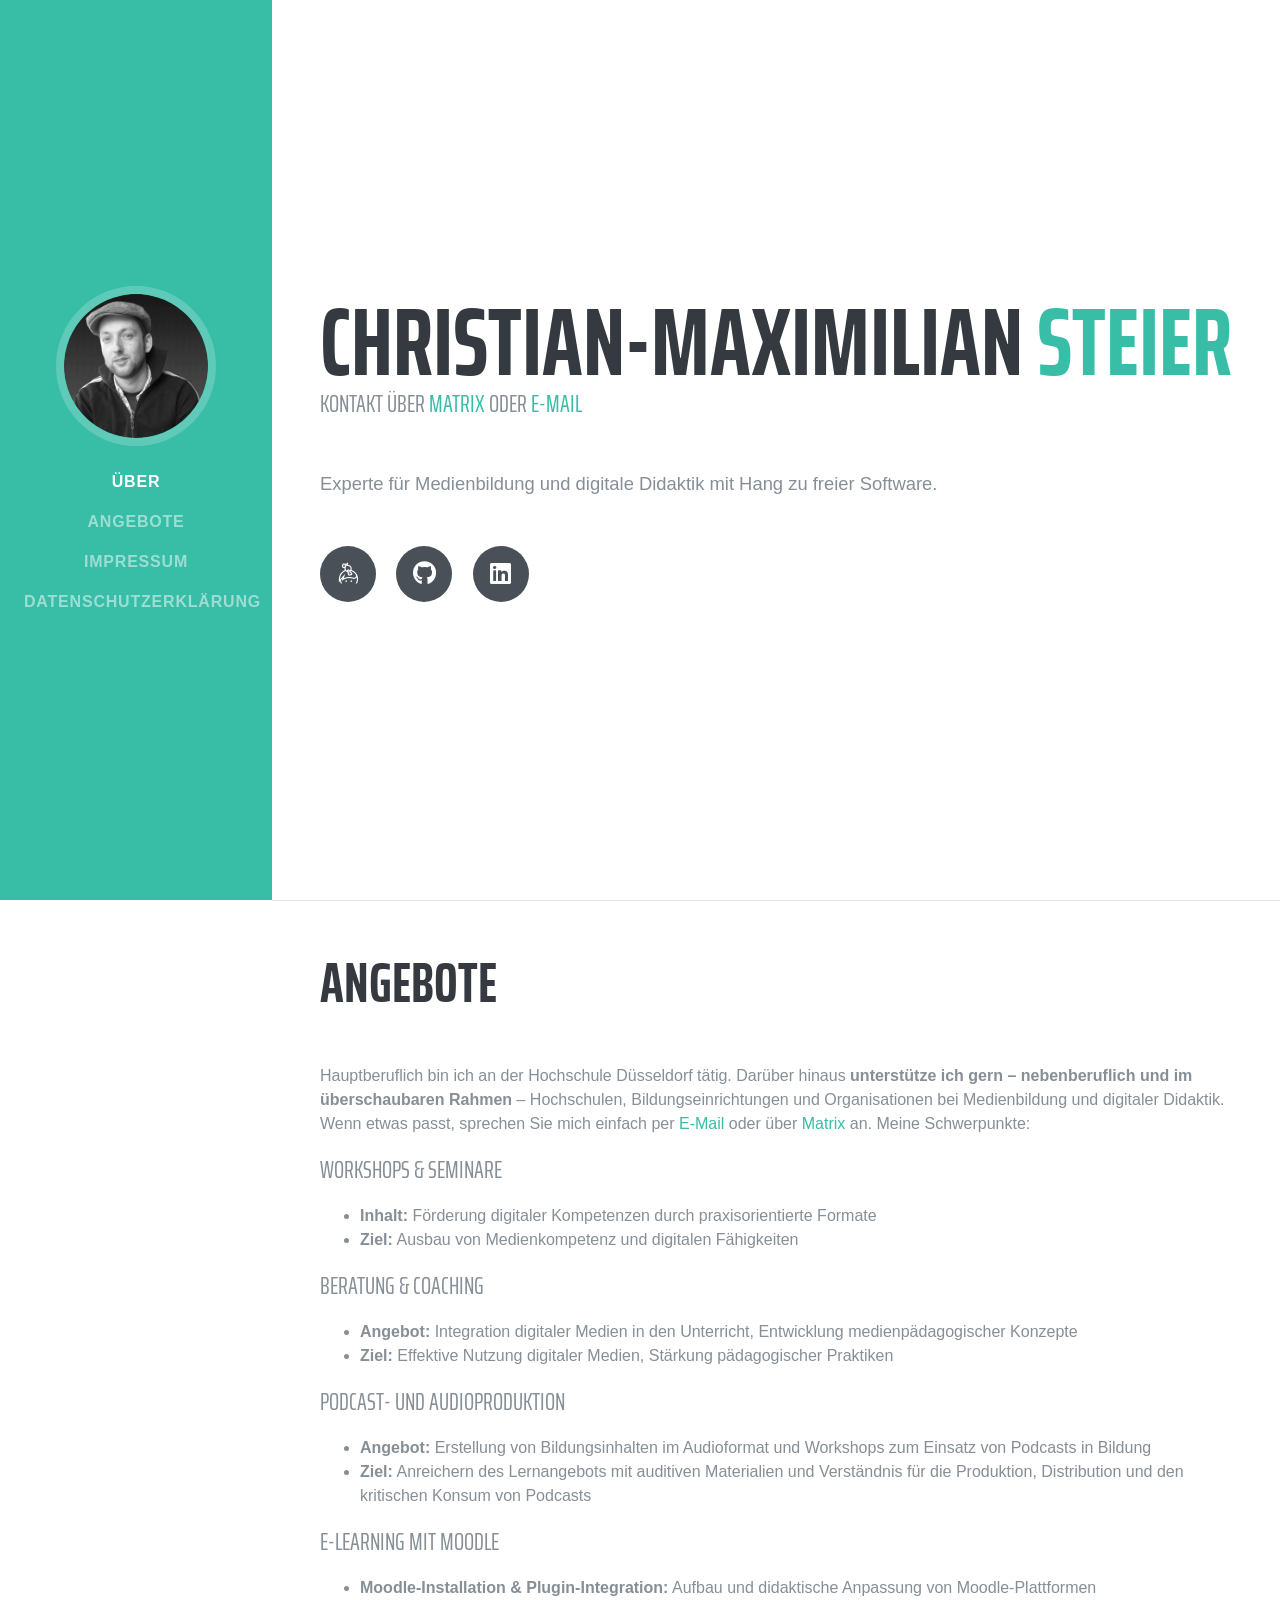
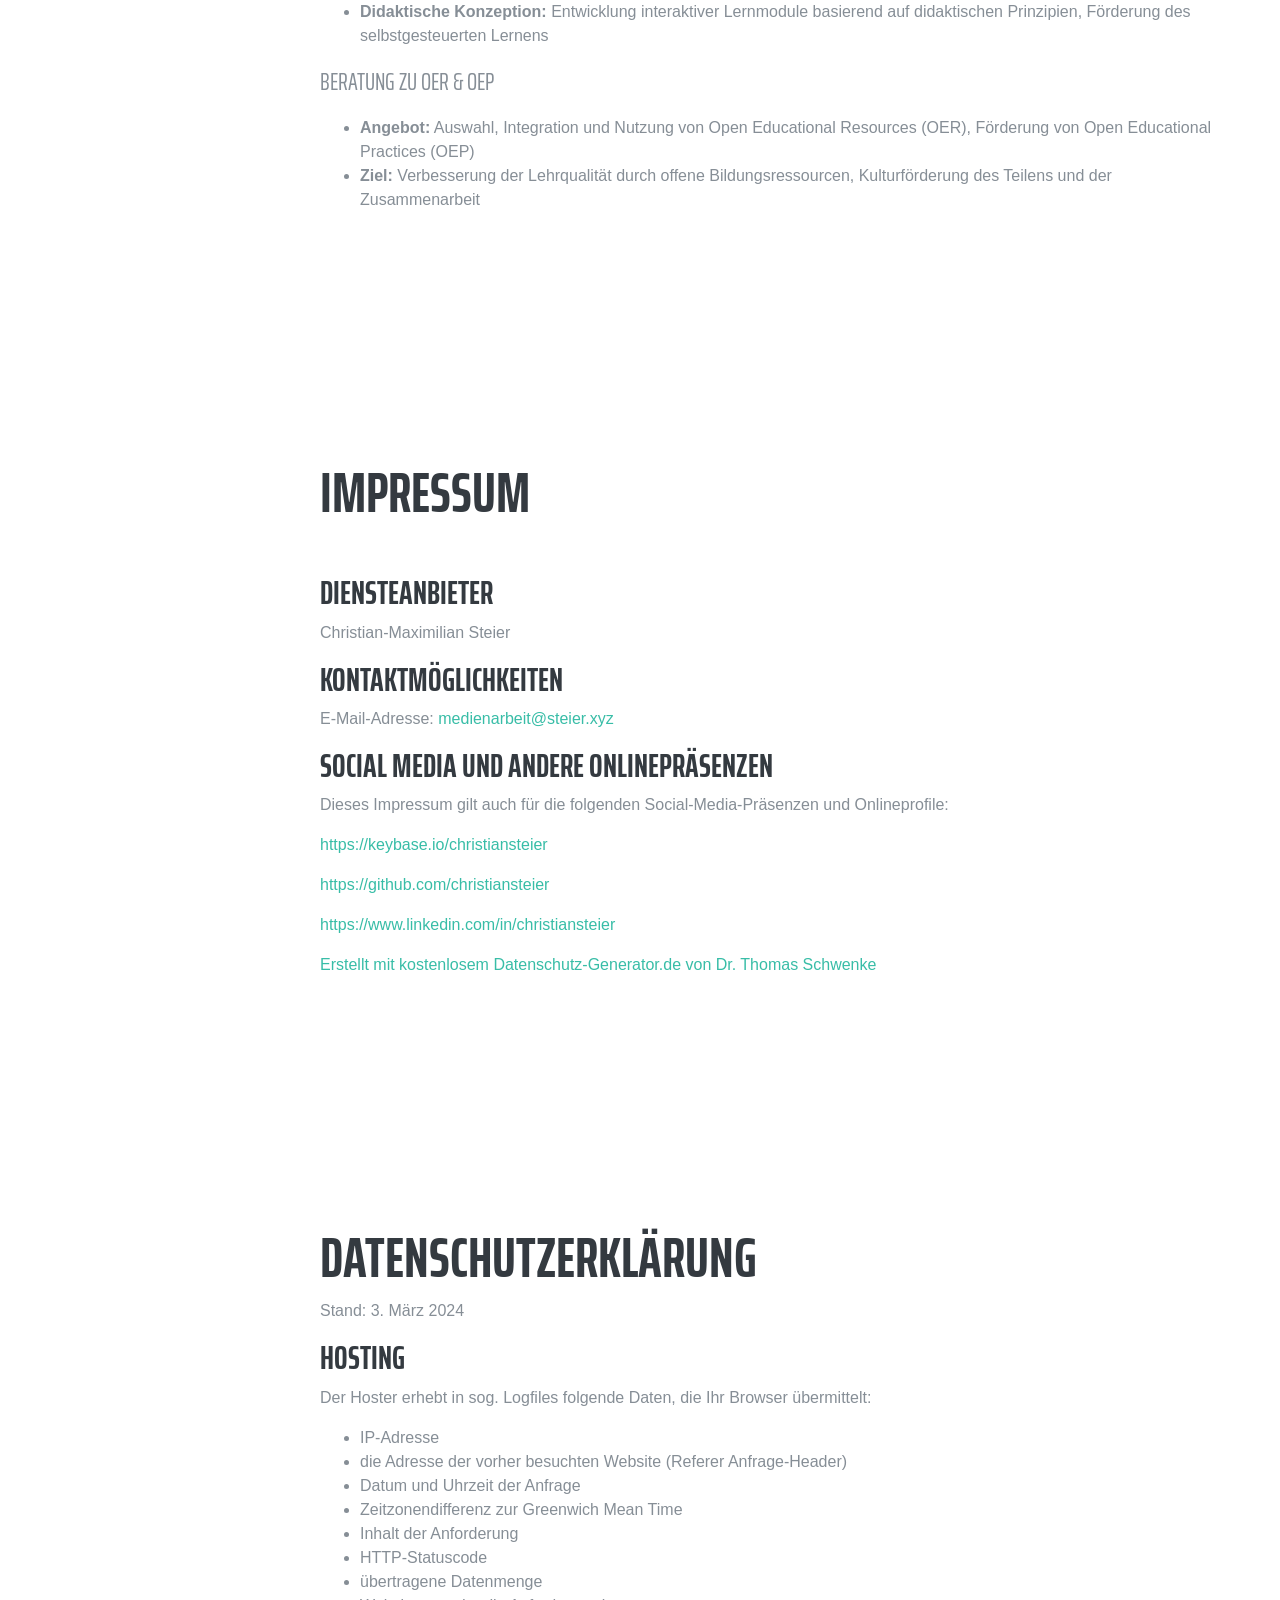
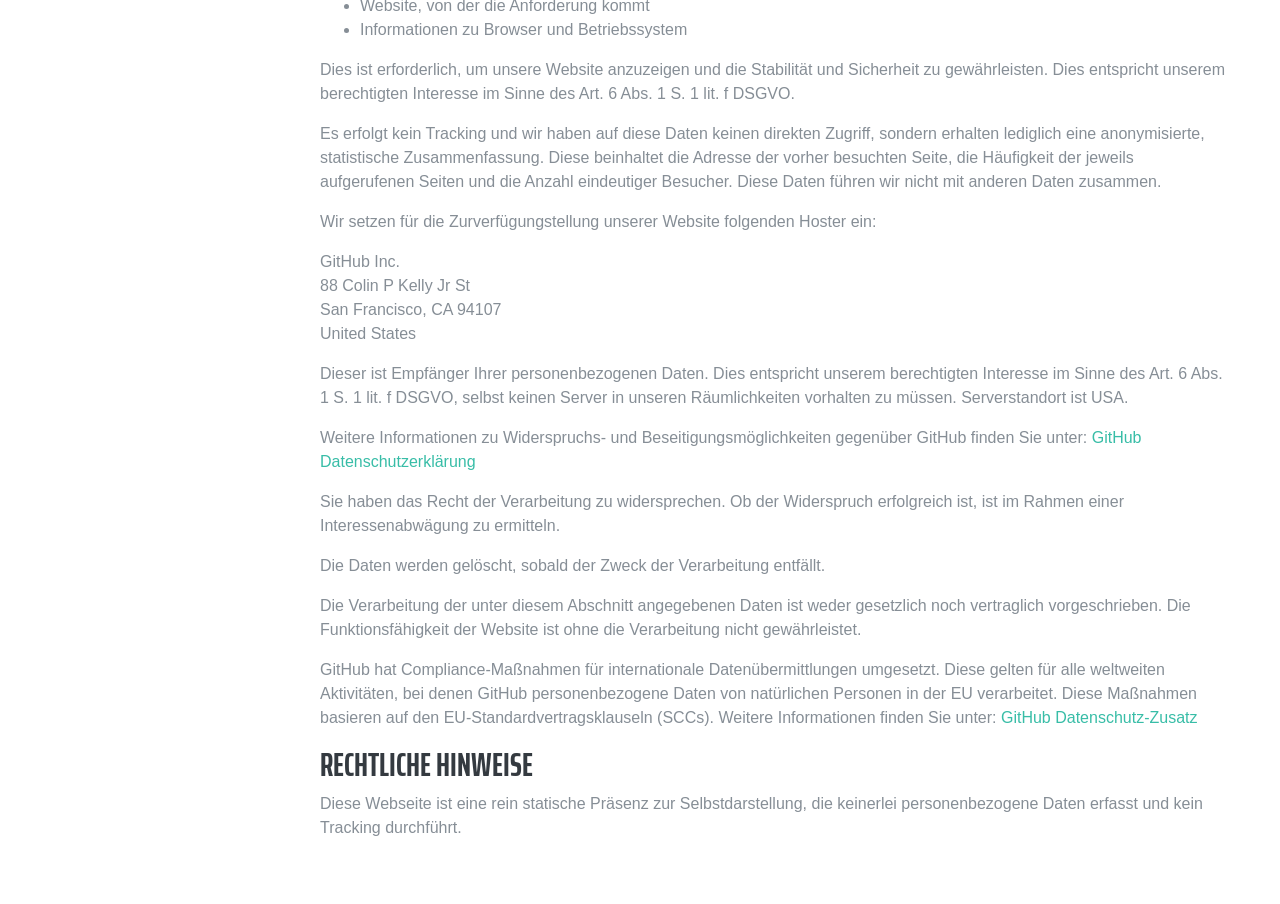
==== index.html @ b5324242 "Angebote: nebenberufliche Unterstützung klarer formuliert (Hauptjob HSD)" ====
<!DOCTYPE html>
<html lang="de">
<head>
    <title>Christian-Maximilian Steier – Medienpädagoge | Moodle, E-Learning &amp; Hochschuldidaktik</title>
    <meta charset="utf-8" />
    <meta http-equiv="X-UA-Compatible" content="IE=edge" />
    <meta name="viewport" content="width=device-width, initial-scale=1, shrink-to-fit=no" />
    <meta name="description" content="Experte für Medienbildung und digitale Didaktik mit Hang zu freier Software" />
    <meta name="keywords" content="Medienbildung, digitale Didaktik, freie Software, Bildungstechnologie, Medienkompetenz, E-Learning, Moodle, OER, Podcast-Produktion, Medienpädagogik" />
    <meta name="author" content="Christian-Maximilian Steier" />
    <meta property="og:title" content="Christian-Maximilian Steier | Persönliche Webseite" />

    <link rel="icon" type="image/jpeg" href=" [data-uri]" />
    <link href="src/vendor/bootstrap/css/bootstrap.min.css" rel="stylesheet" />
    <link href="src/vendor/fontawesome-free/css/all.min.css" rel="stylesheet" />
    <link href="src/css/resume.min.css" rel="stylesheet" />
    <link rel="canonical" href="https://christian.steier.xyz/" />
    <meta name="robots" content="index, follow" />
    <meta property="og:type" content="profile" />
    <meta property="og:locale" content="de_DE" />
    <meta property="og:url" content="https://christian.steier.xyz/" />
    <meta property="og:description" content="Medienpädagoge für Hochschul- und Mediendidaktik: Moodle, E-Learning, OER und Podcast-Produktion." />
    <meta name="twitter:card" content="summary" />

    <script type="application/ld+json">
    {
      "@context": "https://schema.org",
      "@graph": [
        {
          "@type": "Person",
          "@id": "https://christian.steier.xyz/#person",
          "name": "Christian-Maximilian Steier",
          "alternateName": "Christian Steier",
          "jobTitle": "Medienpädagoge · Wissenschaftlicher Mitarbeiter · Freier Dozent",
          "description": "Medienpädagoge (Diplom-Sozialpädagoge FH, Schwerpunkt Medienpädagogik). Seit über einem Jahrzehnt in der Hochschul- und Mediendidaktik an der Schnittstelle von Didaktik, digitalen Medien und freier Software: Moodle und E-Learning, Open Educational Resources, Podcast- und Audioproduktion.",
          "url": "https://christian.steier.xyz/",
          "email": "mailto:medienarbeit@steier.xyz",
          "worksFor": { "@type": "CollegeOrUniversity", "name": "Hochschule Düsseldorf – ZWEK", "url": "https://zwek.hs-duesseldorf.de/" },
          "alumniOf": { "@type": "CollegeOrUniversity", "name": "Fachhochschule Düsseldorf (Hochschule Düsseldorf)" },
          "knowsAbout": ["Medienpädagogik", "Mediendidaktik", "E-Learning", "Moodle", "Open Educational Resources", "Podcast-Produktion", "Forschungsdatenmanagement", "Freie Software"],
          "hasOccupation": [
            { "@type": "Occupation", "name": "Freier Dozent für Forschungsdatenmanagement", "description": "ZBIW – TH Köln, seit 2024" },
            { "@type": "Occupation", "name": "Wissenschaftlicher Mitarbeiter", "description": "Hochschule Düsseldorf – ZWEK (Hochschul- und Mediendidaktik, Moodle), seit 2022" },
            { "@type": "Occupation", "name": "Wissenschaftlicher Mitarbeiter", "description": "TH Köln, 2020–2022" },
            { "@type": "Occupation", "name": "Wissenschaftlicher Mitarbeiter", "description": "Hochschule Düsseldorf (Mediendidaktik), 2016–2020" },
            { "@type": "Occupation", "name": "Wissenschaftlicher Mitarbeiter", "description": "TU Hamburg – Projekt Hamburg Open Online University (HOOU), 2015–2016" },
            { "@type": "Occupation", "name": "Wissenschaftlicher Mitarbeiter", "description": "Hochschule Düsseldorf – FB Sozial- und Kulturwissenschaften, 2011–2015" },
            { "@type": "Occupation", "name": "Medienpädagoge", "description": "Helliwood media & education, Berlin, 2010–2011" }
          ],
          "sameAs": [
            "https://orcid.org/0000-0001-7946-0461",
            "https://zwek.hs-duesseldorf.de/steier",
            "https://blog.zwek.hs-duesseldorf.de/author/cms/",
            "https://www.th-koeln.de/personen/christian-maximilian.steier2/",
            "https://www.researchgate.net/profile/Christian-Maximilian-Steier",
            "https://github.com/christiansteier",
            "https://www.linkedin.com/in/christiansteier/",
            "https://keybase.io/christiansteier"
          ]
        },
        { "@type": "ScholarlyArticle", "headline": "Open Educational Resources – Open was?", "datePublished": "2016", "publisher": "Zentrum für Lehre und Lernen, TU Hamburg", "author": { "@id": "https://christian.steier.xyz/#person" } },
        { "@type": "Thesis", "headline": "GNU/Linux als Möglichkeit für die medienpädagogische Soziale Arbeit", "datePublished": "2010", "publisher": "Fachhochschule Düsseldorf", "author": { "@id": "https://christian.steier.xyz/#person" } },
        { "@type": "CreativeWork", "headline": "Second Life: 3-D(igitalisierung) des „Alter Ego“", "publisher": "PHILOTEC – Philosophie und Technik", "author": { "@id": "https://christian.steier.xyz/#person" } }
      ]
    }
    </script>
</head>
<body id="page-top">
    <nav class="navbar navbar-expand-lg navbar-dark bg-primary fixed-top" id="sideNav">
        <a class="navbar-brand js-scroll-trigger" href="#page-top">
            <span class="d-block d-lg-none"><img class="img-fluid img-profile rounded-circle" src=" [data-uri]" alt="Profilbild" style="height: 40px" /></span>
            <span class="d-none d-lg-block"><img class="img-fluid img-profile rounded-circle mx-auto mb-2" src=" [data-uri]" alt="Profilbild" /></span>
        </a>
        <button class="navbar-toggler" type="button" data-toggle="collapse" data-target="#navbarSupportedContent" aria-controls="navbarSupportedContent" aria-expanded="false" aria-label="Toggle navigation"><span class="navbar-toggler-icon"></span></button>
        <div class="collapse navbar-collapse" id="navbarSupportedContent">
            <ul class="navbar-nav">
                <li class="nav-item"><a class="nav-link js-scroll-trigger" href="#ueber">Über</a></li>
                <li class="nav-item"><a class="nav-link js-scroll-trigger" href="#angebote">Angebote</a></li>
                <li class="nav-item"><a class="nav-link js-scroll-trigger" href="#impressum">Impressum</a></li>
                <li class="nav-item"><a class="nav-link js-scroll-trigger" href="#datenschutz">Datenschutzerklärung</a></li>
            </ul>
        </div>
    </nav>

    <div class="container-fluid p-0">
        <section class="resume-section p-3 p-lg-5 d-flex align-items-center" id="ueber">
            <div class="w-100">
                <h1 class="mb-0">Christian-Maximilian <span class="text-primary">Steier</span></h1>
                <div class="subheading mb-5">Kontakt über <a href="https://matrix.to/#/@christiansteier:tchncs.de">Matrix</a> oder <a href="mailto:medienarbeit@steier.xyz">E-Mail</a></div>
                <p class="lead mb-5">Experte für Medienbildung und digitale Didaktik mit Hang zu freier Software.</p>
                <div class="social-icons">
                    <a href="https://keybase.io/christiansteier" target="_blank"><i class="fab fa-keybase"></i></a>
                    <a href="https://github.com/christiansteier" target="_blank"><i class="fab fa-github"></i></a>
                    <a href="https://www.linkedin.com/in/christiansteier/" target="_blank"><i class="fab fa-linkedin"></i></a>
                </div>
            </div>
        </section>
        <hr class="m-0" />

        <section class="resume-section p-3 p-lg-5 d-flex align-items-center" id="angebote">
            <div class="w-100">
                <h2 class="mb-5">Angebote</h2>
                <p>Hauptberuflich bin ich an der Hochschule Düsseldorf tätig. Darüber hinaus <strong>unterstütze ich gern – nebenberuflich und im überschaubaren Rahmen</strong> – Hochschulen, Bildungseinrichtungen und Organisationen bei Medienbildung und digitaler Didaktik. Wenn etwas passt, sprechen Sie mich einfach per <a href="mailto:medienarbeit@steier.xyz">E-Mail</a> oder über <a href="https://matrix.to/#/@christiansteier:tchncs.de">Matrix</a> an. Meine Schwerpunkte:</p>
                <div class="subheading mb-3">Workshops & Seminare</div>
                <ul>
                    <li><strong>Inhalt:</strong> Förderung digitaler Kompetenzen durch praxisorientierte Formate</li>
                    <li><strong>Ziel:</strong> Ausbau von Medienkompetenz und digitalen Fähigkeiten</li>
                </ul>
                <div class="subheading mb-3">Beratung & Coaching</div>
                <ul>
                    <li><strong>Angebot:</strong> Integration digitaler Medien in den Unterricht, Entwicklung medienpädagogischer Konzepte</li>
                    <li><strong>Ziel:</strong> Effektive Nutzung digitaler Medien, Stärkung pädagogischer Praktiken</li>
                </ul>
                <div class="subheading mb-3">Podcast- und Audioproduktion</div>
                <ul>
                    <li><strong>Angebot:</strong> Erstellung von Bildungsinhalten im Audioformat und Workshops zum Einsatz von Podcasts in Bildung </li>
                    <li><strong>Ziel:</strong> Anreichern des Lernangebots mit auditiven Materialien und Verständnis für die Produktion, Distribution und den kritischen Konsum von Podcasts </li>
                </ul>
                <div class="subheading mb-3">E-Learning mit Moodle</div>
                <ul>
                    <li><strong>Moodle-Installation & Plugin-Integration:</strong> Aufbau und didaktische Anpassung von Moodle-Plattformen </li>
                    <li><strong>Didaktische Konzeption:</strong> Entwicklung interaktiver Lernmodule basierend auf didaktischen Prinzipien, Förderung des selbstgesteuerten Lernens </li>
                </ul>
                <div class="subheading mb-3">Beratung zu OER & OEP</div>
                <ul>
                    <li><strong>Angebot:</strong> Auswahl, Integration und Nutzung von Open Educational Resources (OER), Förderung von Open Educational Practices (OEP)</li>
                    <li><strong>Ziel:</strong> Verbesserung der Lehrqualität durch offene Bildungsressourcen, Kulturförderung des Teilens und der Zusammenarbeit </li>
                </ul>
            </div>
        </section>

        <section class="resume-section p-3 p-lg-5 d-flex align-items-center" id="impressum">
          <div class="w-100">
            <h2 class="mb-5">Impressum</h2>
            <h3 id="m46">Diensteanbieter</h3><p>
            Christian-Maximilian Steier</p>
            
            <h3 id="m56">Kontaktmöglichkeiten</h3>
            <p>E-Mail-Adresse: <a href="mailto:medienarbeit@steier.xyz">medienarbeit@steier.xyz</a></p>
            
            <h3 id="m172">Social Media und andere Onlinepräsenzen</h3>
            <p>Dieses Impressum gilt auch für die folgenden Social-Media-Präsenzen und Onlineprofile: </p>
            <p><a href="https://keybase.io/christiansteier" target="_blank">https://keybase.io/christiansteier</a></p>
            <p><a href="https://github.com/christiansteier" target="_blank">https://github.com/christiansteier</a></p>
            <p><a href="https://www.linkedin.com/in/christiansteier" target="_blank">https://www.linkedin.com/in/christiansteier</a></p>
            
            <p class="seal"><a href="https://datenschutz-generator.de/" title="Rechtstext von Dr. Schwenke - für weitere Informationen bitte anklicken." target="_blank" rel="noopener noreferrer nofollow">Erstellt mit kostenlosem Datenschutz-Generator.de von Dr. Thomas Schwenke</a></p>
          </div>
      </section>
      <section class="resume-section p-3 p-lg-5 d-flex align-items-center" id="datenschutz">
        <div class="w-100">
          <h2>Datenschutzerklärung</h2>
<p>Stand: 3. März 2024</p>
  <h3>Hosting</h3>
  <p>Der Hoster erhebt in sog. Logfiles folgende Daten, die Ihr Browser übermittelt:</p>
  <ul>
      <li>IP-Adresse</li>
      <li>die Adresse der vorher besuchten Website (Referer Anfrage-Header)</li>
      <li>Datum und Uhrzeit der Anfrage</li>
      <li>Zeitzonendifferenz zur Greenwich Mean Time</li>
      <li>Inhalt der Anforderung</li>
      <li>HTTP-Statuscode</li>
      <li>übertragene Datenmenge</li>
      <li>Website, von der die Anforderung kommt</li>
      <li>Informationen zu Browser und Betriebssystem</li>
  </ul>
  <p>Dies ist erforderlich, um unsere Website anzuzeigen und die Stabilität und Sicherheit zu gewährleisten. Dies entspricht unserem berechtigten Interesse im Sinne des Art. 6 Abs. 1 S. 1 lit. f DSGVO.</p>
  <p>Es erfolgt kein Tracking und wir haben auf diese Daten keinen direkten Zugriff, sondern erhalten lediglich eine anonymisierte, statistische Zusammenfassung. Diese beinhaltet die Adresse der vorher besuchten Seite, die Häufigkeit der jeweils aufgerufenen Seiten und die Anzahl eindeutiger Besucher. Diese Daten führen wir nicht mit anderen Daten zusammen.</p>
  <p>Wir setzen für die Zurverfügungstellung unserer Website folgenden Hoster ein:</p>
  <address>
      GitHub Inc.<br>
      88 Colin P Kelly Jr St<br>
      San Francisco, CA 94107<br>
      United States
  </address>
  <p>Dieser ist Empfänger Ihrer personenbezogenen Daten. Dies entspricht unserem berechtigten Interesse im Sinne des Art. 6 Abs. 1 S. 1 lit. f DSGVO, selbst keinen Server in unseren Räumlichkeiten vorhalten zu müssen. Serverstandort ist USA.</p>
  <p>Weitere Informationen zu Widerspruchs- und Beseitigungsmöglichkeiten gegenüber GitHub finden Sie unter: <a href="https://docs.github.com/en/github/site-policy/github-privacy-statement#github-pages">GitHub Datenschutzerklärung</a></p>
  <p>Sie haben das Recht der Verarbeitung zu widersprechen. Ob der Widerspruch erfolgreich ist, ist im Rahmen einer Interessenabwägung zu ermitteln.</p>
  <p>Die Daten werden gelöscht, sobald der Zweck der Verarbeitung entfällt.</p>
  <p>Die Verarbeitung der unter diesem Abschnitt angegebenen Daten ist weder gesetzlich noch vertraglich vorgeschrieben. Die Funktionsfähigkeit der Website ist ohne die Verarbeitung nicht gewährleistet.</p>
  <p>GitHub hat Compliance-Maßnahmen für internationale Datenübermittlungen umgesetzt. Diese gelten für alle weltweiten Aktivitäten, bei denen GitHub personenbezogene Daten von natürlichen Personen in der EU verarbeitet. Diese Maßnahmen basieren auf den EU-Standardvertragsklauseln (SCCs). Weitere Informationen finden Sie unter: <a href="https://docs.github.com/en/github/site-policy/github-data-protection-addendum#attachment-1–the-standard-contractual-clauses-processors">GitHub Datenschutz-Zusatz</a></p>
  <h3>Rechtliche Hinweise</h3>
  <p>Diese Webseite ist eine rein statische Präsenz zur Selbstdarstellung, die keinerlei personenbezogene Daten erfasst und kein Tracking durchführt.</p>
</div>
</section>

    </div>

    <!-- Bootstrap core JavaScript -->
    <script src="src/vendor/jquery/jquery.min.js"></script>
    <script src="src/vendor/bootstrap/js/bootstrap.bundle.min.js"></script>
    <!-- Plugin JavaScript -->
    <script src="src/vendor/jquery-easing/jquery.easing.min.js"></script>
    <!-- Custom scripts for this template -->
    <script src="src/js/resume.min.js"></script>
</body>
</html>
---- src/css/resume.min.css ----
/*!
 * Start Bootstrap - Resume v5.0.5 (https://startbootstrap.com/template-overviews/resume)
 * Copyright 2013-2019 Start Bootstrap
 * Licensed under MIT (https://github.com/BlackrockDigital/startbootstrap-resume/blob/master/LICENSE)
 */
 
 /* Saira Extra Condensed */
@font-face {
    font-family: 'Saira Extra Condensed';
    src: url('../fonts/SairaExtraCondensed-Regular.ttf') format('truetype');
    font-weight: 400;
  }
  
  @font-face {
    font-family: 'Saira Extra Condensed';
    src: url('../fonts/SairaExtraCondensed-Bold.ttf') format('truetype');
    font-weight: 700;
  }
  
  /* Muli */
  @font-face {
    font-family: 'Muli';
    src: url('../fonts/Muli-Regular.ttf') format('truetype');
    font-weight: 400;
  }
  
  @font-face {
    font-family: 'Muli';
    src: url('../fonts/Muli-Italic.ttf') format('truetype');
    font-style: italic;
    font-weight: 400;
  }
  
  @font-face {
    font-family: 'Muli';
    src: url('../fonts/Muli-Bold.ttf') format('truetype');
    font-weight: 800;
  }

 body{font-family:Muli,-apple-system,BlinkMacSystemFont,'Segoe UI',Roboto,'Helvetica Neue',Arial,sans-serif,'Apple Color Emoji','Segoe UI Emoji','Segoe UI Symbol','Noto Color Emoji';padding-top:54px;color:#868e96}@media (min-width:992px){body{padding-top:0;padding-left:17rem}}h1,h2,h3,h4,h5,h6{font-family:'Saira Extra Condensed',-apple-system,BlinkMacSystemFont,'Segoe UI',Roboto,'Helvetica Neue',Arial,sans-serif,'Apple Color Emoji','Segoe UI Emoji','Segoe UI Symbol','Noto Color Emoji';font-weight:700;text-transform:uppercase;color:#343a40}h1{font-size:6rem;line-height:5.5rem}h2{font-size:3.5rem}h3{font-size:2rem}p.lead{font-size:1.15rem;font-weight:400}.subheading{text-transform:uppercase;font-weight:500;font-family:'Saira Extra Condensed',-apple-system,BlinkMacSystemFont,'Segoe UI',Roboto,'Helvetica Neue',Arial,sans-serif,'Apple Color Emoji','Segoe UI Emoji','Segoe UI Symbol','Noto Color Emoji';font-size:1.5rem}.social-icons a{display:inline-block;height:3.5rem;width:3.5rem;background-color:#495057;color:#fff!important;border-radius:100%;text-align:center;font-size:1.5rem;line-height:3.5rem;margin-right:1rem}.social-icons a:last-child{margin-right:0}.social-icons a:hover{background-color:rgb(56, 189, 167)}.dev-icons{font-size:3rem}.dev-icons .list-inline-item i:hover{color:rgb(56, 189, 167)}#sideNav .navbar-nav .nav-item .nav-link{font-weight:800;letter-spacing:.05rem;text-transform:uppercase}#sideNav .navbar-toggler:focus{outline-color:#6ed4be}@media (min-width:992px){#sideNav{text-align:center;position:fixed;top:0;left:0;display:-webkit-box;display:-ms-flexbox;display:flex;-webkit-box-orient:vertical;-webkit-box-direction:normal;-ms-flex-direction:column;flex-direction:column;width:17rem;height:100vh}#sideNav .navbar-brand{display:-webkit-box;display:-ms-flexbox;display:flex;margin:auto auto 0;padding:.5rem}#sideNav .navbar-brand .img-profile{max-width:10rem;max-height:10rem;border:.5rem solid rgba(255,255,255,.2)}#sideNav .navbar-collapse{display:-webkit-box;display:-ms-flexbox;display:flex;-webkit-box-align:start;-ms-flex-align:start;align-items:flex-start;-webkit-box-flex:0;-ms-flex-positive:0;flex-grow:0;width:100%;margin-bottom:auto}#sideNav .navbar-collapse .navbar-nav{-webkit-box-orient:vertical;-webkit-box-direction:normal;-ms-flex-direction:column;flex-direction:column;width:100%}#sideNav .navbar-collapse .navbar-nav .nav-item{display:block}#sideNav .navbar-collapse .navbar-nav .nav-item .nav-link{display:block}}section.resume-section{padding-top:5rem!important;padding-bottom:5rem!important;max-width:75rem}section.resume-section .resume-item .resume-date{min-width:none}@media (min-width:768px){section.resume-section{min-height:100vh}section.resume-section .resume-item .resume-date{min-width:18rem}.card2{margin-right: 15px;margin-left: 15px;}}@media (min-width:992px){section.resume-section{padding-top:3rem!important;padding-bottom:3rem!important}}.bg-primary{background-color:rgb(56, 189, 167)!important}.text-primary{color:rgb(56, 189, 167)!important}a{color:rgb(56, 189, 167)}a:active,a:focus,a:hover{color:#278276}.card{width: 100%;}
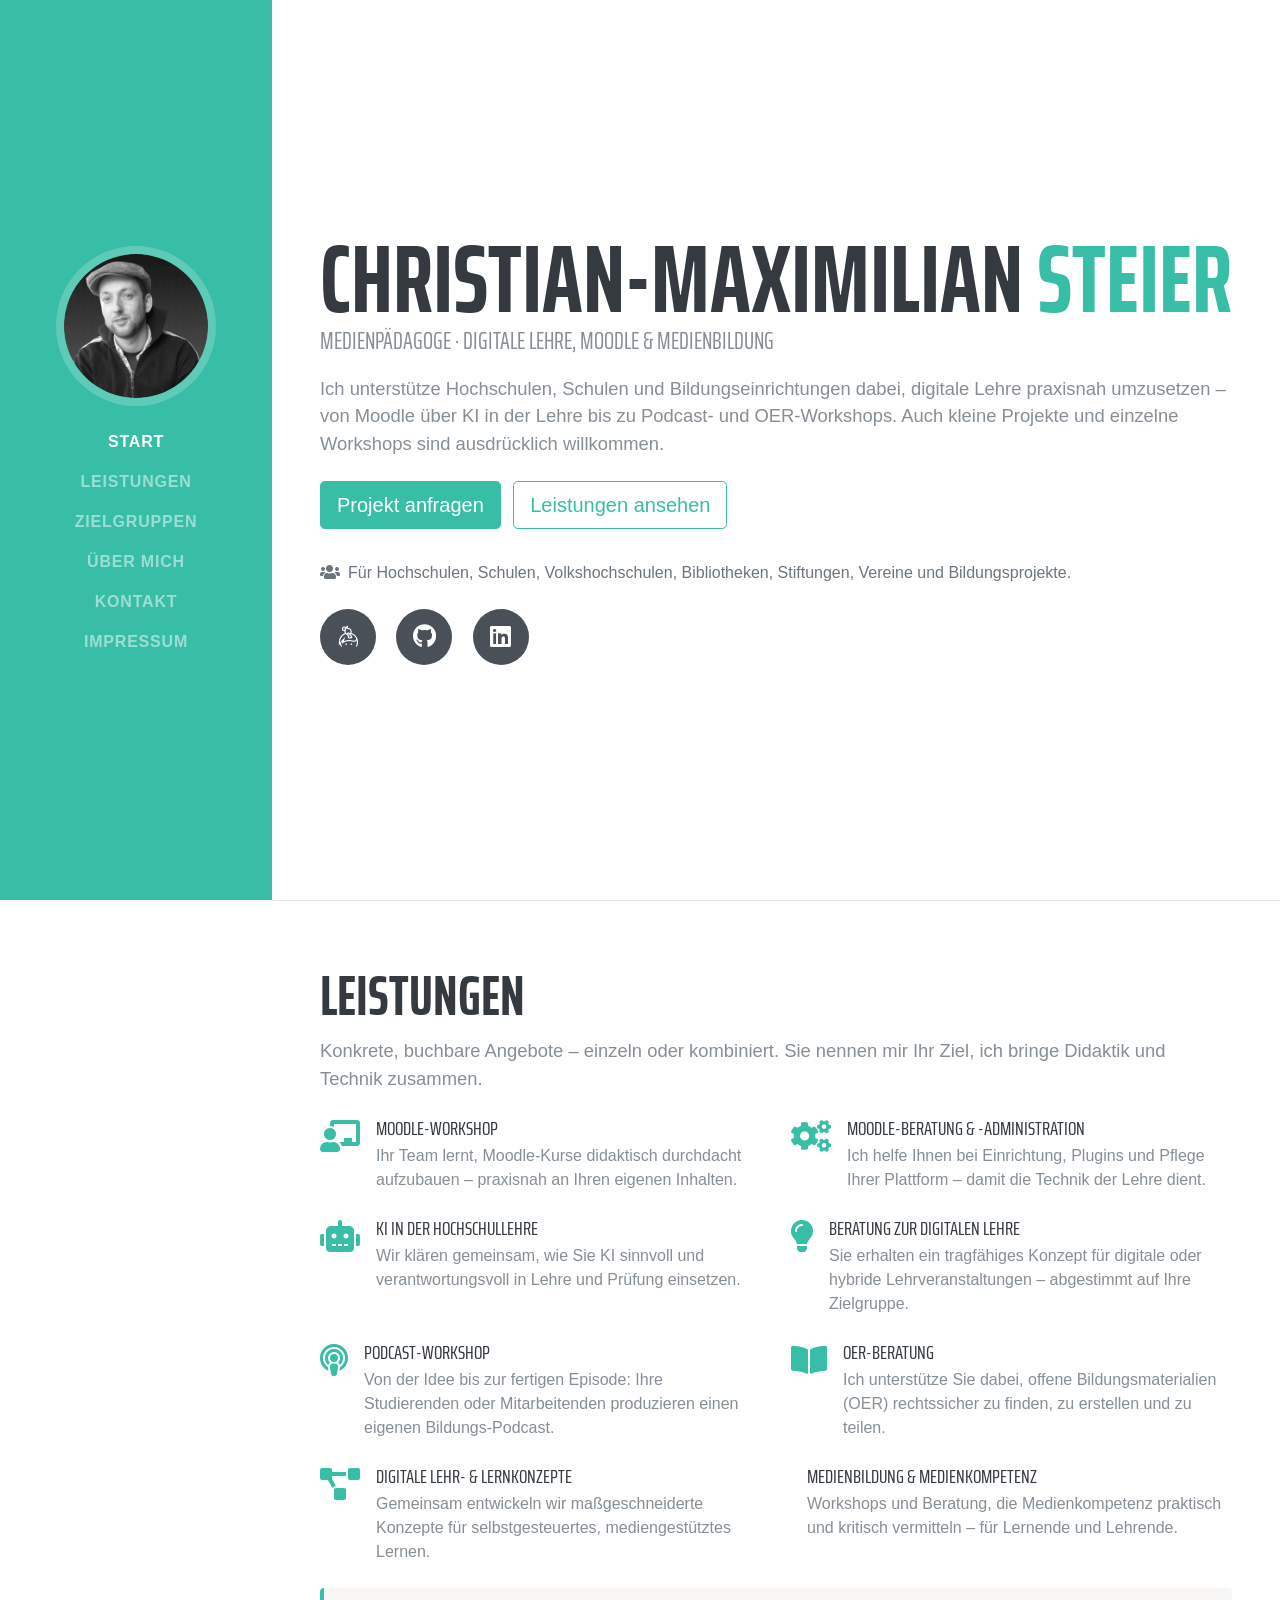
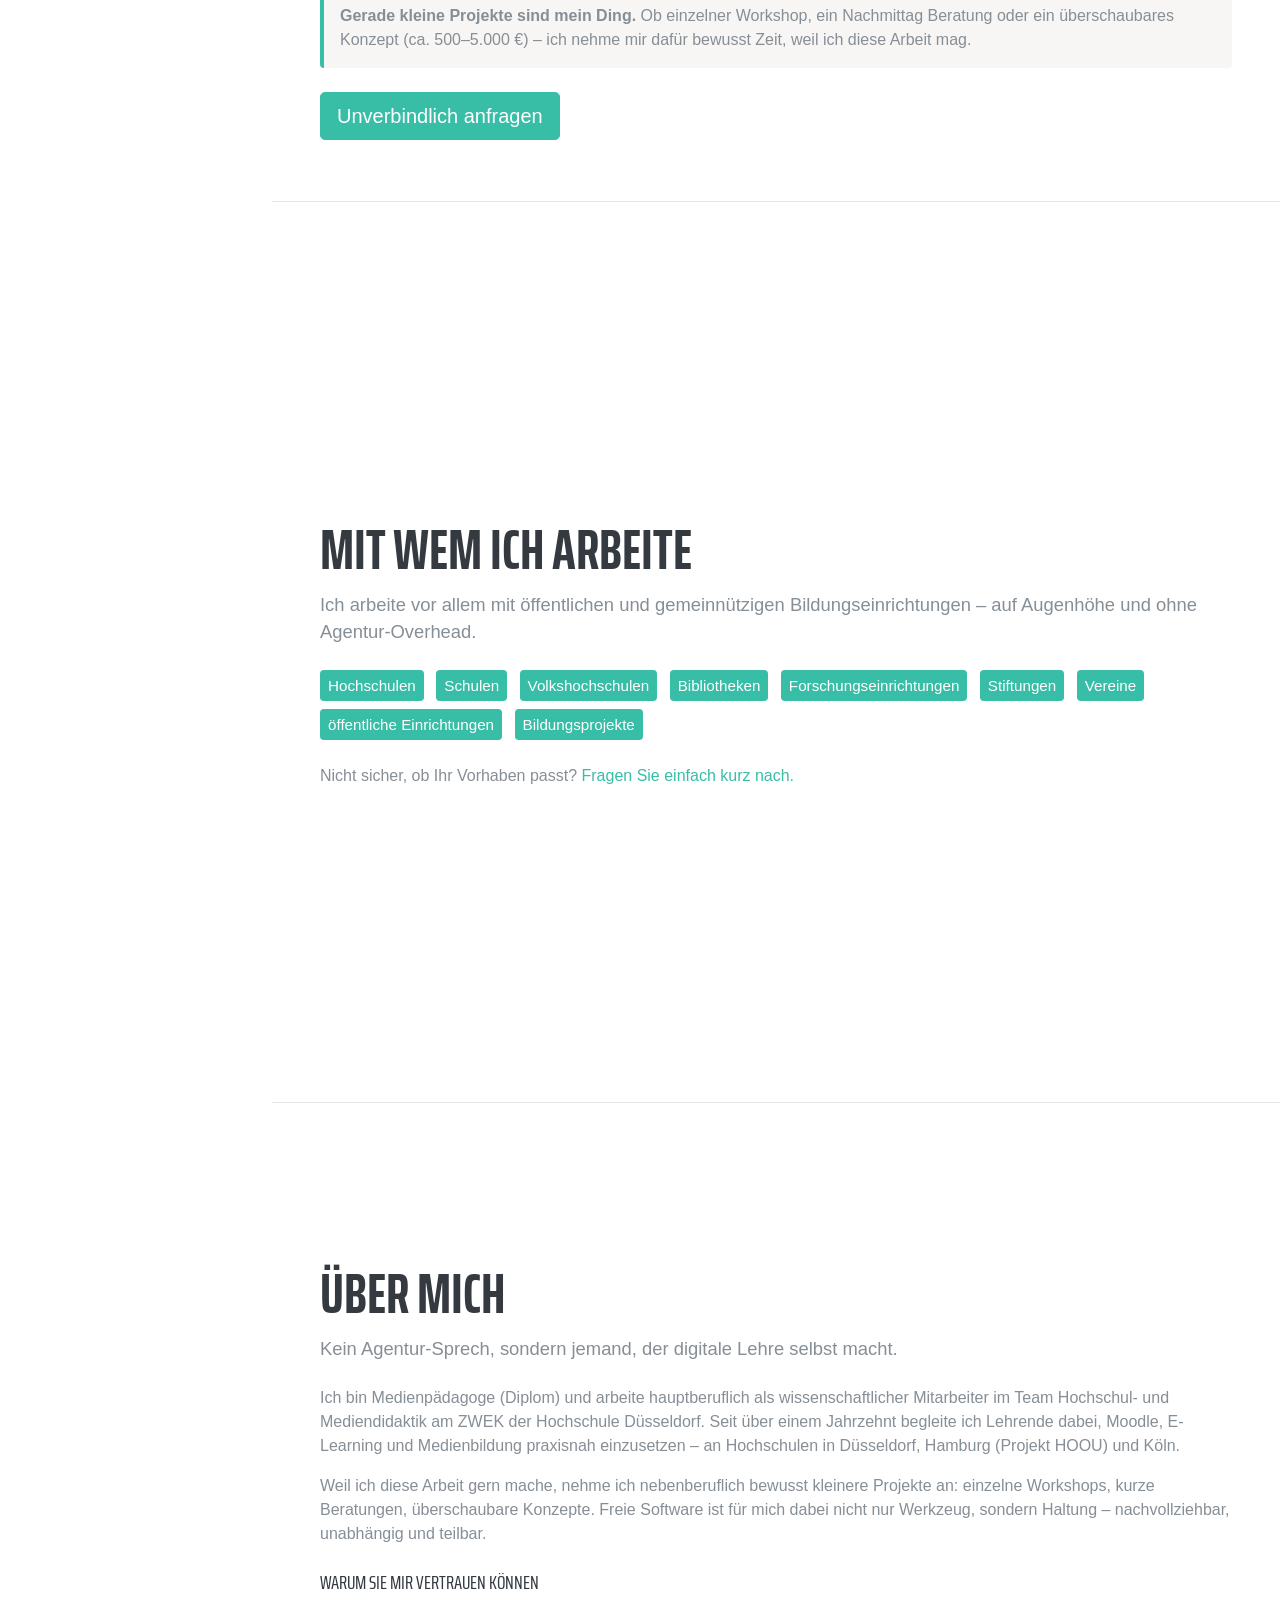
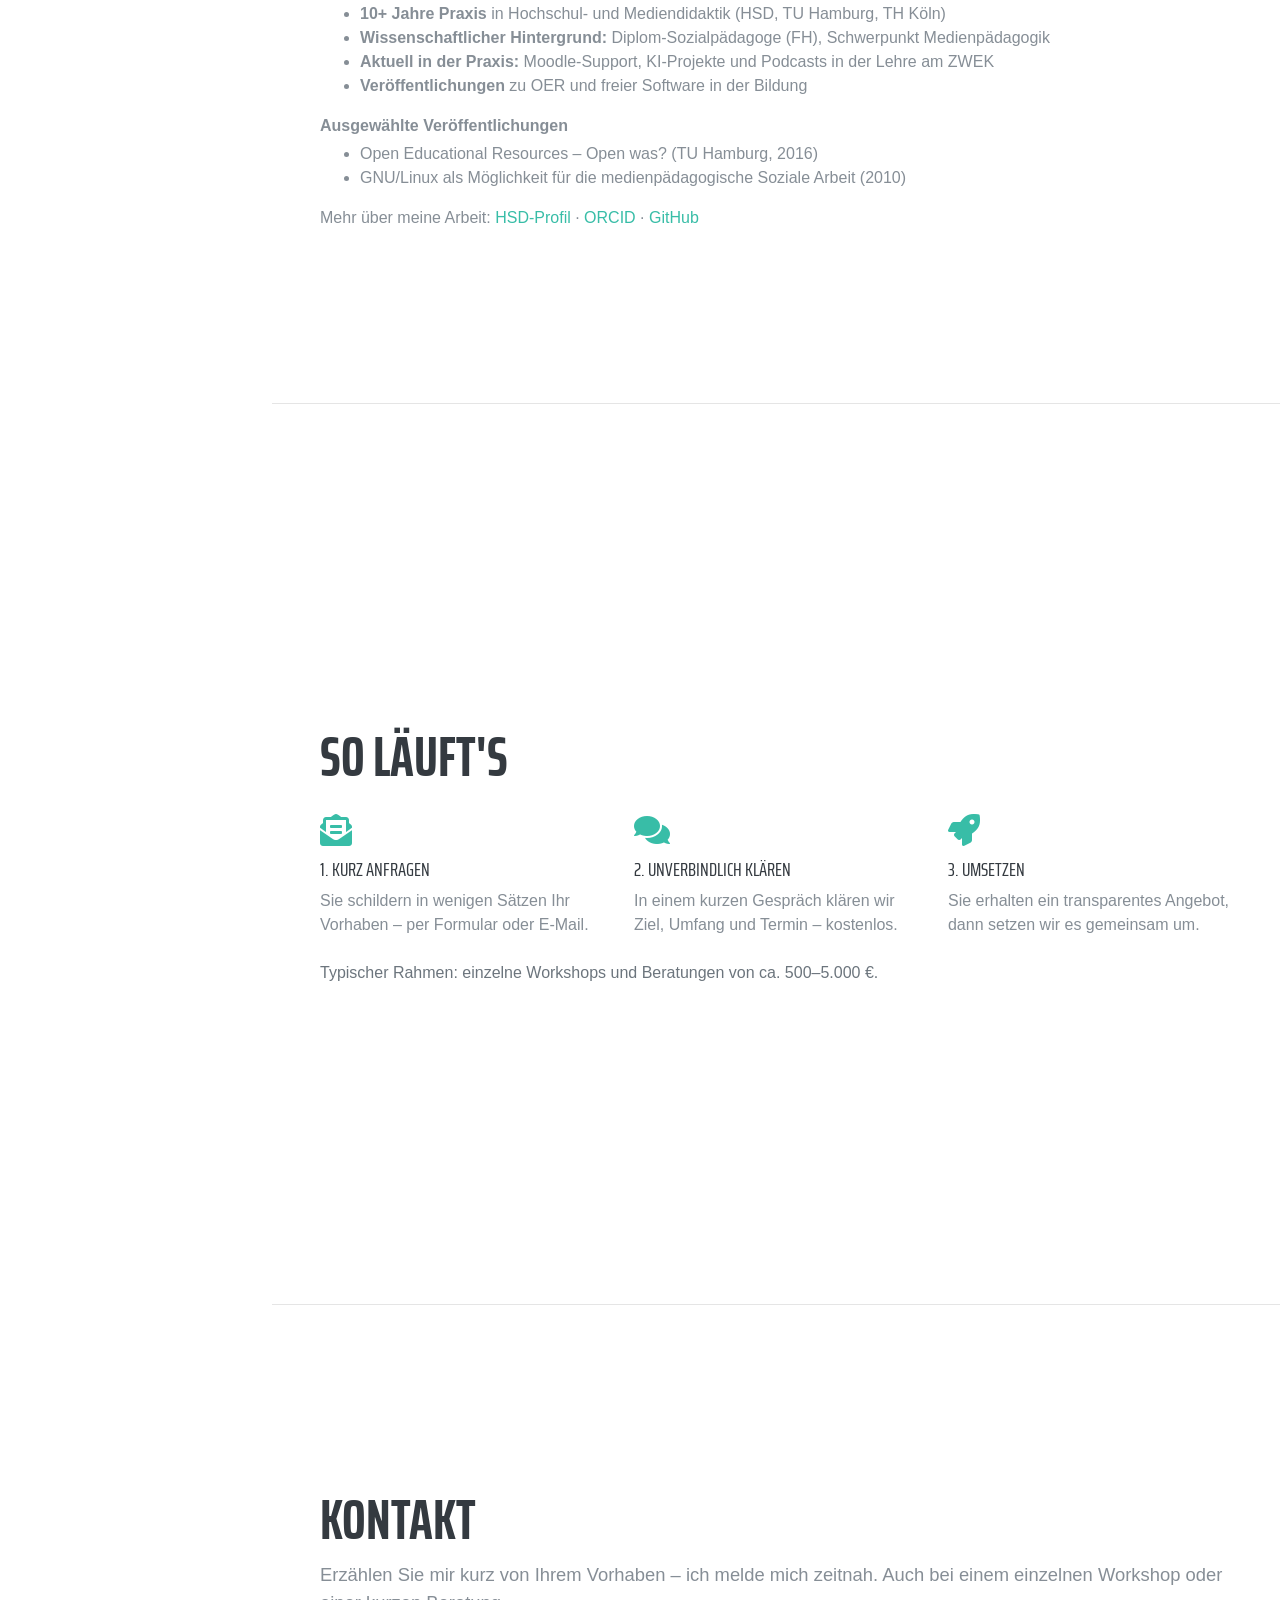
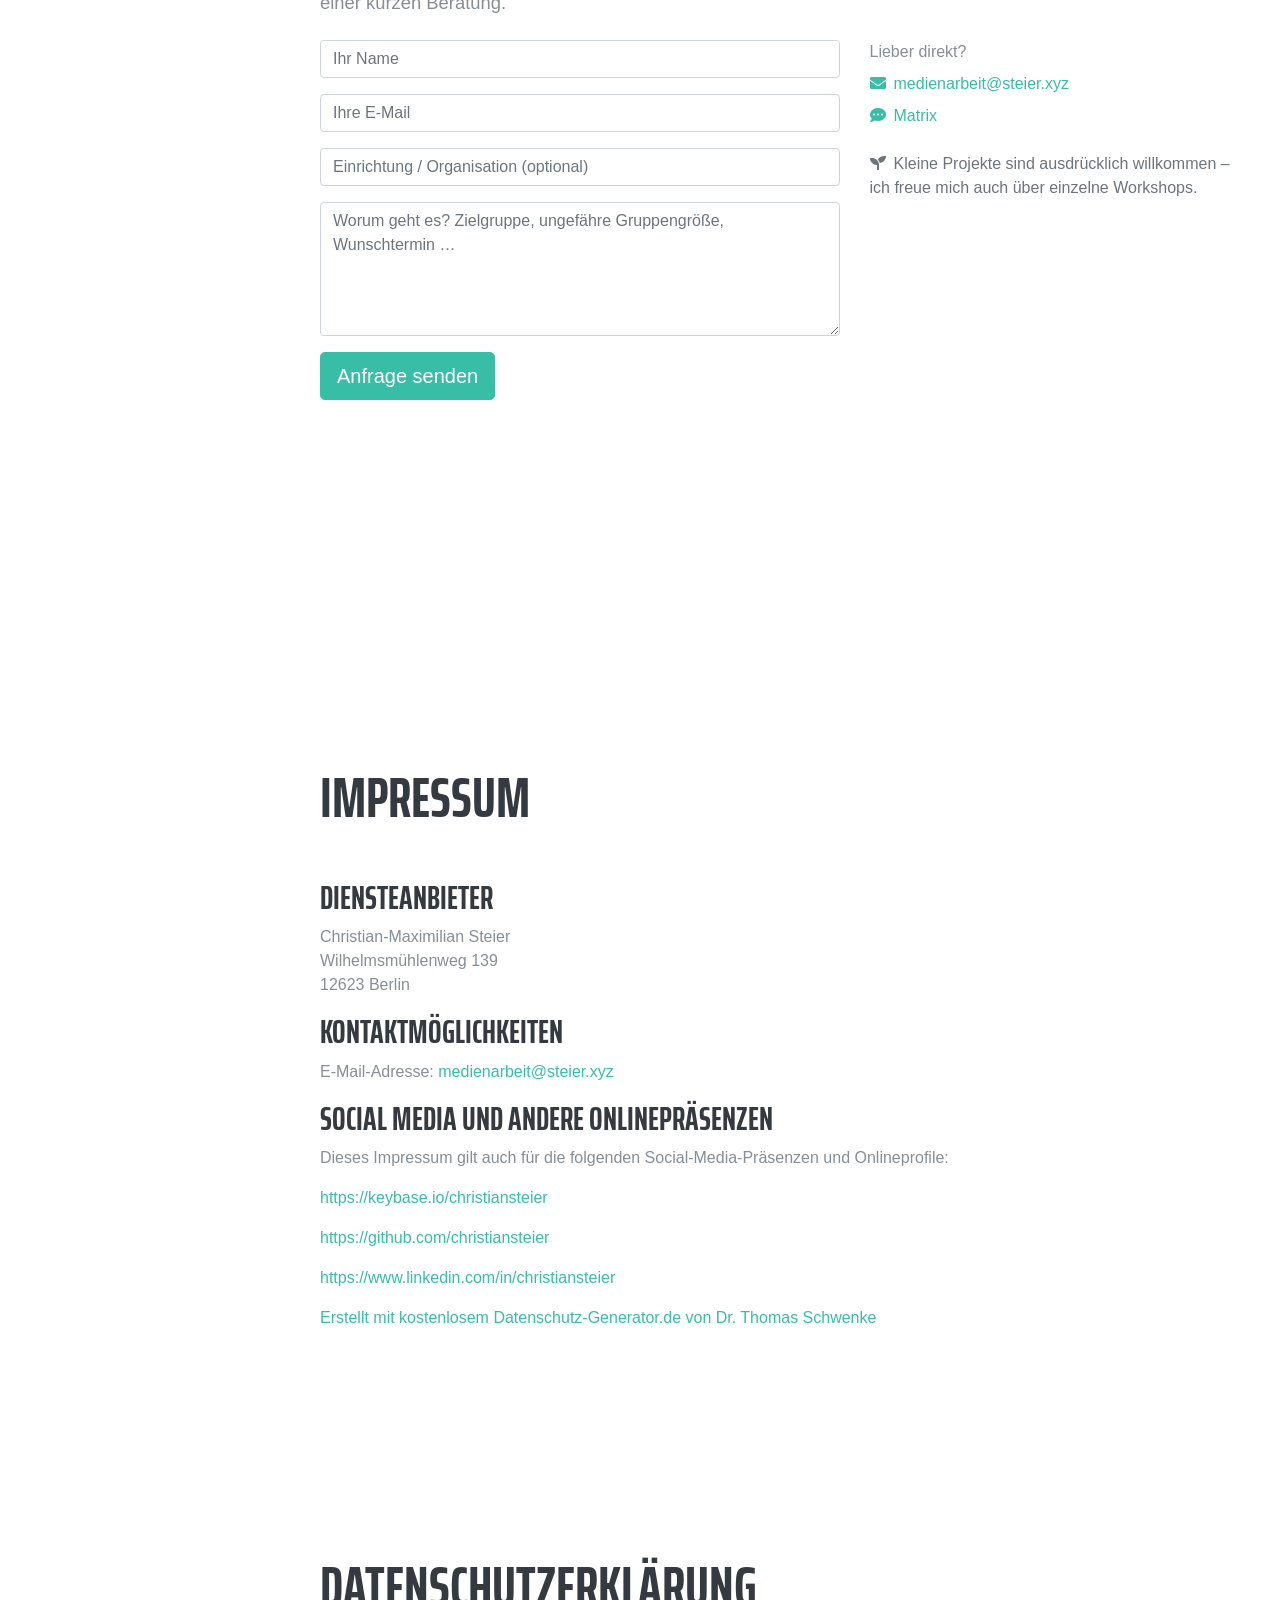
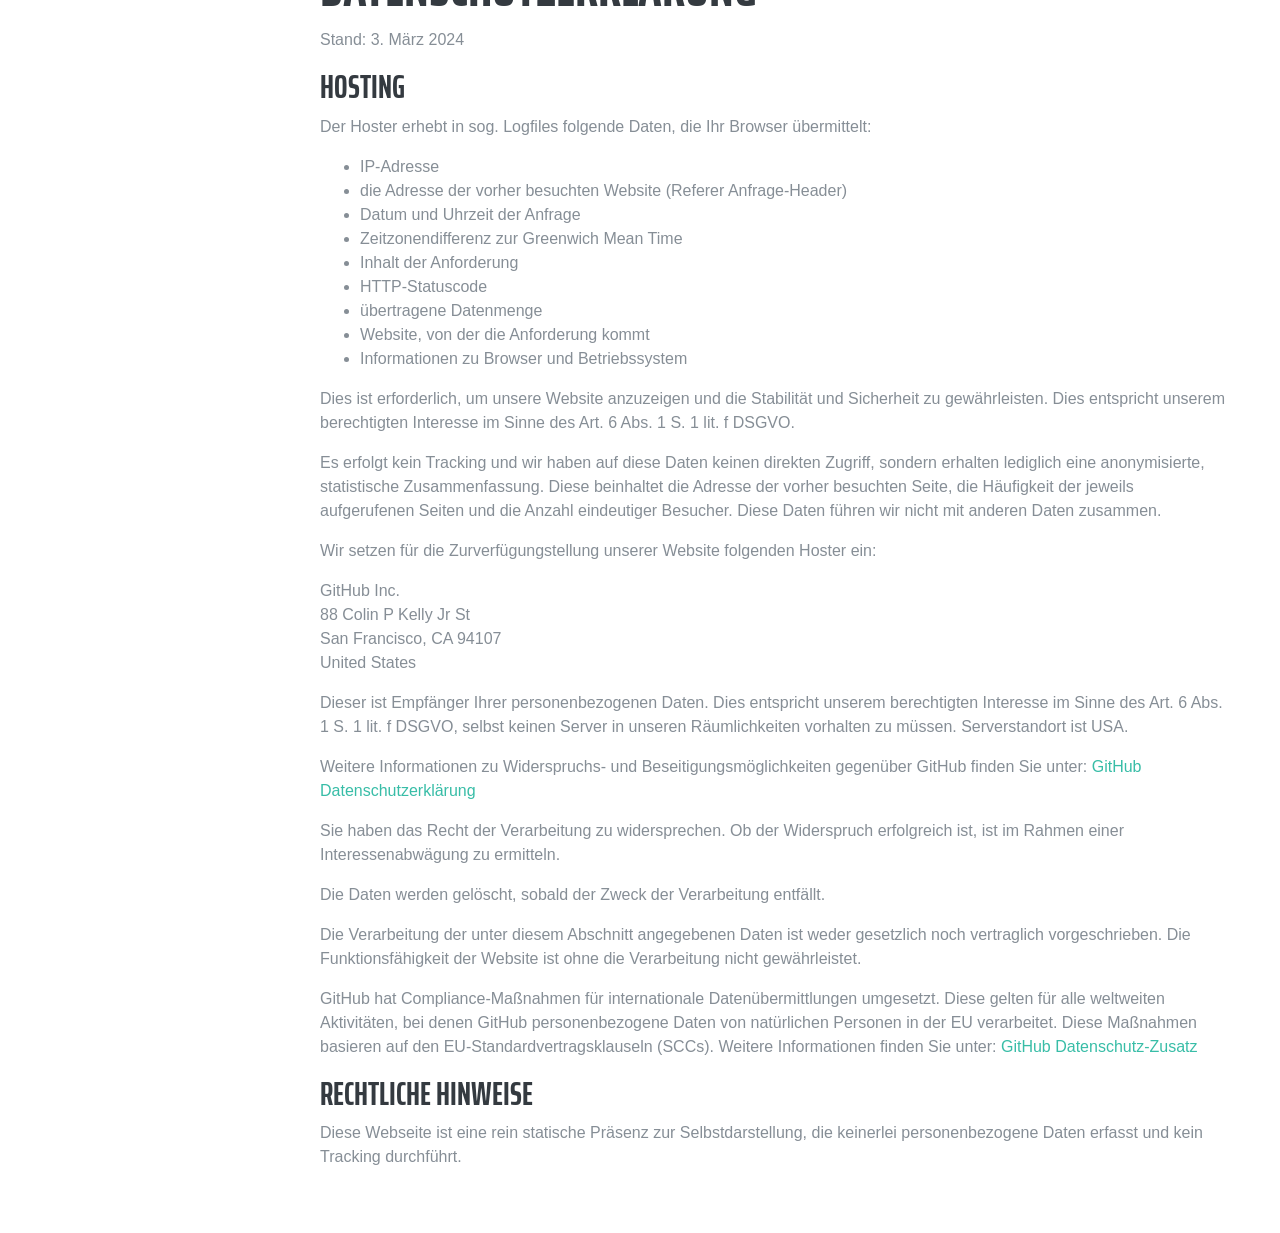
==== commit 24e897ee: "Conversion-Rework: Leistungen/Zielgruppen/Vertrauen/So läufts, Kontaktformular, Theme-Buttons, ladun" ====
--- a/index.html
+++ b/index.html
@@ -5,7 +5,7 @@
     <meta charset="utf-8" />
     <meta http-equiv="X-UA-Compatible" content="IE=edge" />
     <meta name="viewport" content="width=device-width, initial-scale=1, shrink-to-fit=no" />
-    <meta name="description" content="Experte für Medienbildung und digitale Didaktik mit Hang zu freier Software" />
+    <meta name="description" content="Moodle-Beratung, Workshops und digitale Didaktik für Hochschulen, Schulen und Bildungseinrichtungen. Medienpädagoge Christian-Maximilian Steier – auch für kleine Projekte und einzelne Workshops: KI in der Lehre, OER, Podcasts, E-Learning." />
     <meta name="keywords" content="Medienbildung, digitale Didaktik, freie Software, Bildungstechnologie, Medienkompetenz, E-Learning, Moodle, OER, Podcast-Produktion, Medienpädagogik" />
     <meta name="author" content="Christian-Maximilian Steier" />
     <meta property="og:title" content="Christian-Maximilian Steier | Persönliche Webseite" />
@@ -64,6 +64,16 @@
       ]
     }
     </script>
+    <style>
+      /* Bedienelemente an den Theme-Akzent (Petrol/Türkis #38BDA7) angleichen */
+      .btn-primary{background-color:#38bda7;border-color:#38bda7}
+      .btn-primary:hover,.btn-primary:focus,.btn-primary:active{background-color:#278276!important;border-color:#278276!important}
+      .btn-outline-primary{color:#38bda7;border-color:#38bda7}
+      .btn-outline-primary:hover,.btn-outline-primary:focus{background-color:#38bda7;border-color:#38bda7;color:#fff}
+      .btn-primary:focus,.btn-outline-primary:focus{box-shadow:0 0 0 .2rem rgba(56,189,167,.4)}
+      .badge-primary{background-color:#38bda7}
+      .form-control:focus{border-color:#38bda7;box-shadow:0 0 0 .2rem rgba(56,189,167,.25)}
+    </style>
 </head>
 <body id="page-top">
     <nav class="navbar navbar-expand-lg navbar-dark bg-primary fixed-top" id="sideNav">
@@ -74,10 +84,12 @@
         <button class="navbar-toggler" type="button" data-toggle="collapse" data-target="#navbarSupportedContent" aria-controls="navbarSupportedContent" aria-expanded="false" aria-label="Toggle navigation"><span class="navbar-toggler-icon"></span></button>
         <div class="collapse navbar-collapse" id="navbarSupportedContent">
             <ul class="navbar-nav">
-                <li class="nav-item"><a class="nav-link js-scroll-trigger" href="#ueber">Über</a></li>
-                <li class="nav-item"><a class="nav-link js-scroll-trigger" href="#angebote">Angebote</a></li>
+                <li class="nav-item"><a class="nav-link js-scroll-trigger" href="#ueber">Start</a></li>
+                <li class="nav-item"><a class="nav-link js-scroll-trigger" href="#leistungen">Leistungen</a></li>
+                <li class="nav-item"><a class="nav-link js-scroll-trigger" href="#zielgruppen">Zielgruppen</a></li>
+                <li class="nav-item"><a class="nav-link js-scroll-trigger" href="#ueber-mich">Über mich</a></li>
+                <li class="nav-item"><a class="nav-link js-scroll-trigger" href="#kontakt">Kontakt</a></li>
                 <li class="nav-item"><a class="nav-link js-scroll-trigger" href="#impressum">Impressum</a></li>
-                <li class="nav-item"><a class="nav-link js-scroll-trigger" href="#datenschutz">Datenschutzerklärung</a></li>
             </ul>
         </div>
     </nav>
@@ -86,46 +98,201 @@
         <section class="resume-section p-3 p-lg-5 d-flex align-items-center" id="ueber">
             <div class="w-100">
                 <h1 class="mb-0">Christian-Maximilian <span class="text-primary">Steier</span></h1>
-                <div class="subheading mb-5">Kontakt über <a href="https://matrix.to/#/@christiansteier:tchncs.de">Matrix</a> oder <a href="mailto:medienarbeit@steier.xyz">E-Mail</a></div>
-                <p class="lead mb-5">Experte für Medienbildung und digitale Didaktik mit Hang zu freier Software.</p>
+                <div class="subheading mb-3">Medienp&auml;dagoge &middot; Digitale Lehre, Moodle &amp; Medienbildung</div>
+                <p class="lead mb-4">Ich unterst&uuml;tze Hochschulen, Schulen und Bildungseinrichtungen dabei, digitale Lehre praxisnah umzusetzen &ndash; von Moodle &uuml;ber KI in der Lehre bis zu Podcast- und OER-Workshops. Auch kleine Projekte und einzelne Workshops sind ausdr&uuml;cklich willkommen.</p>
+                <p class="mb-4">
+                    <a class="btn btn-primary btn-lg mb-2" href="#kontakt">Projekt anfragen</a>
+                    <a class="btn btn-outline-primary btn-lg mb-2 ml-md-2" href="#leistungen">Leistungen ansehen</a>
+                </p>
+                <p class="text-muted mb-4"><i class="fas fa-users mr-2"></i>F&uuml;r Hochschulen, Schulen, Volkshochschulen, Bibliotheken, Stiftungen, Vereine und Bildungsprojekte.</p>
                 <div class="social-icons">
-                    <a href="https://keybase.io/christiansteier" target="_blank"><i class="fab fa-keybase"></i></a>
-                    <a href="https://github.com/christiansteier" target="_blank"><i class="fab fa-github"></i></a>
-                    <a href="https://www.linkedin.com/in/christiansteier/" target="_blank"><i class="fab fa-linkedin"></i></a>
-                </div>
-            </div>
-        </section>
-        <hr class="m-0" />
-
-        <section class="resume-section p-3 p-lg-5 d-flex align-items-center" id="angebote">
-            <div class="w-100">
-                <h2 class="mb-5">Angebote</h2>
-                <p>Hauptberuflich bin ich an der Hochschule Düsseldorf tätig. Darüber hinaus <strong>unterstütze ich gern – nebenberuflich und im überschaubaren Rahmen</strong> – Hochschulen, Bildungseinrichtungen und Organisationen bei Medienbildung und digitaler Didaktik. Wenn etwas passt, sprechen Sie mich einfach per <a href="mailto:medienarbeit@steier.xyz">E-Mail</a> oder über <a href="https://matrix.to/#/@christiansteier:tchncs.de">Matrix</a> an. Meine Schwerpunkte:</p>
-                <div class="subheading mb-3">Workshops & Seminare</div>
+                    <a href="https://keybase.io/christiansteier" target="_blank" rel="noopener"><i class="fab fa-keybase"></i></a>
+                    <a href="https://github.com/christiansteier" target="_blank" rel="noopener"><i class="fab fa-github"></i></a>
+                    <a href="https://www.linkedin.com/in/christiansteier/" target="_blank" rel="noopener"><i class="fab fa-linkedin"></i></a>
+                </div>
+            </div>
+        </section>
+        <hr class="m-0" />
+
+        <section class="resume-section p-3 p-lg-5 d-flex align-items-center" id="leistungen">
+            <div class="w-100">
+                <h2 class="mb-2">Leistungen</h2>
+                <p class="lead mb-4">Konkrete, buchbare Angebote &ndash; einzeln oder kombiniert. Sie nennen mir Ihr Ziel, ich bringe Didaktik und Technik zusammen.</p>
+                <div class="row">
+                    <div class="col-md-6 mb-4">
+                        <div class="d-flex">
+                            <i class="fas fa-chalkboard-teacher fa-2x text-primary mr-3 mt-1"></i>
+                            <div>
+                                <h3 class="h5 mb-1">Moodle-Workshop</h3>
+                                <p class="mb-0">Ihr Team lernt, Moodle-Kurse didaktisch durchdacht aufzubauen &ndash; praxisnah an Ihren eigenen Inhalten.</p>
+                            </div>
+                        </div>
+                    </div>
+                    <div class="col-md-6 mb-4">
+                        <div class="d-flex">
+                            <i class="fas fa-cogs fa-2x text-primary mr-3 mt-1"></i>
+                            <div>
+                                <h3 class="h5 mb-1">Moodle-Beratung &amp; -Administration</h3>
+                                <p class="mb-0">Ich helfe Ihnen bei Einrichtung, Plugins und Pflege Ihrer Plattform &ndash; damit die Technik der Lehre dient.</p>
+                            </div>
+                        </div>
+                    </div>
+                    <div class="col-md-6 mb-4">
+                        <div class="d-flex">
+                            <i class="fas fa-robot fa-2x text-primary mr-3 mt-1"></i>
+                            <div>
+                                <h3 class="h5 mb-1">KI in der Hochschullehre</h3>
+                                <p class="mb-0">Wir kl&auml;ren gemeinsam, wie Sie KI sinnvoll und verantwortungsvoll in Lehre und Pr&uuml;fung einsetzen.</p>
+                            </div>
+                        </div>
+                    </div>
+                    <div class="col-md-6 mb-4">
+                        <div class="d-flex">
+                            <i class="fas fa-lightbulb fa-2x text-primary mr-3 mt-1"></i>
+                            <div>
+                                <h3 class="h5 mb-1">Beratung zur digitalen Lehre</h3>
+                                <p class="mb-0">Sie erhalten ein tragf&auml;higes Konzept f&uuml;r digitale oder hybride Lehrveranstaltungen &ndash; abgestimmt auf Ihre Zielgruppe.</p>
+                            </div>
+                        </div>
+                    </div>
+                    <div class="col-md-6 mb-4">
+                        <div class="d-flex">
+                            <i class="fas fa-podcast fa-2x text-primary mr-3 mt-1"></i>
+                            <div>
+                                <h3 class="h5 mb-1">Podcast-Workshop</h3>
+                                <p class="mb-0">Von der Idee bis zur fertigen Episode: Ihre Studierenden oder Mitarbeitenden produzieren einen eigenen Bildungs-Podcast.</p>
+                            </div>
+                        </div>
+                    </div>
+                    <div class="col-md-6 mb-4">
+                        <div class="d-flex">
+                            <i class="fas fa-book-open fa-2x text-primary mr-3 mt-1"></i>
+                            <div>
+                                <h3 class="h5 mb-1">OER-Beratung</h3>
+                                <p class="mb-0">Ich unterst&uuml;tze Sie dabei, offene Bildungsmaterialien (OER) rechtssicher zu finden, zu erstellen und zu teilen.</p>
+                            </div>
+                        </div>
+                    </div>
+                    <div class="col-md-6 mb-4">
+                        <div class="d-flex">
+                            <i class="fas fa-project-diagram fa-2x text-primary mr-3 mt-1"></i>
+                            <div>
+                                <h3 class="h5 mb-1">Digitale Lehr- &amp; Lernkonzepte</h3>
+                                <p class="mb-0">Gemeinsam entwickeln wir ma&szlig;geschneiderte Konzepte f&uuml;r selbstgesteuertes, mediengest&uuml;tztes Lernen.</p>
+                            </div>
+                        </div>
+                    </div>
+                    <div class="col-md-6 mb-4">
+                        <div class="d-flex">
+                            <i class="fas fa-photo-video fa-2x text-primary mr-3 mt-1"></i>
+                            <div>
+                                <h3 class="h5 mb-1">Medienbildung &amp; Medienkompetenz</h3>
+                                <p class="mb-0">Workshops und Beratung, die Medienkompetenz praktisch und kritisch vermitteln &ndash; f&uuml;r Lernende und Lehrende.</p>
+                            </div>
+                        </div>
+                    </div>
+                </div>
+                <div class="p-3 mb-4" style="background:#f8f6f4;border-left:4px solid #38bda7;border-radius:4px;">
+                    <strong>Gerade kleine Projekte sind mein Ding.</strong> Ob einzelner Workshop, ein Nachmittag Beratung oder ein &uuml;berschaubares Konzept (ca. 500&ndash;5.000&nbsp;&euro;) &ndash; ich nehme mir daf&uuml;r bewusst Zeit, weil ich diese Arbeit mag.
+                </div>
+                <a class="btn btn-primary btn-lg" href="#kontakt">Unverbindlich anfragen</a>
+            </div>
+        </section>
+        <hr class="m-0" />
+        <section class="resume-section p-3 p-lg-5 d-flex align-items-center" id="zielgruppen">
+            <div class="w-100">
+                <h2 class="mb-2">Mit wem ich arbeite</h2>
+                <p class="lead mb-4">Ich arbeite vor allem mit &ouml;ffentlichen und gemeinn&uuml;tzigen Bildungseinrichtungen &ndash; auf Augenh&ouml;he und ohne Agentur-Overhead.</p>
+                <div class="mb-2">
+                    <span class="badge badge-primary p-2 mb-2 mr-2" style="font-size:.95rem;font-weight:400;">Hochschulen</span>
+                    <span class="badge badge-primary p-2 mb-2 mr-2" style="font-size:.95rem;font-weight:400;">Schulen</span>
+                    <span class="badge badge-primary p-2 mb-2 mr-2" style="font-size:.95rem;font-weight:400;">Volkshochschulen</span>
+                    <span class="badge badge-primary p-2 mb-2 mr-2" style="font-size:.95rem;font-weight:400;">Bibliotheken</span>
+                    <span class="badge badge-primary p-2 mb-2 mr-2" style="font-size:.95rem;font-weight:400;">Forschungseinrichtungen</span>
+                    <span class="badge badge-primary p-2 mb-2 mr-2" style="font-size:.95rem;font-weight:400;">Stiftungen</span>
+                    <span class="badge badge-primary p-2 mb-2 mr-2" style="font-size:.95rem;font-weight:400;">Vereine</span>
+                    <span class="badge badge-primary p-2 mb-2 mr-2" style="font-size:.95rem;font-weight:400;">&ouml;ffentliche Einrichtungen</span>
+                    <span class="badge badge-primary p-2 mb-2 mr-2" style="font-size:.95rem;font-weight:400;">Bildungsprojekte</span>
+                    
+                </div>
+                <p class="mt-3 mb-0">Nicht sicher, ob Ihr Vorhaben passt? <a href="#kontakt">Fragen Sie einfach kurz nach.</a></p>
+            </div>
+        </section>
+        <hr class="m-0" />
+        <section class="resume-section p-3 p-lg-5 d-flex align-items-center" id="ueber-mich">
+            <div class="w-100">
+                <h2 class="mb-2">&Uuml;ber mich</h2>
+                <p class="lead mb-4">Kein Agentur-Sprech, sondern jemand, der digitale Lehre selbst macht.</p>
+                <p>Ich bin Medienp&auml;dagoge (Diplom) und arbeite hauptberuflich als wissenschaftlicher Mitarbeiter im Team Hochschul- und Mediendidaktik am ZWEK der Hochschule D&uuml;sseldorf. Seit &uuml;ber einem Jahrzehnt begleite ich Lehrende dabei, Moodle, E-Learning und Medienbildung praxisnah einzusetzen &ndash; an Hochschulen in D&uuml;sseldorf, Hamburg (Projekt HOOU) und K&ouml;ln.</p>
+                <p>Weil ich diese Arbeit gern mache, nehme ich nebenberuflich bewusst kleinere Projekte an: einzelne Workshops, kurze Beratungen, &uuml;berschaubare Konzepte. Freie Software ist f&uuml;r mich dabei nicht nur Werkzeug, sondern Haltung &ndash; nachvollziehbar, unabh&auml;ngig und teilbar.</p>
+                <h3 class="h5 mt-4 mb-2">Warum Sie mir vertrauen k&ouml;nnen</h3>
                 <ul>
-                    <li><strong>Inhalt:</strong> Förderung digitaler Kompetenzen durch praxisorientierte Formate</li>
-                    <li><strong>Ziel:</strong> Ausbau von Medienkompetenz und digitalen Fähigkeiten</li>
+                    <li><strong>10+&nbsp;Jahre Praxis</strong> in Hochschul- und Mediendidaktik (HSD, TU Hamburg, TH K&ouml;ln)</li>
+                    <li><strong>Wissenschaftlicher Hintergrund:</strong> Diplom-Sozialp&auml;dagoge (FH), Schwerpunkt Medienp&auml;dagogik</li>
+                    <li><strong>Aktuell in der Praxis:</strong> Moodle-Support, KI-Projekte und Podcasts in der Lehre am ZWEK</li>
+                    <li><strong>Ver&ouml;ffentlichungen</strong> zu OER und freier Software in der Bildung</li>
                 </ul>
-                <div class="subheading mb-3">Beratung & Coaching</div>
+                <p class="mt-3 mb-1"><strong>Ausgew&auml;hlte Ver&ouml;ffentlichungen</strong></p>
                 <ul>
-                    <li><strong>Angebot:</strong> Integration digitaler Medien in den Unterricht, Entwicklung medienpädagogischer Konzepte</li>
-                    <li><strong>Ziel:</strong> Effektive Nutzung digitaler Medien, Stärkung pädagogischer Praktiken</li>
+                    <li>Open Educational Resources &ndash; Open was? (TU Hamburg, 2016)</li>
+                    <li>GNU/Linux als M&ouml;glichkeit f&uuml;r die medienp&auml;dagogische Soziale Arbeit (2010)</li>
                 </ul>
-                <div class="subheading mb-3">Podcast- und Audioproduktion</div>
-                <ul>
-                    <li><strong>Angebot:</strong> Erstellung von Bildungsinhalten im Audioformat und Workshops zum Einsatz von Podcasts in Bildung </li>
-                    <li><strong>Ziel:</strong> Anreichern des Lernangebots mit auditiven Materialien und Verständnis für die Produktion, Distribution und den kritischen Konsum von Podcasts </li>
-                </ul>
-                <div class="subheading mb-3">E-Learning mit Moodle</div>
-                <ul>
-                    <li><strong>Moodle-Installation & Plugin-Integration:</strong> Aufbau und didaktische Anpassung von Moodle-Plattformen </li>
-                    <li><strong>Didaktische Konzeption:</strong> Entwicklung interaktiver Lernmodule basierend auf didaktischen Prinzipien, Förderung des selbstgesteuerten Lernens </li>
-                </ul>
-                <div class="subheading mb-3">Beratung zu OER & OEP</div>
-                <ul>
-                    <li><strong>Angebot:</strong> Auswahl, Integration und Nutzung von Open Educational Resources (OER), Förderung von Open Educational Practices (OEP)</li>
-                    <li><strong>Ziel:</strong> Verbesserung der Lehrqualität durch offene Bildungsressourcen, Kulturförderung des Teilens und der Zusammenarbeit </li>
-                </ul>
+                <p class="mt-3">Mehr &uuml;ber meine Arbeit:
+                    <a href="https://zwek.hs-duesseldorf.de/steier" target="_blank" rel="noopener">HSD-Profil</a> &middot;
+                    <a href="https://orcid.org/0000-0001-7946-0461" target="_blank" rel="noopener">ORCID</a> &middot;
+                    <a href="https://github.com/christiansteier" target="_blank" rel="noopener">GitHub</a>
+                </p>
+            </div>
+        </section>
+        <hr class="m-0" />
+        <section class="resume-section p-3 p-lg-5 d-flex align-items-center" id="ablauf">
+            <div class="w-100">
+                <h2 class="mb-4">So läuft&apos;s</h2>
+                <div class="row">
+                    <div class="col-md-4 mb-4">
+                        <div class="text-primary mb-2"><i class="fas fa-envelope-open-text fa-2x"></i></div>
+                        <h3 class="h5">1. Kurz anfragen</h3>
+                        <p class="mb-0">Sie schildern in wenigen Sätzen Ihr Vorhaben &ndash; per Formular oder E-Mail.</p>
+                    </div>
+                    <div class="col-md-4 mb-4">
+                        <div class="text-primary mb-2"><i class="fas fa-comments fa-2x"></i></div>
+                        <h3 class="h5">2. Unverbindlich klären</h3>
+                        <p class="mb-0">In einem kurzen Gespräch klären wir Ziel, Umfang und Termin &ndash; kostenlos.</p>
+                    </div>
+                    <div class="col-md-4 mb-4">
+                        <div class="text-primary mb-2"><i class="fas fa-rocket fa-2x"></i></div>
+                        <h3 class="h5">3. Umsetzen</h3>
+                        <p class="mb-0">Sie erhalten ein transparentes Angebot, dann setzen wir es gemeinsam um.</p>
+                    </div>
+                </div>
+                <p class="text-muted mb-0">Typischer Rahmen: einzelne Workshops und Beratungen von ca. 500&ndash;5.000&nbsp;&euro;.</p>
+            </div>
+        </section>
+        <hr class="m-0" />
+        <section class="resume-section p-3 p-lg-5 d-flex align-items-center" id="kontakt">
+            <div class="w-100">
+                <h2 class="mb-2">Kontakt</h2>
+                <p class="lead mb-4">Erzählen Sie mir kurz von Ihrem Vorhaben &ndash; ich melde mich zeitnah. Auch bei einem einzelnen Workshop oder einer kurzen Beratung.</p>
+                <div class="row">
+                    <div class="col-lg-7 mb-4">
+                        <form action="https://formsubmit.co/medienarbeit@steier.xyz" method="POST">
+                            <input type="hidden" name="_subject" value="Neue Anfrage über steier.xyz">
+                            <input type="hidden" name="_captcha" value="true">
+                            <input type="hidden" name="_template" value="table">
+                            <div class="form-group"><input type="text" name="Name" class="form-control" placeholder="Ihr Name" required></div>
+                            <div class="form-group"><input type="email" name="E-Mail" class="form-control" placeholder="Ihre E-Mail" required></div>
+                            <div class="form-group"><input type="text" name="Einrichtung" class="form-control" placeholder="Einrichtung / Organisation (optional)"></div>
+                            <div class="form-group"><textarea name="Nachricht" rows="5" class="form-control" placeholder="Worum geht es? Zielgruppe, ungefähre Gruppengröße, Wunschtermin …" required></textarea></div>
+                            <button type="submit" class="btn btn-primary btn-lg">Anfrage senden</button>
+                        </form>
+                    </div>
+                    <div class="col-lg-5">
+                        <p class="mb-2">Lieber direkt?</p>
+                        <p class="mb-2"><i class="fas fa-envelope mr-2 text-primary"></i><a href="mailto:medienarbeit@steier.xyz">medienarbeit@steier.xyz</a></p>
+                        <p class="mb-4"><i class="fas fa-comment-dots mr-2 text-primary"></i><a href="https://matrix.to/#/@christiansteier:tchncs.de">Matrix</a></p>
+                        <p class="text-muted"><i class="fas fa-seedling mr-2"></i>Kleine Projekte sind ausdrücklich willkommen &ndash; ich freue mich auch über einzelne Workshops.</p>
+                    </div>
+                </div>
             </div>
         </section>
 
@@ -133,7 +300,9 @@
           <div class="w-100">
             <h2 class="mb-5">Impressum</h2>
             <h3 id="m46">Diensteanbieter</h3><p>
-            Christian-Maximilian Steier</p>
+            Christian-Maximilian Steier<br>
+            Wilhelmsmühlenweg 139<br>
+            12623 Berlin</p>
             
             <h3 id="m56">Kontaktmöglichkeiten</h3>
             <p>E-Mail-Adresse: <a href="mailto:medienarbeit@steier.xyz">medienarbeit@steier.xyz</a></p>
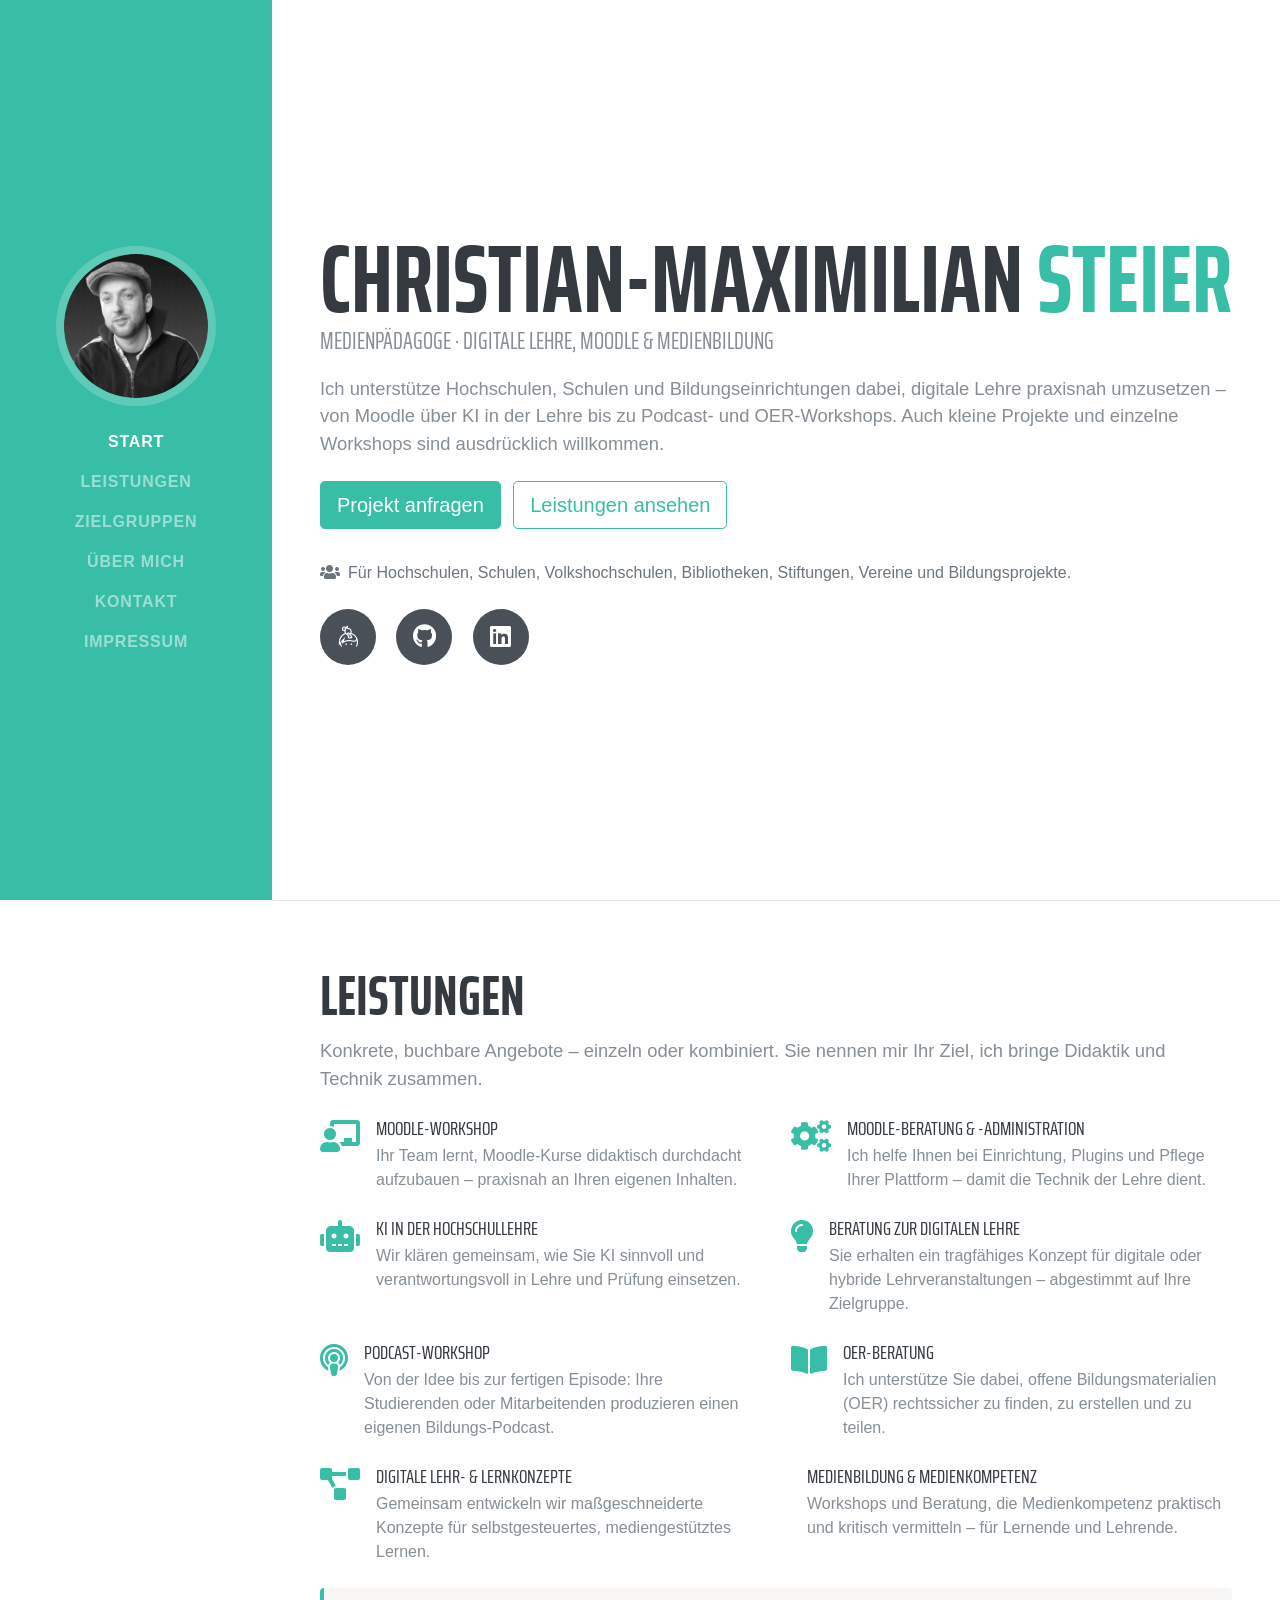
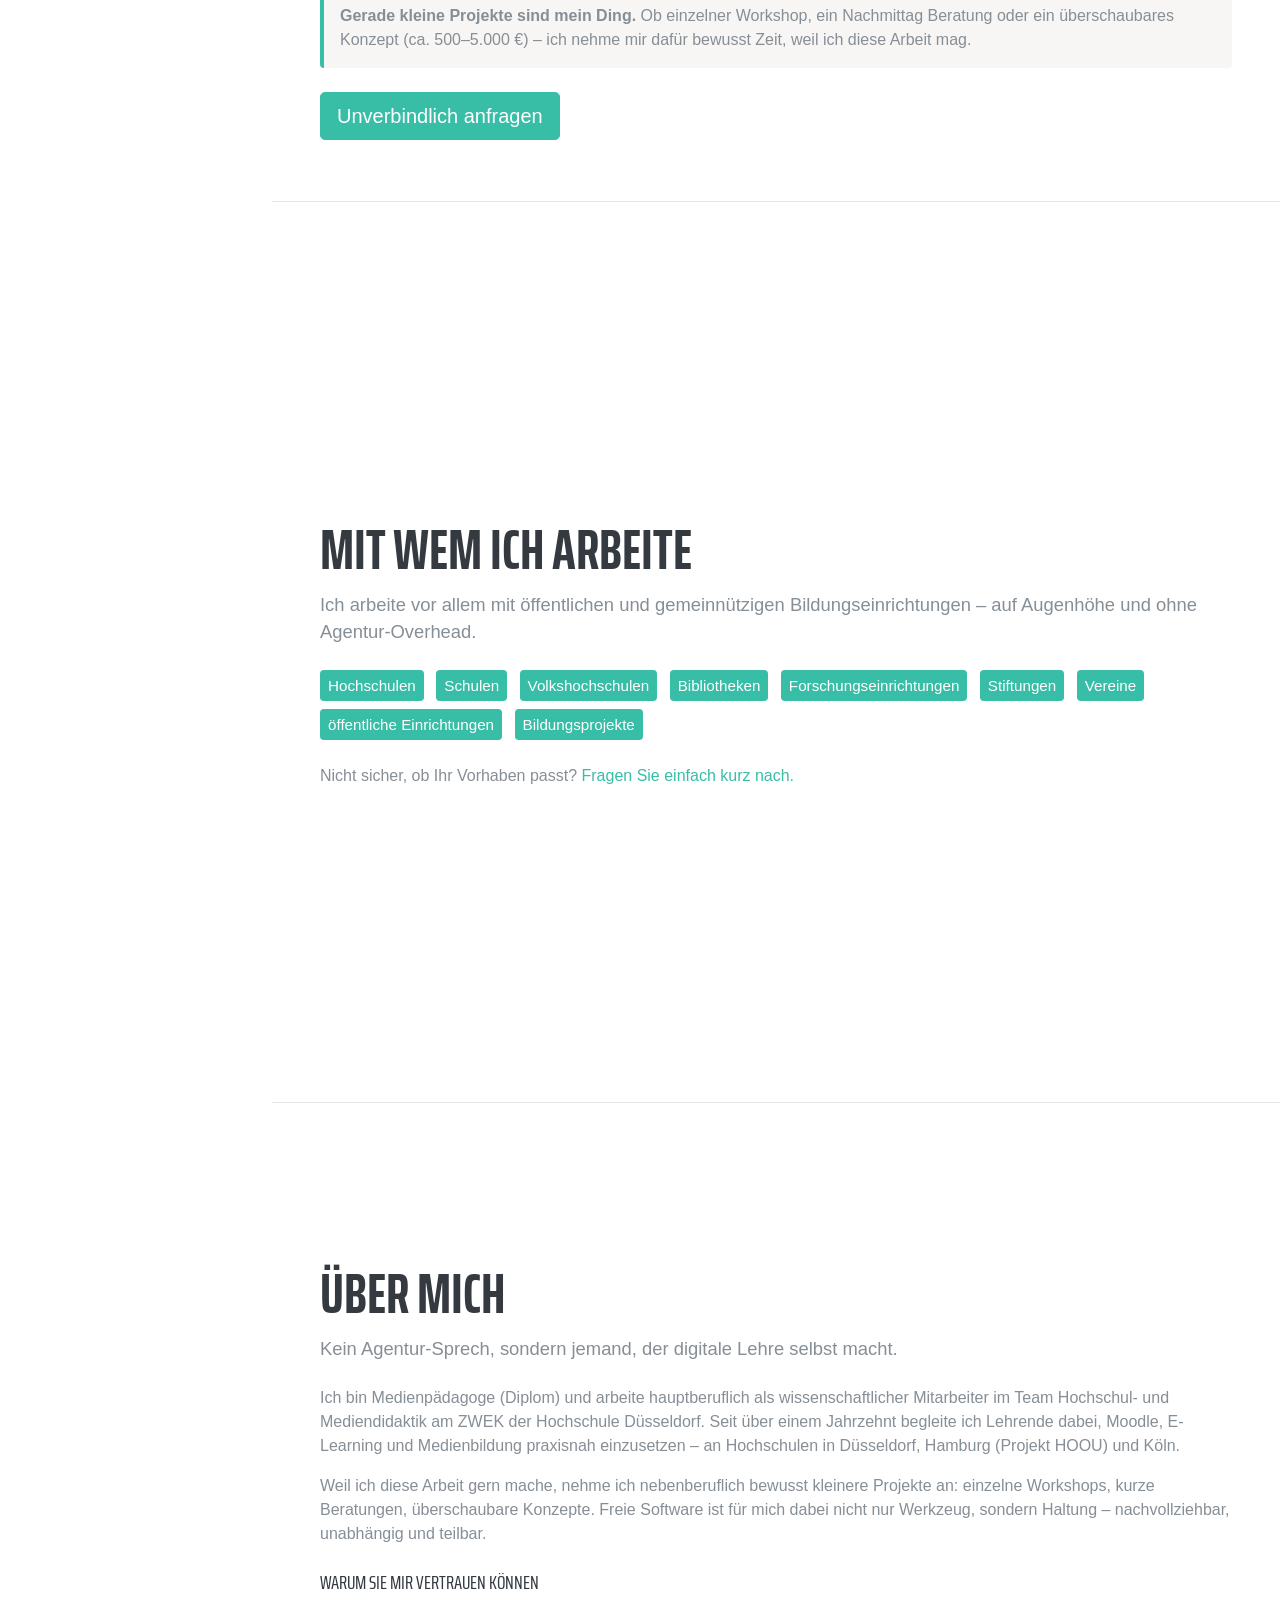
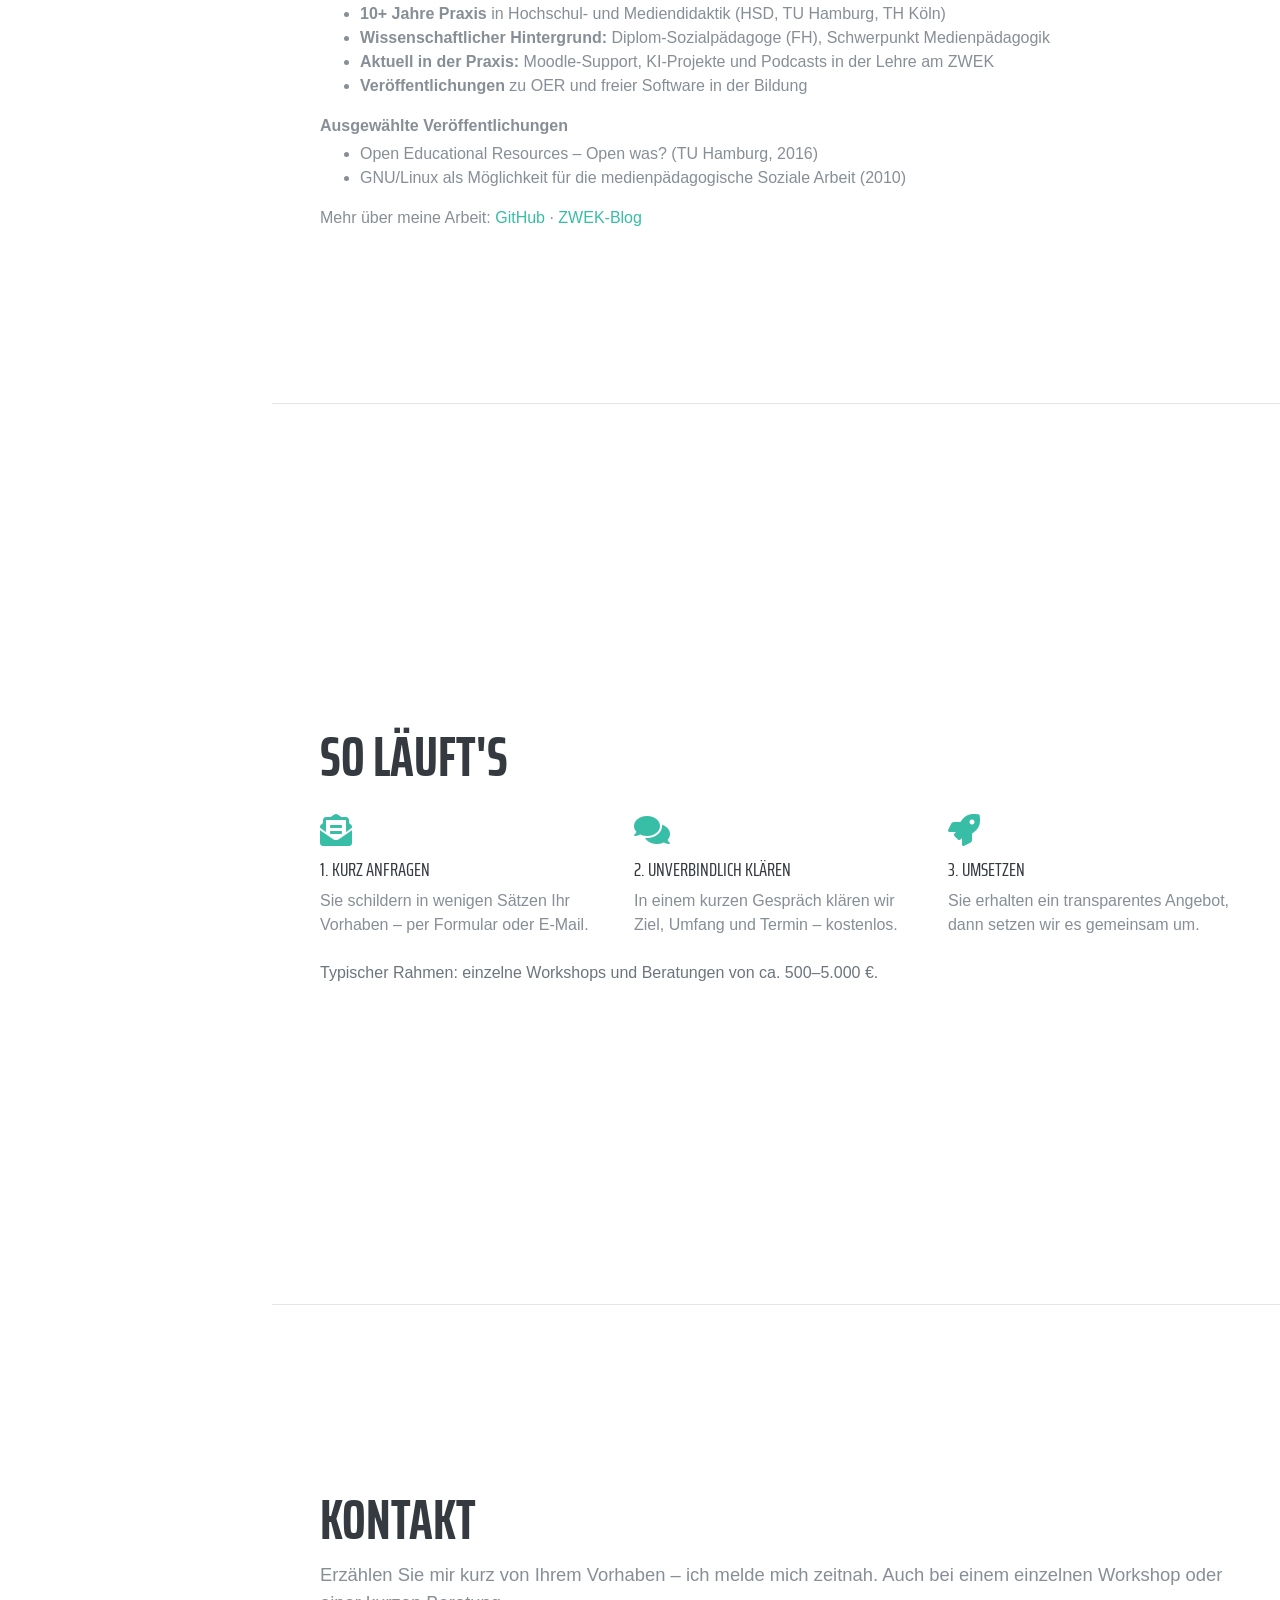
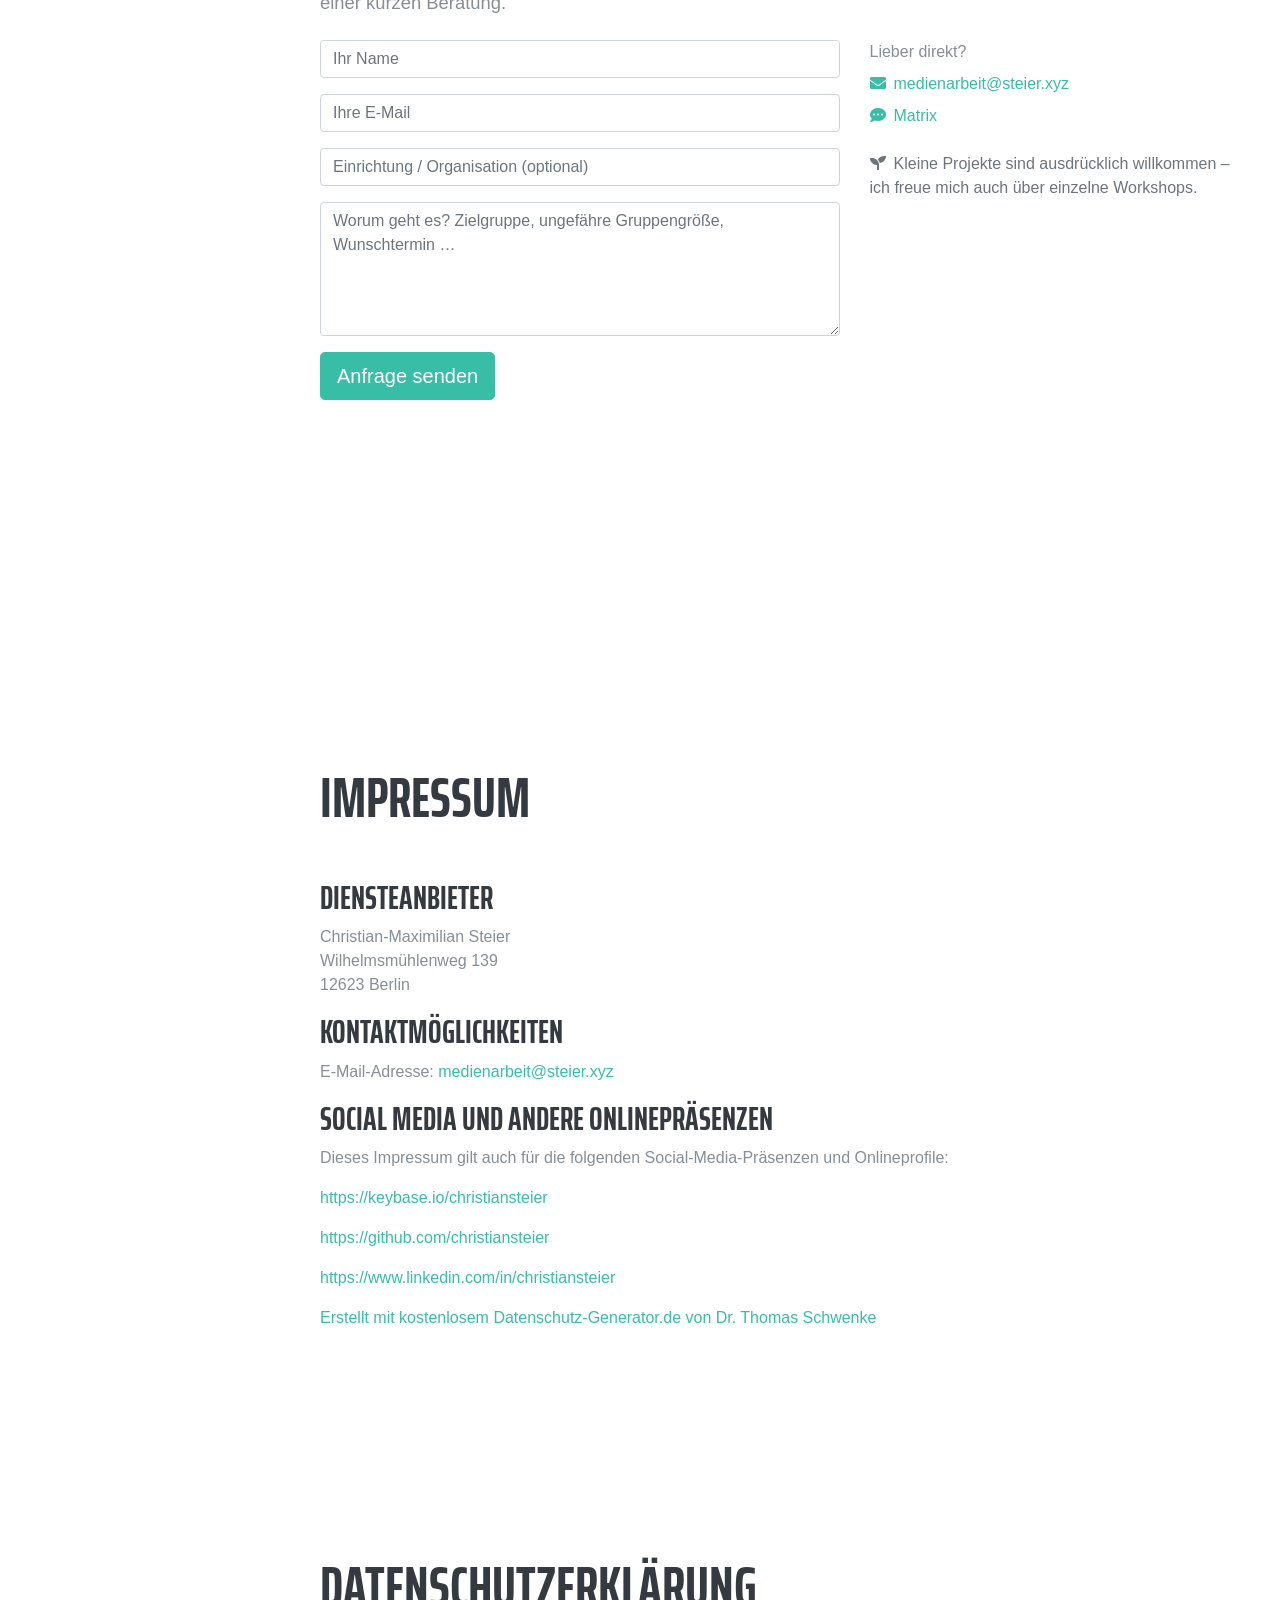
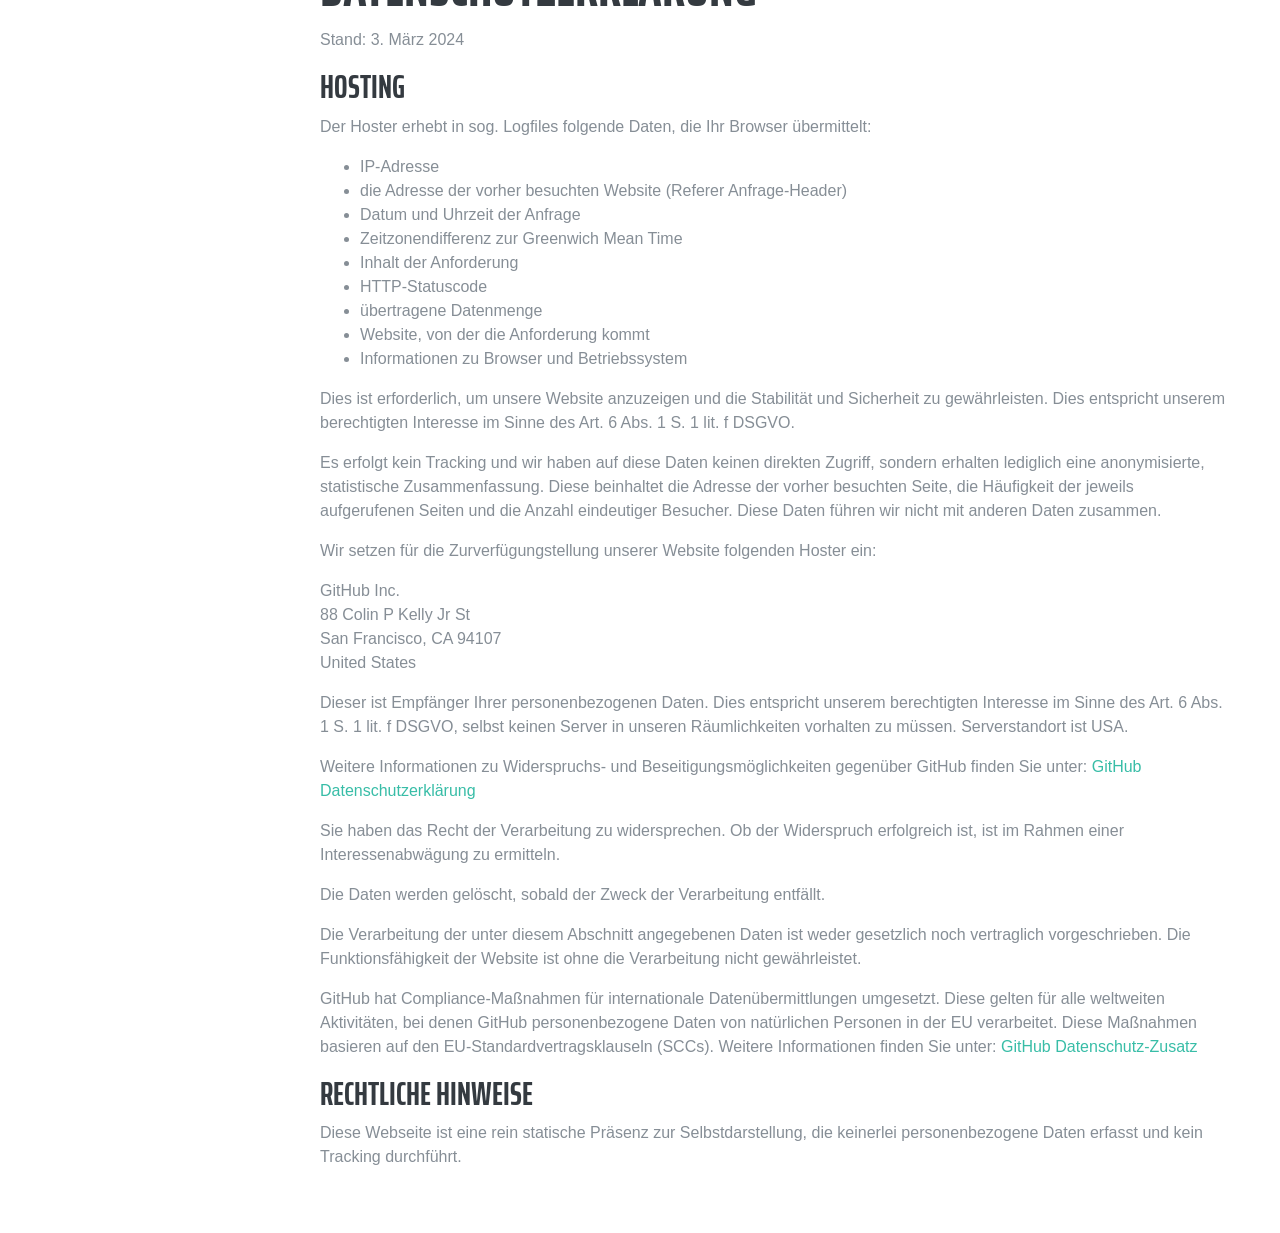
==== commit 14fe7729: "Über mich: Links auf GitHub + ZWEK-Blog reduziert (HSD-Profil/ORCID raus)" ====
--- a/index.html
+++ b/index.html
@@ -238,9 +238,8 @@
                     <li>GNU/Linux als M&ouml;glichkeit f&uuml;r die medienp&auml;dagogische Soziale Arbeit (2010)</li>
                 </ul>
                 <p class="mt-3">Mehr &uuml;ber meine Arbeit:
-                    <a href="https://zwek.hs-duesseldorf.de/steier" target="_blank" rel="noopener">HSD-Profil</a> &middot;
-                    <a href="https://orcid.org/0000-0001-7946-0461" target="_blank" rel="noopener">ORCID</a> &middot;
-                    <a href="https://github.com/christiansteier" target="_blank" rel="noopener">GitHub</a>
+                    <a href="https://github.com/christiansteier" target="_blank" rel="noopener">GitHub</a> &middot;
+                    <a href="https://blog.zwek.hs-duesseldorf.de/author/cms/" target="_blank" rel="noopener">ZWEK-Blog</a>
                 </p>
             </div>
         </section>
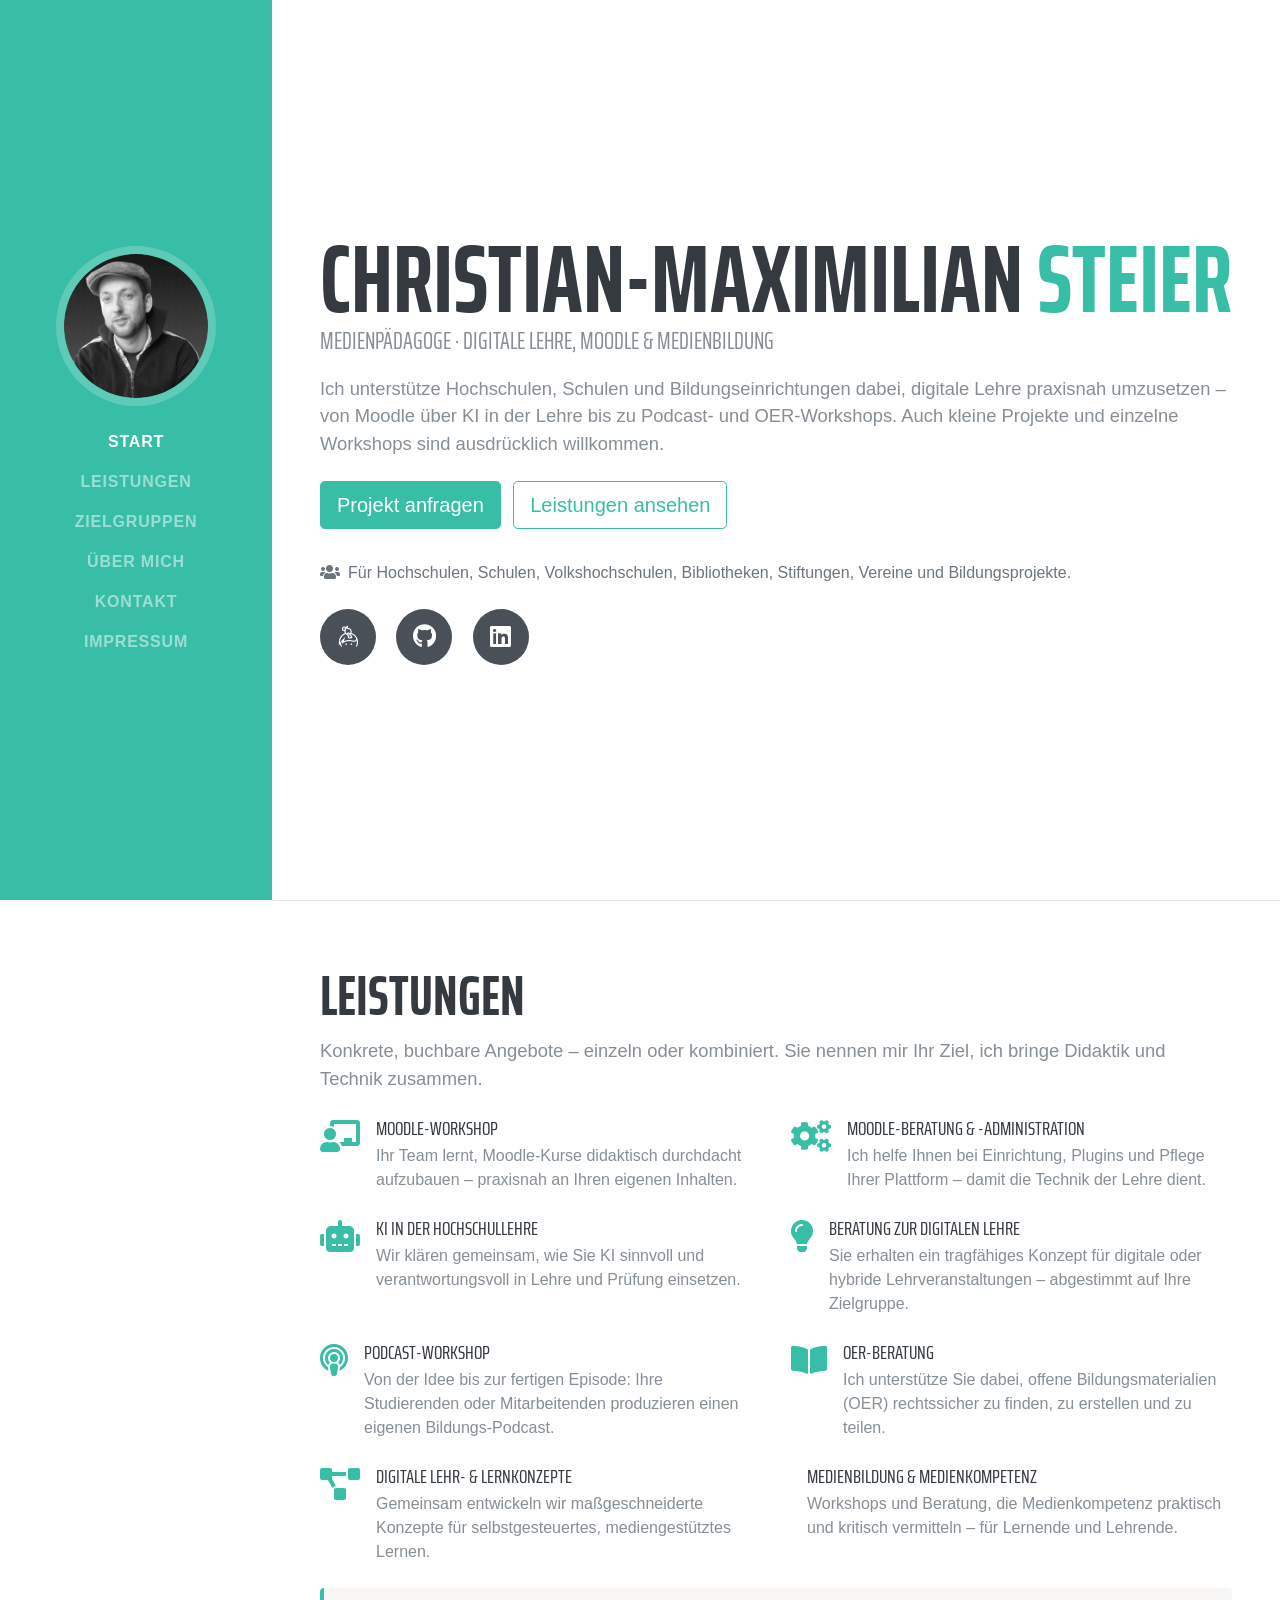
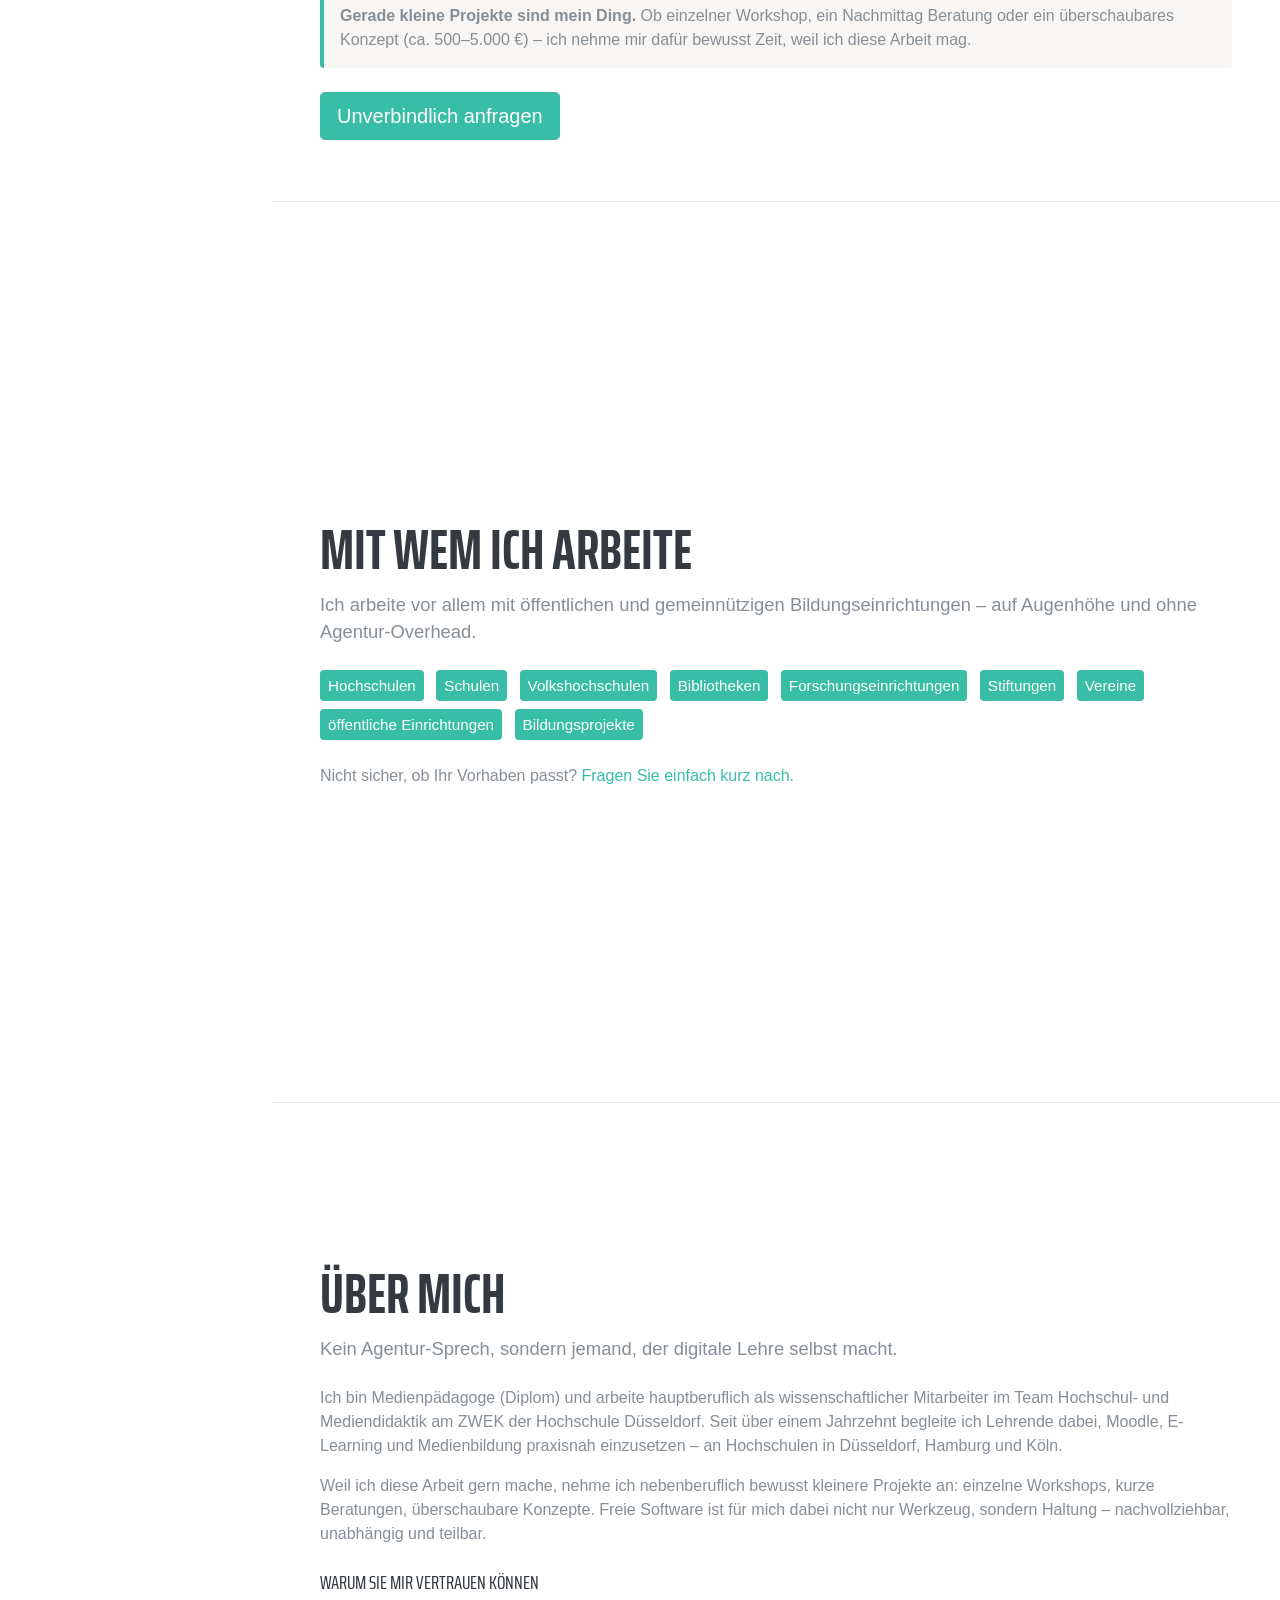
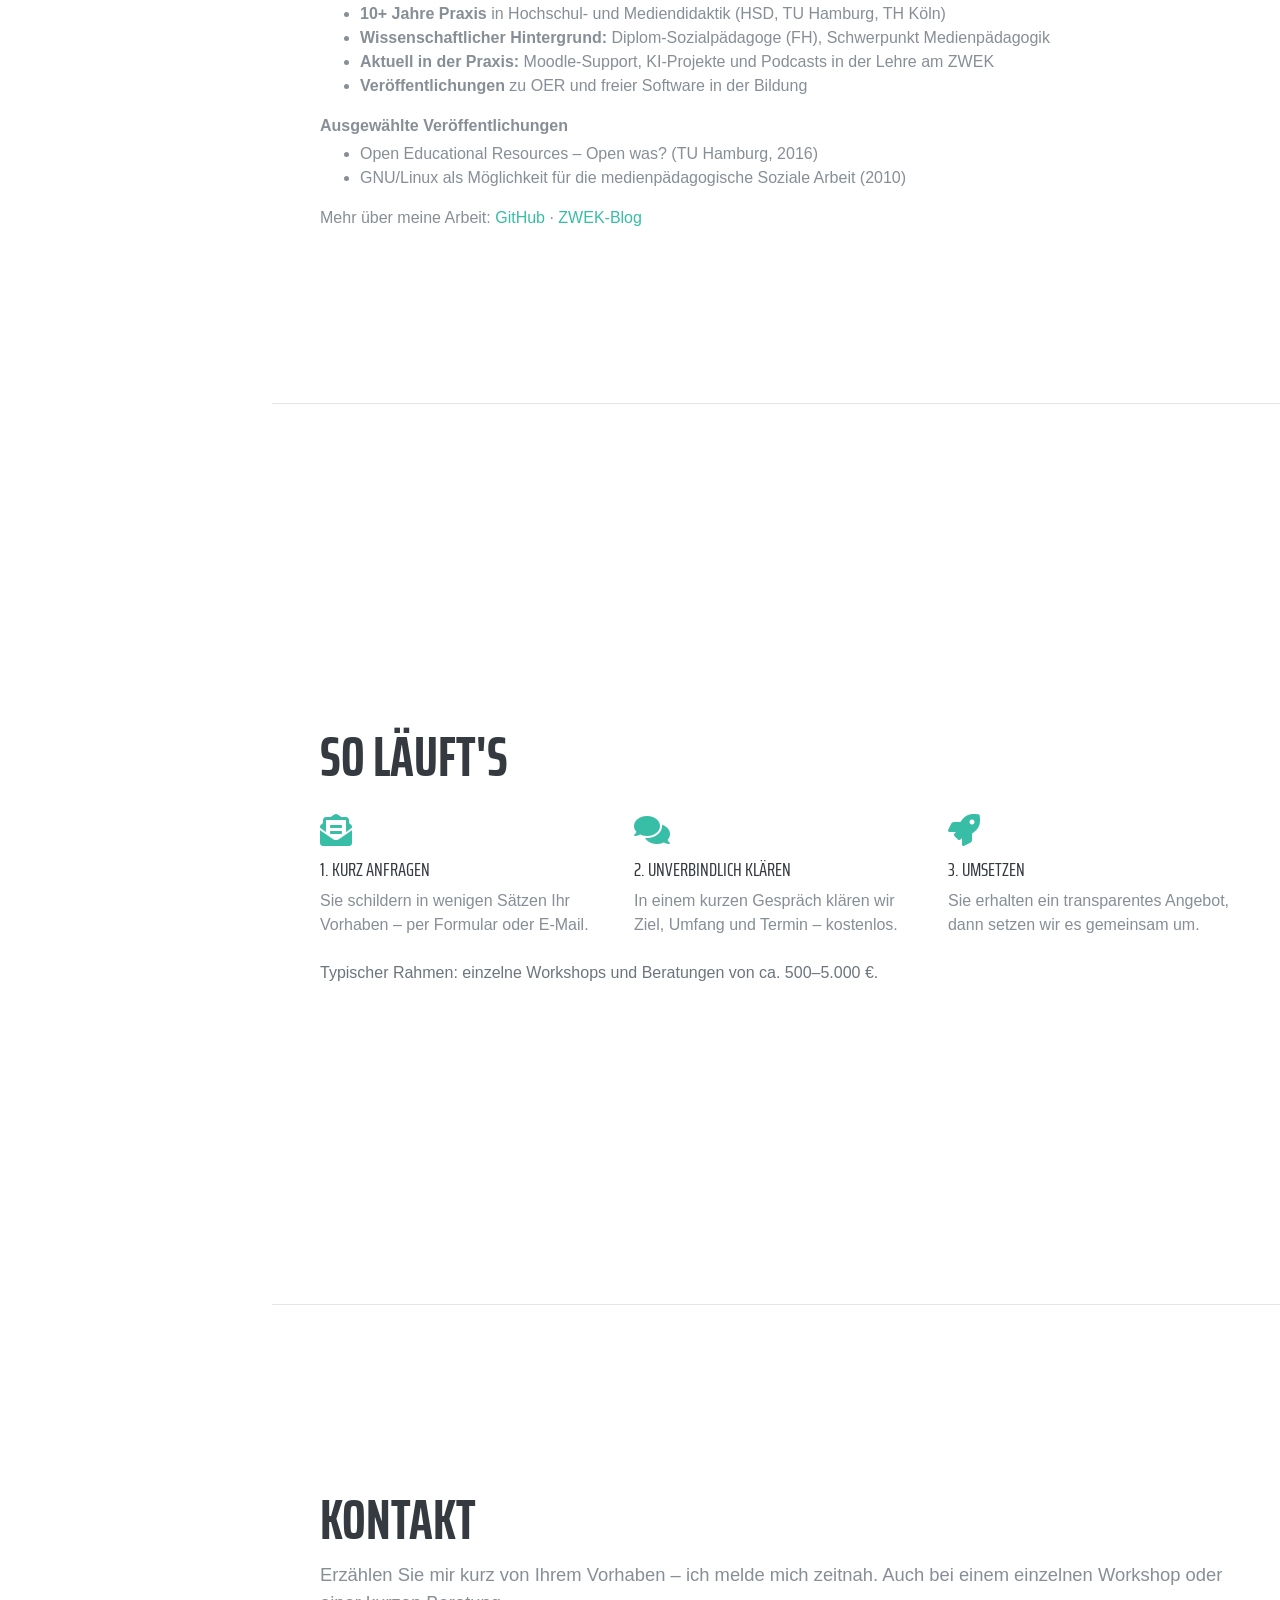
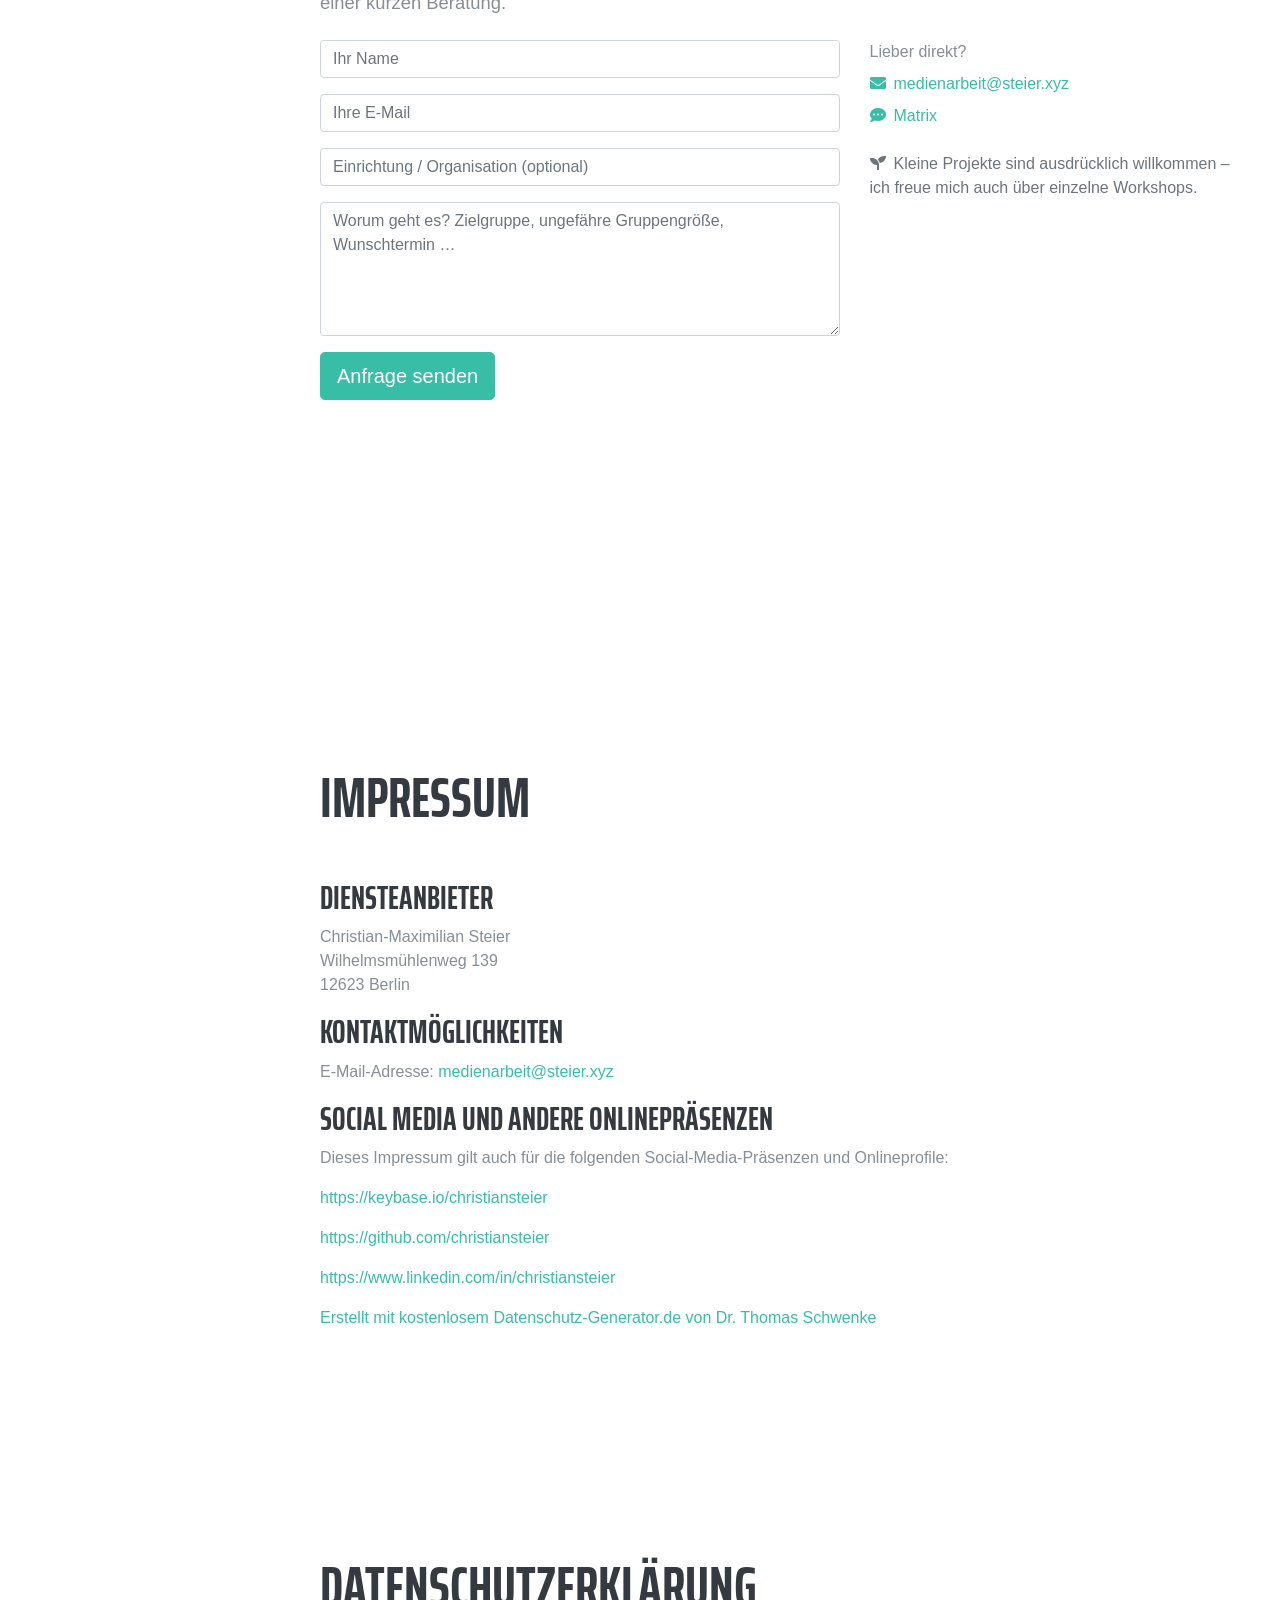
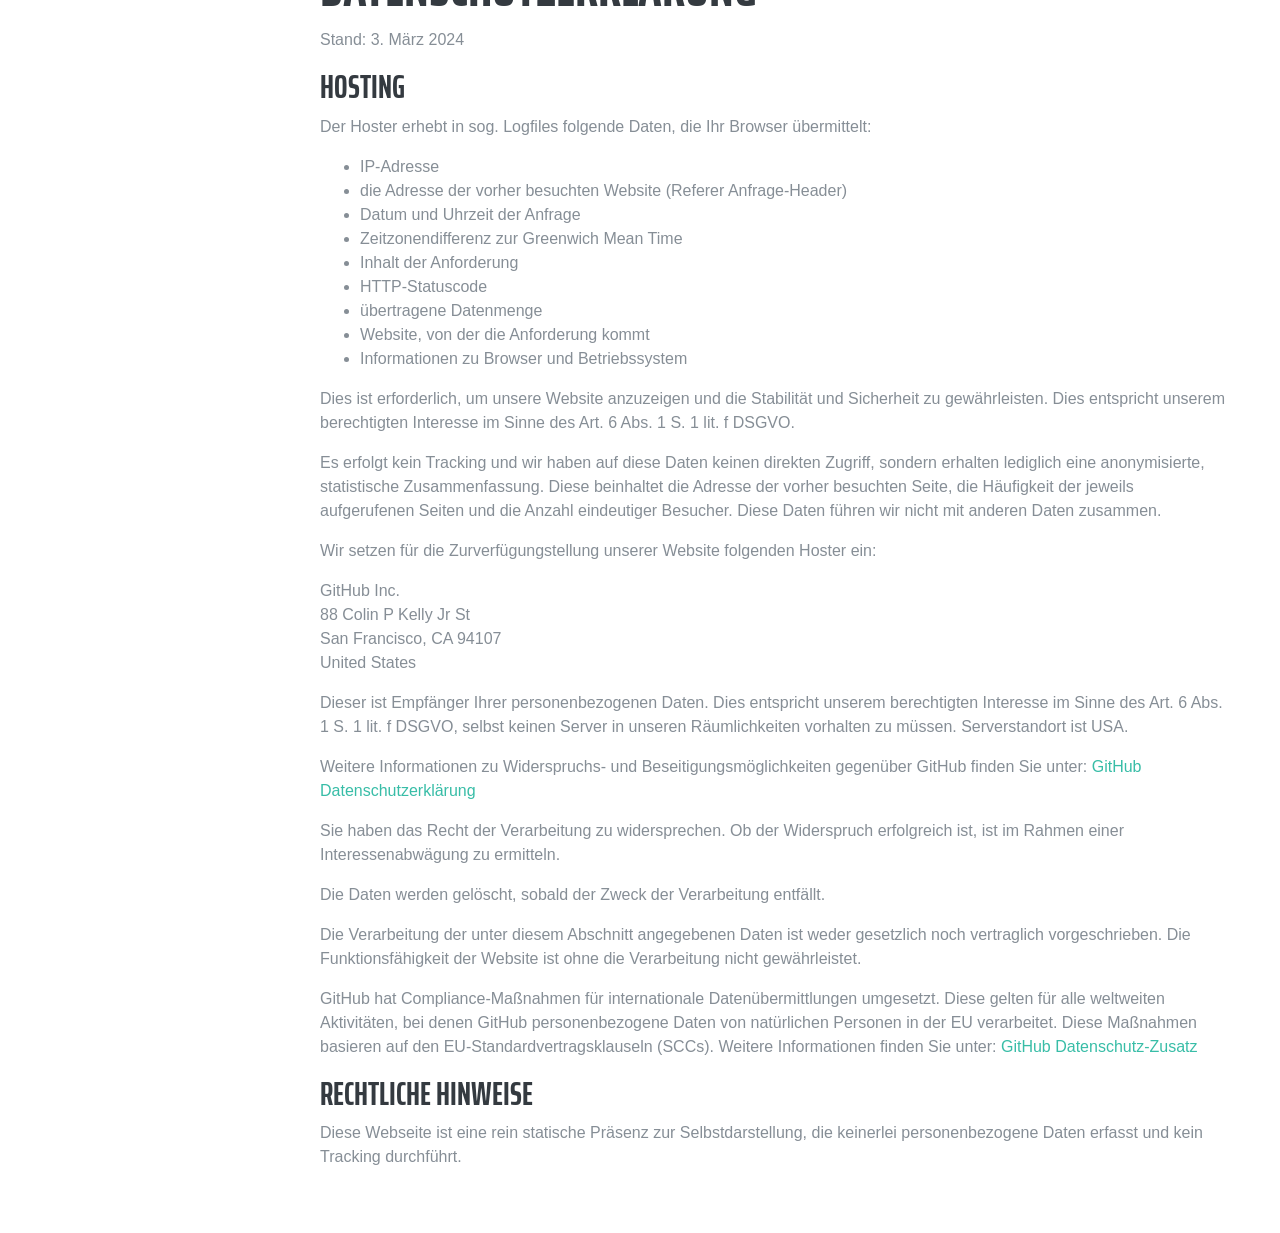
==== commit 29b75594: "Über mich: '(Projekt HOOU)' entfernt" ====
--- a/index.html
+++ b/index.html
@@ -223,7 +223,7 @@
             <div class="w-100">
                 <h2 class="mb-2">&Uuml;ber mich</h2>
                 <p class="lead mb-4">Kein Agentur-Sprech, sondern jemand, der digitale Lehre selbst macht.</p>
-                <p>Ich bin Medienp&auml;dagoge (Diplom) und arbeite hauptberuflich als wissenschaftlicher Mitarbeiter im Team Hochschul- und Mediendidaktik am ZWEK der Hochschule D&uuml;sseldorf. Seit &uuml;ber einem Jahrzehnt begleite ich Lehrende dabei, Moodle, E-Learning und Medienbildung praxisnah einzusetzen &ndash; an Hochschulen in D&uuml;sseldorf, Hamburg (Projekt HOOU) und K&ouml;ln.</p>
+                <p>Ich bin Medienp&auml;dagoge (Diplom) und arbeite hauptberuflich als wissenschaftlicher Mitarbeiter im Team Hochschul- und Mediendidaktik am ZWEK der Hochschule D&uuml;sseldorf. Seit &uuml;ber einem Jahrzehnt begleite ich Lehrende dabei, Moodle, E-Learning und Medienbildung praxisnah einzusetzen &ndash; an Hochschulen in D&uuml;sseldorf, Hamburg und K&ouml;ln.</p>
                 <p>Weil ich diese Arbeit gern mache, nehme ich nebenberuflich bewusst kleinere Projekte an: einzelne Workshops, kurze Beratungen, &uuml;berschaubare Konzepte. Freie Software ist f&uuml;r mich dabei nicht nur Werkzeug, sondern Haltung &ndash; nachvollziehbar, unabh&auml;ngig und teilbar.</p>
                 <h3 class="h5 mt-4 mb-2">Warum Sie mir vertrauen k&ouml;nnen</h3>
                 <ul>
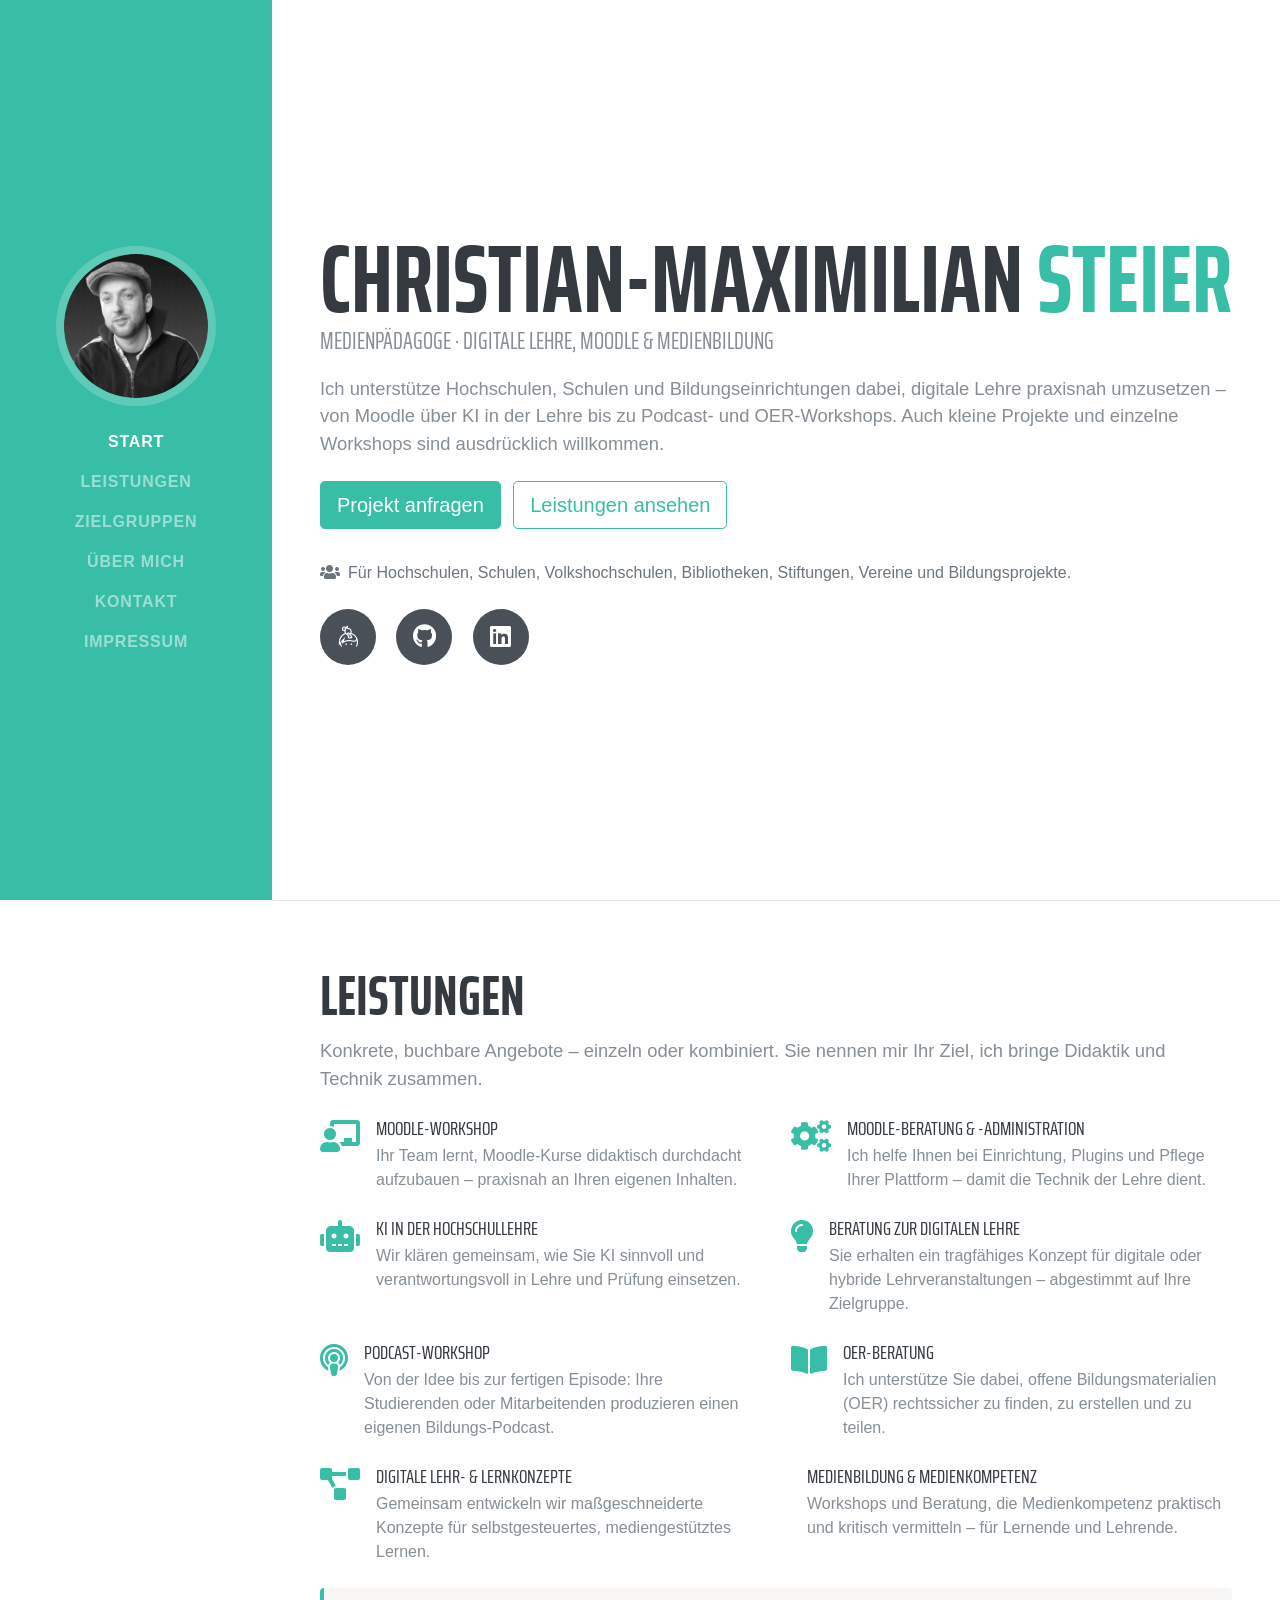
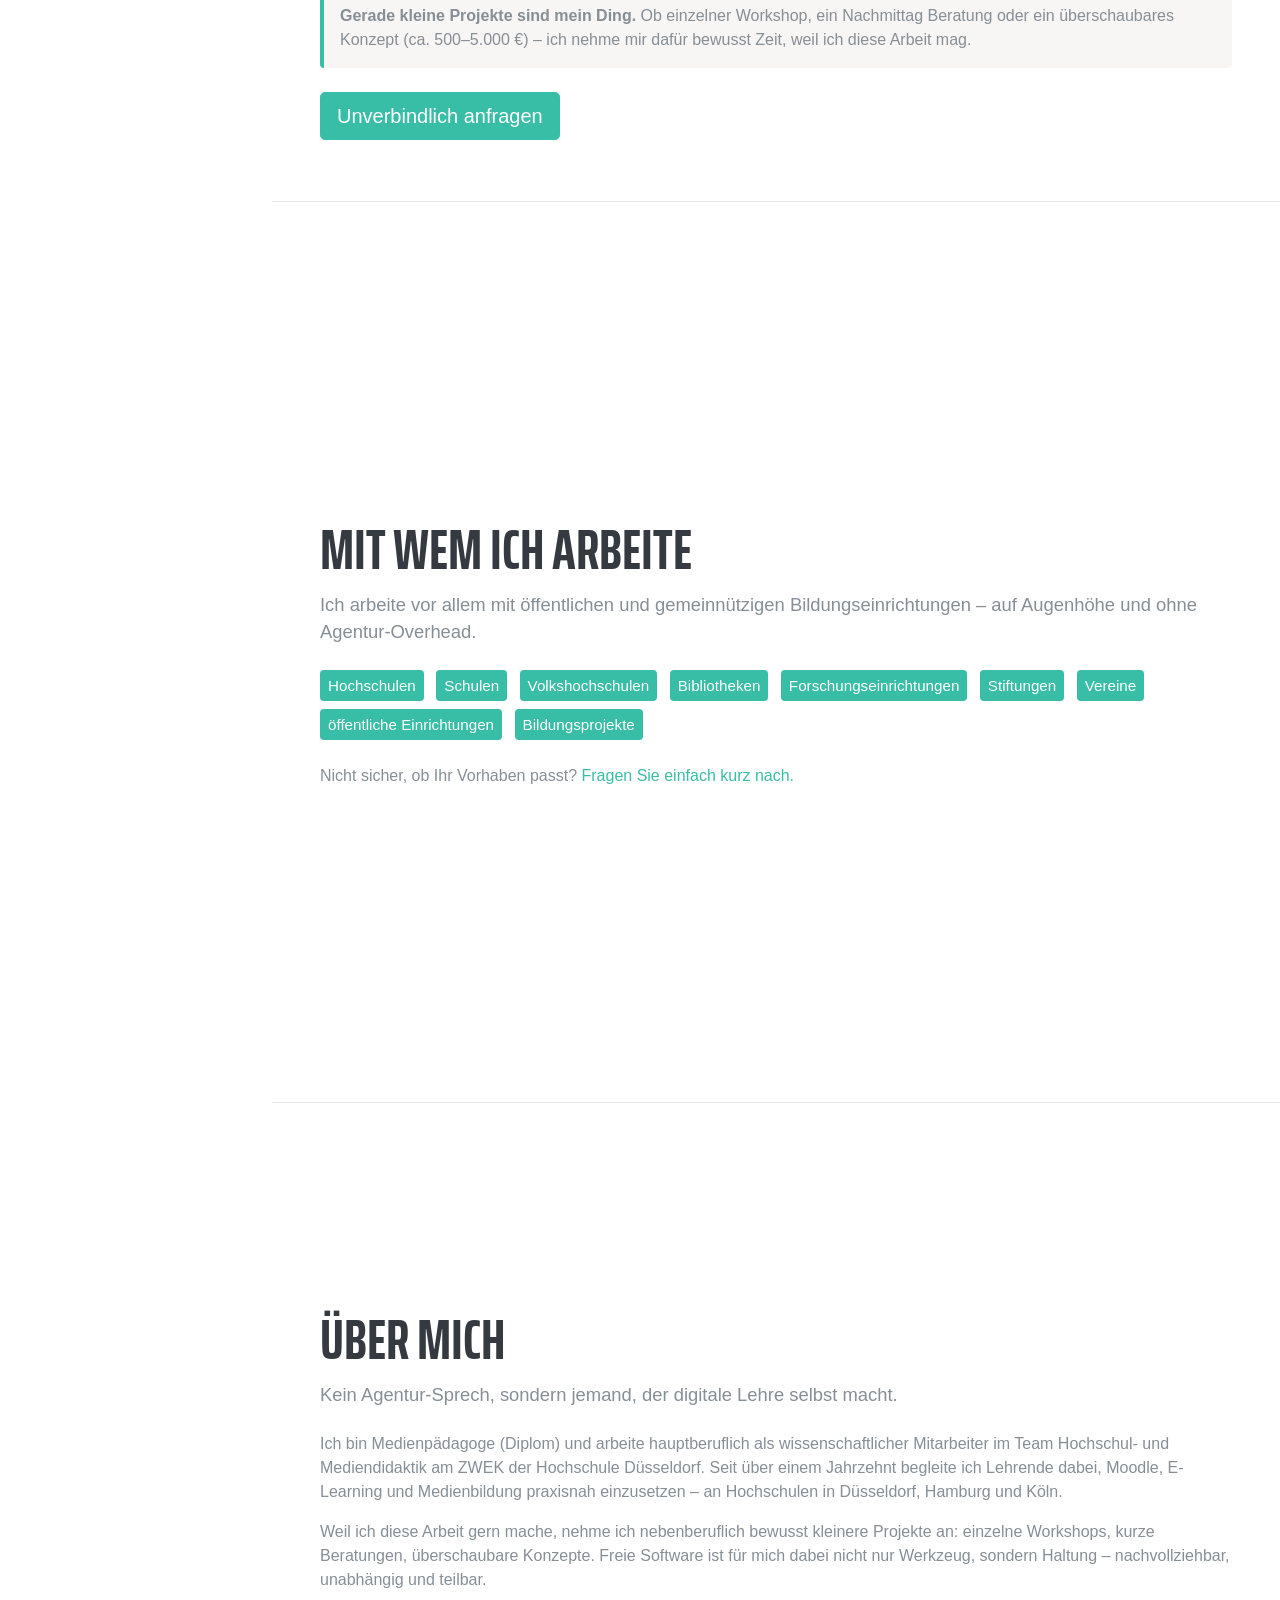
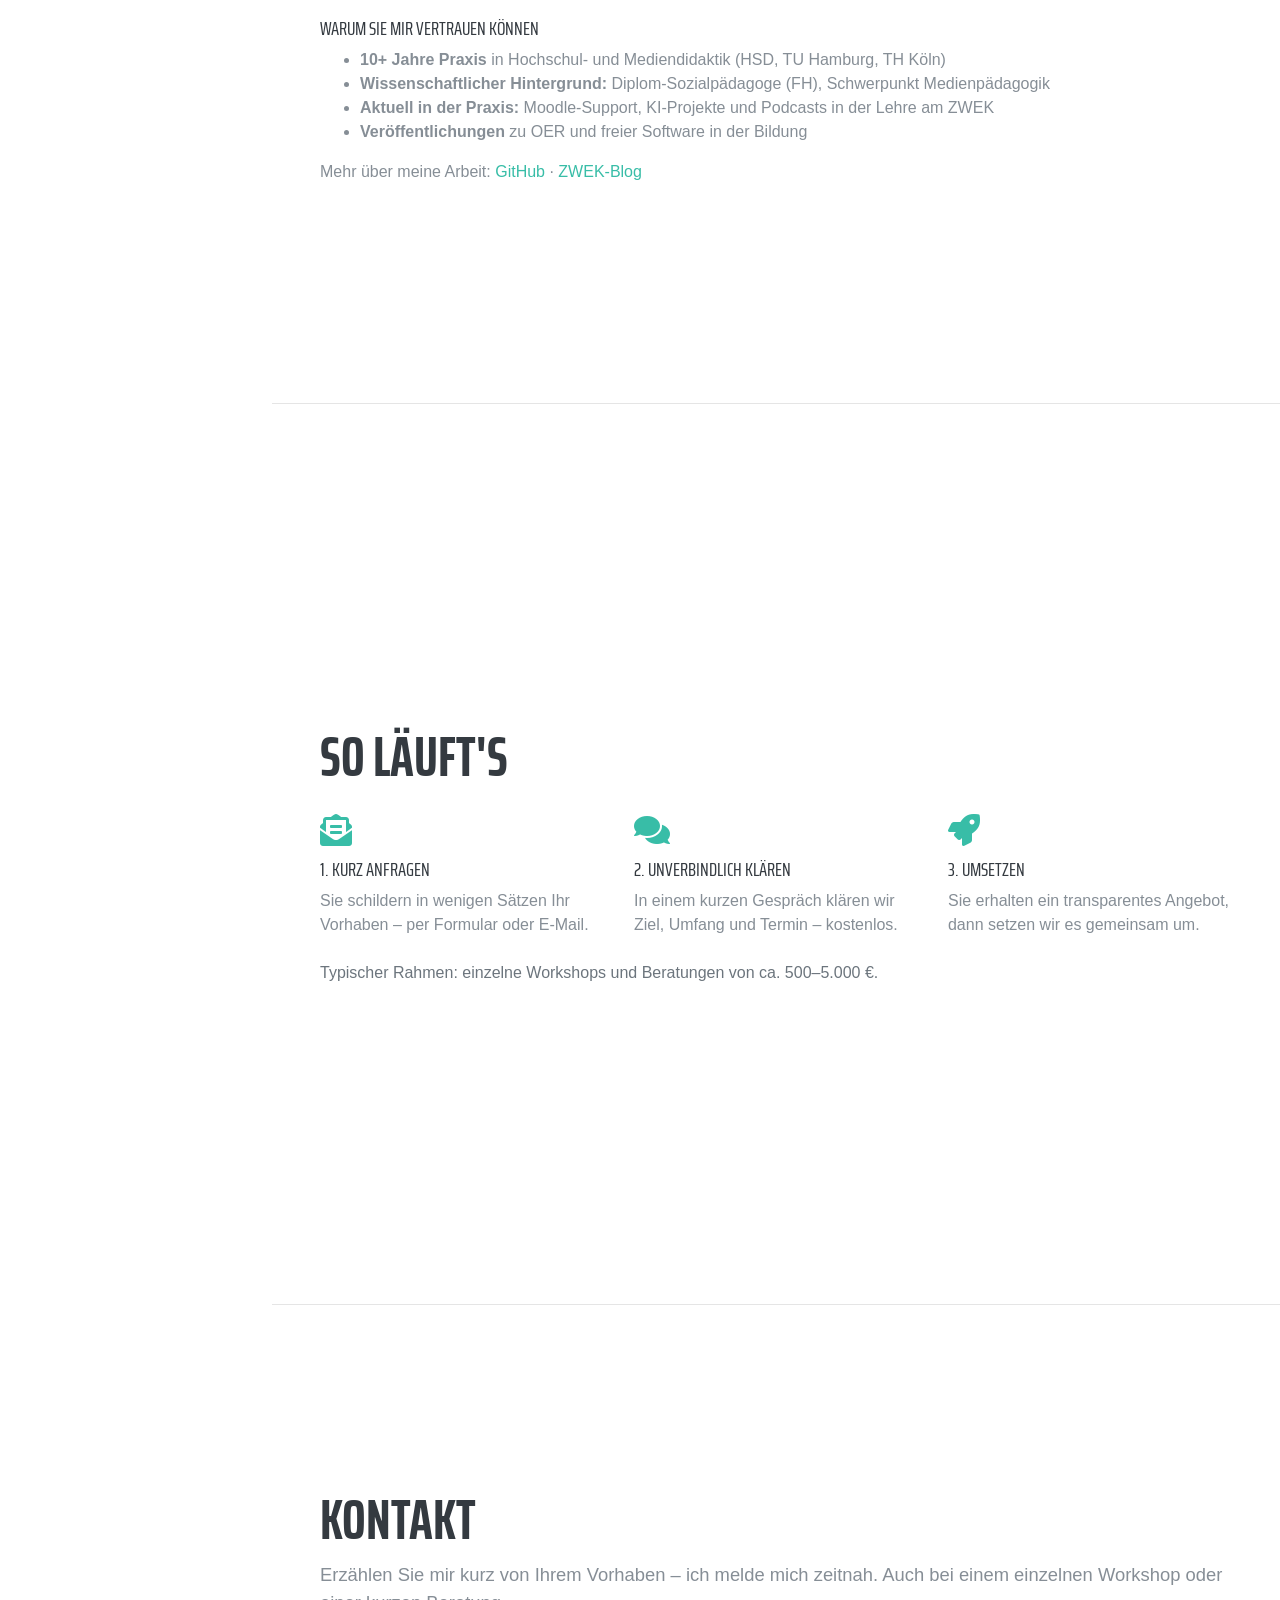
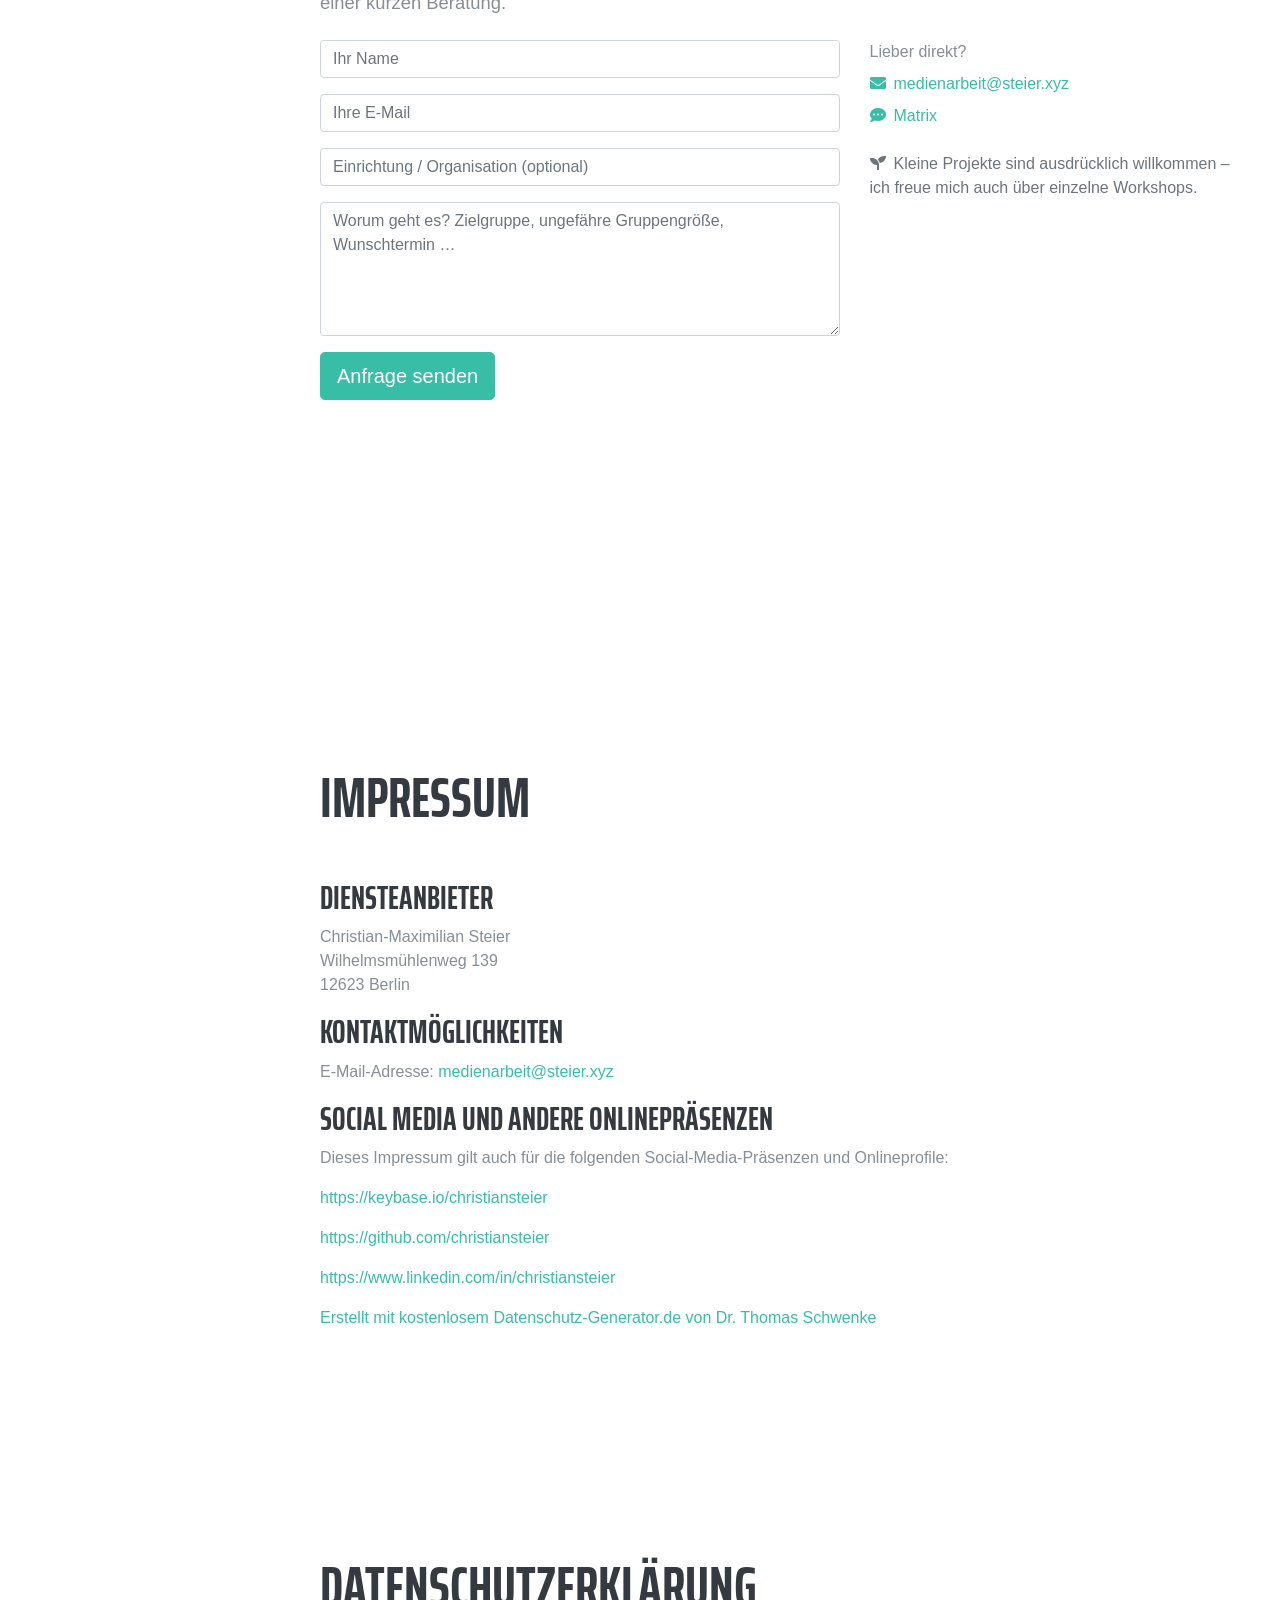
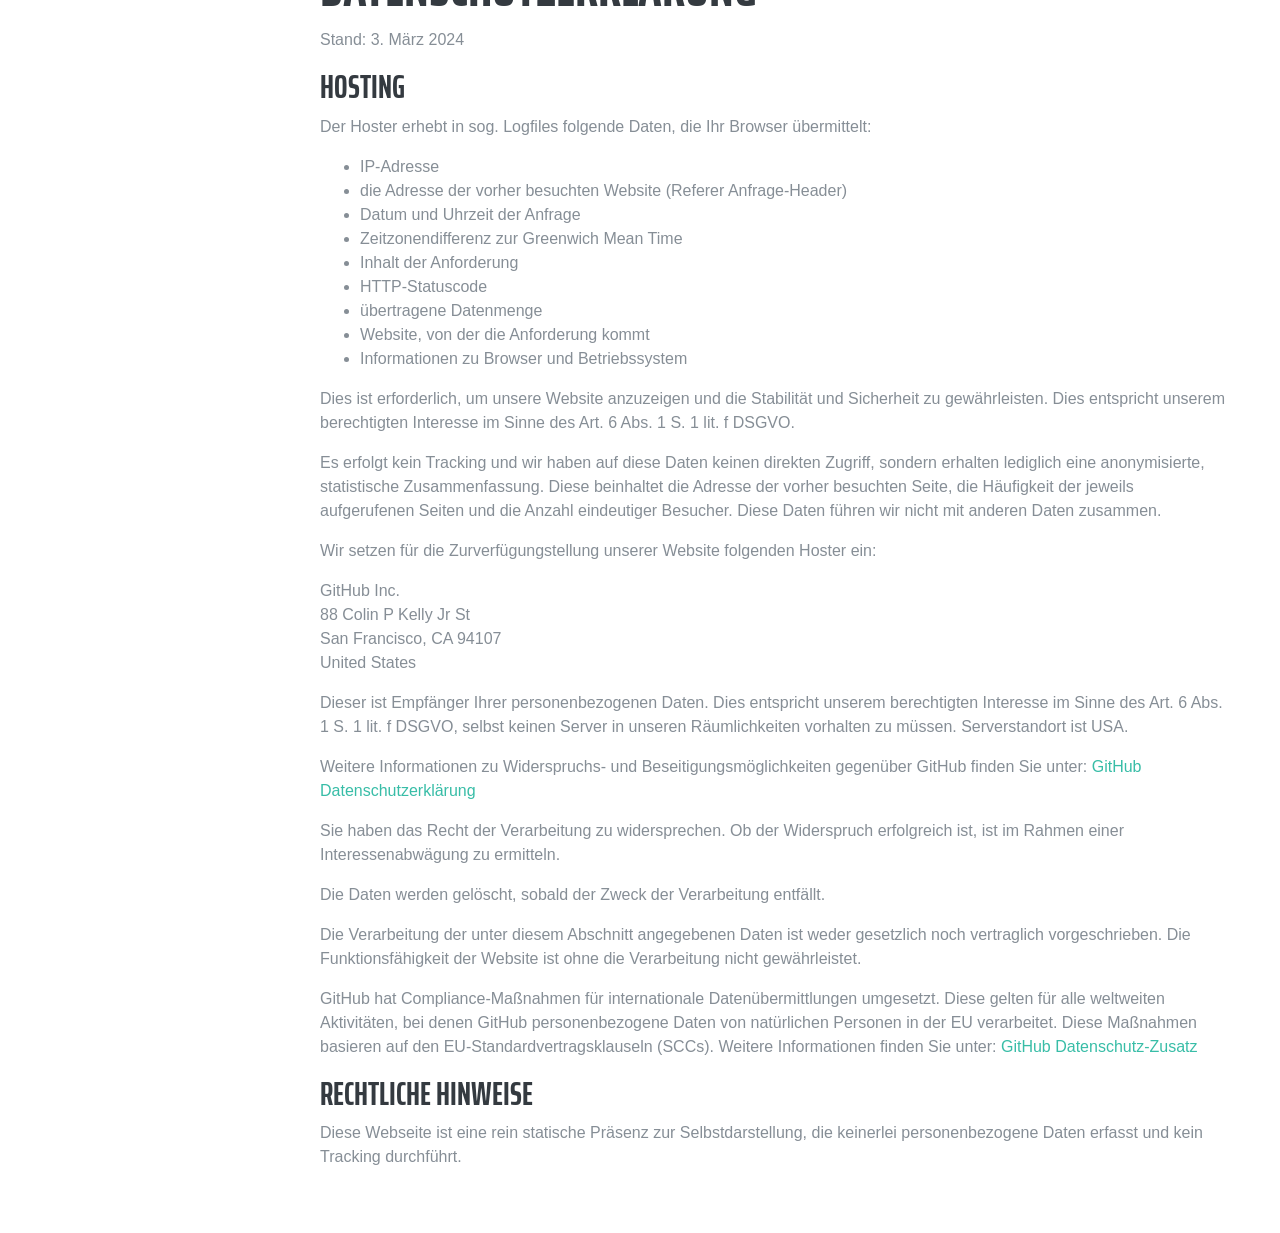
==== commit 221c8851: "Über mich: Block 'Ausgewählte Veröffentlichungen' entfernt" ====
--- a/index.html
+++ b/index.html
@@ -232,11 +232,6 @@
                     <li><strong>Aktuell in der Praxis:</strong> Moodle-Support, KI-Projekte und Podcasts in der Lehre am ZWEK</li>
                     <li><strong>Ver&ouml;ffentlichungen</strong> zu OER und freier Software in der Bildung</li>
                 </ul>
-                <p class="mt-3 mb-1"><strong>Ausgew&auml;hlte Ver&ouml;ffentlichungen</strong></p>
-                <ul>
-                    <li>Open Educational Resources &ndash; Open was? (TU Hamburg, 2016)</li>
-                    <li>GNU/Linux als M&ouml;glichkeit f&uuml;r die medienp&auml;dagogische Soziale Arbeit (2010)</li>
-                </ul>
                 <p class="mt-3">Mehr &uuml;ber meine Arbeit:
                     <a href="https://github.com/christiansteier" target="_blank" rel="noopener">GitHub</a> &middot;
                     <a href="https://blog.zwek.hs-duesseldorf.de/author/cms/" target="_blank" rel="noopener">ZWEK-Blog</a>
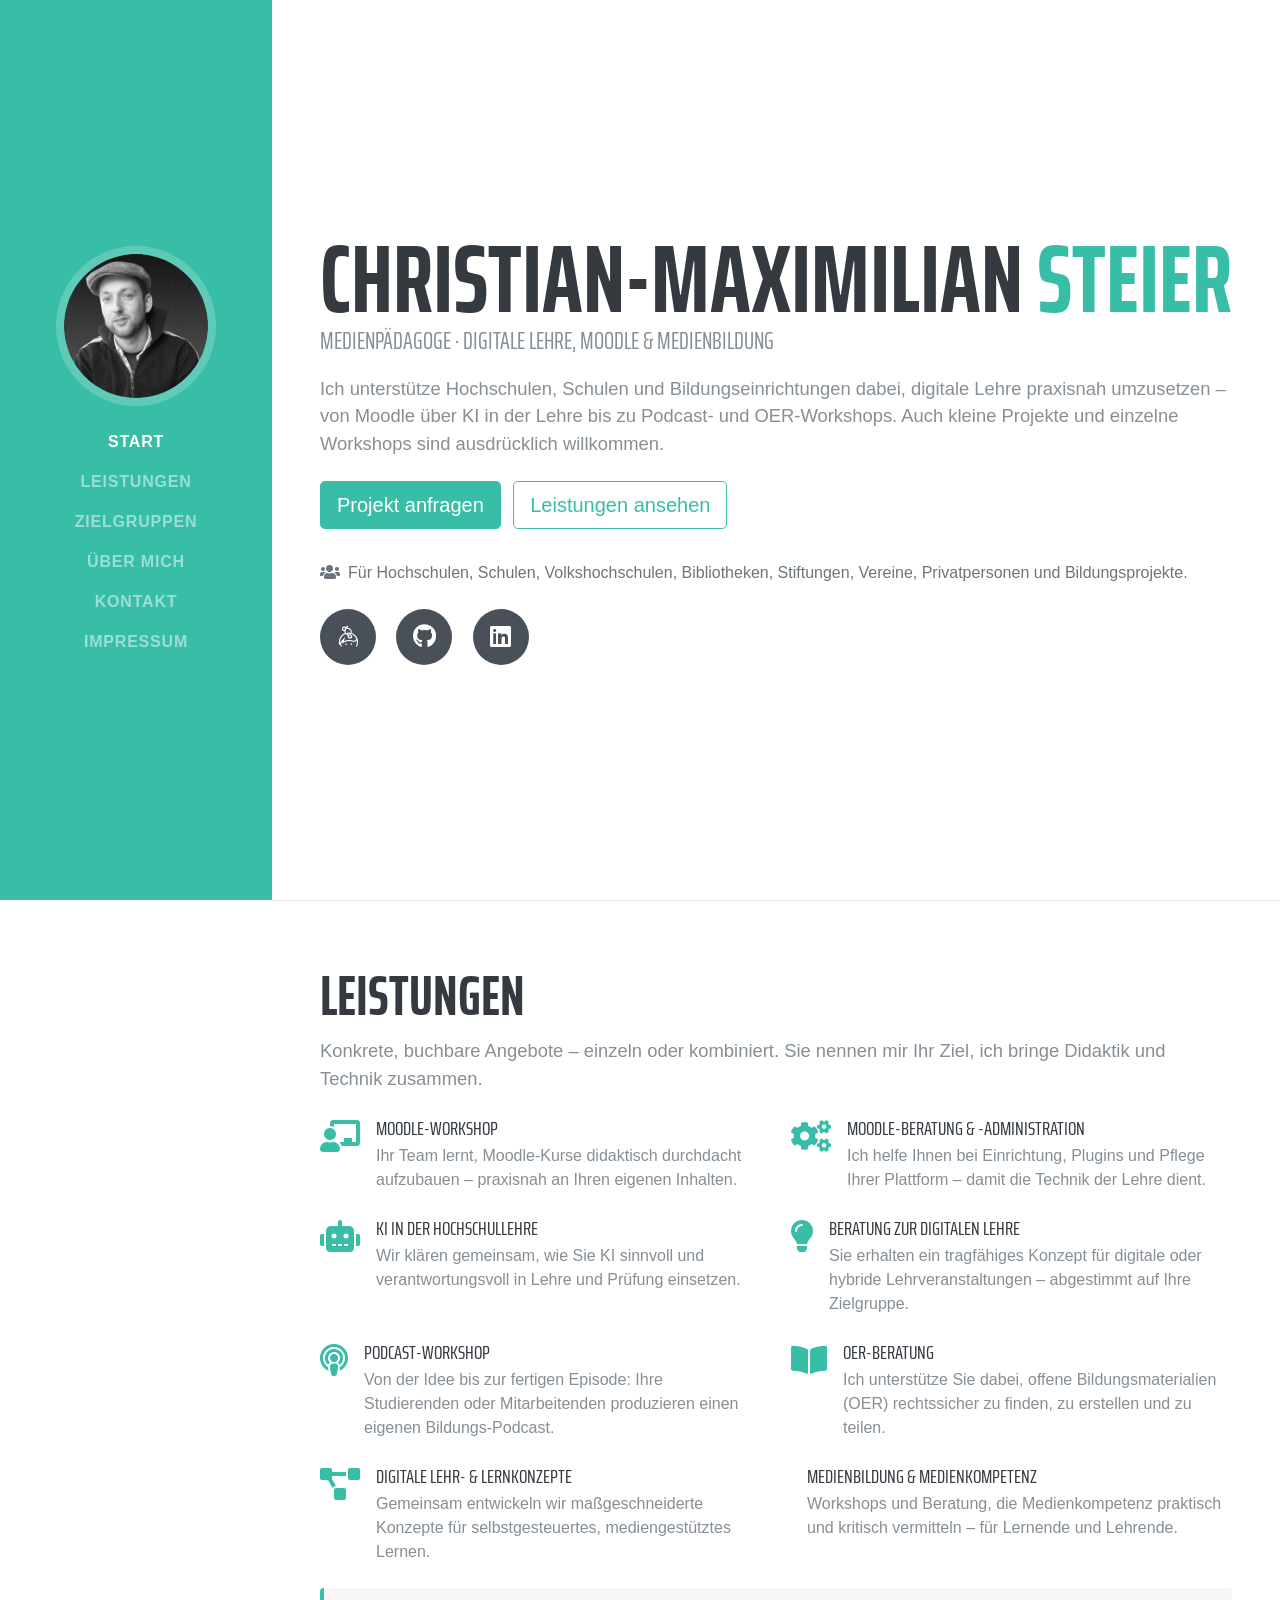
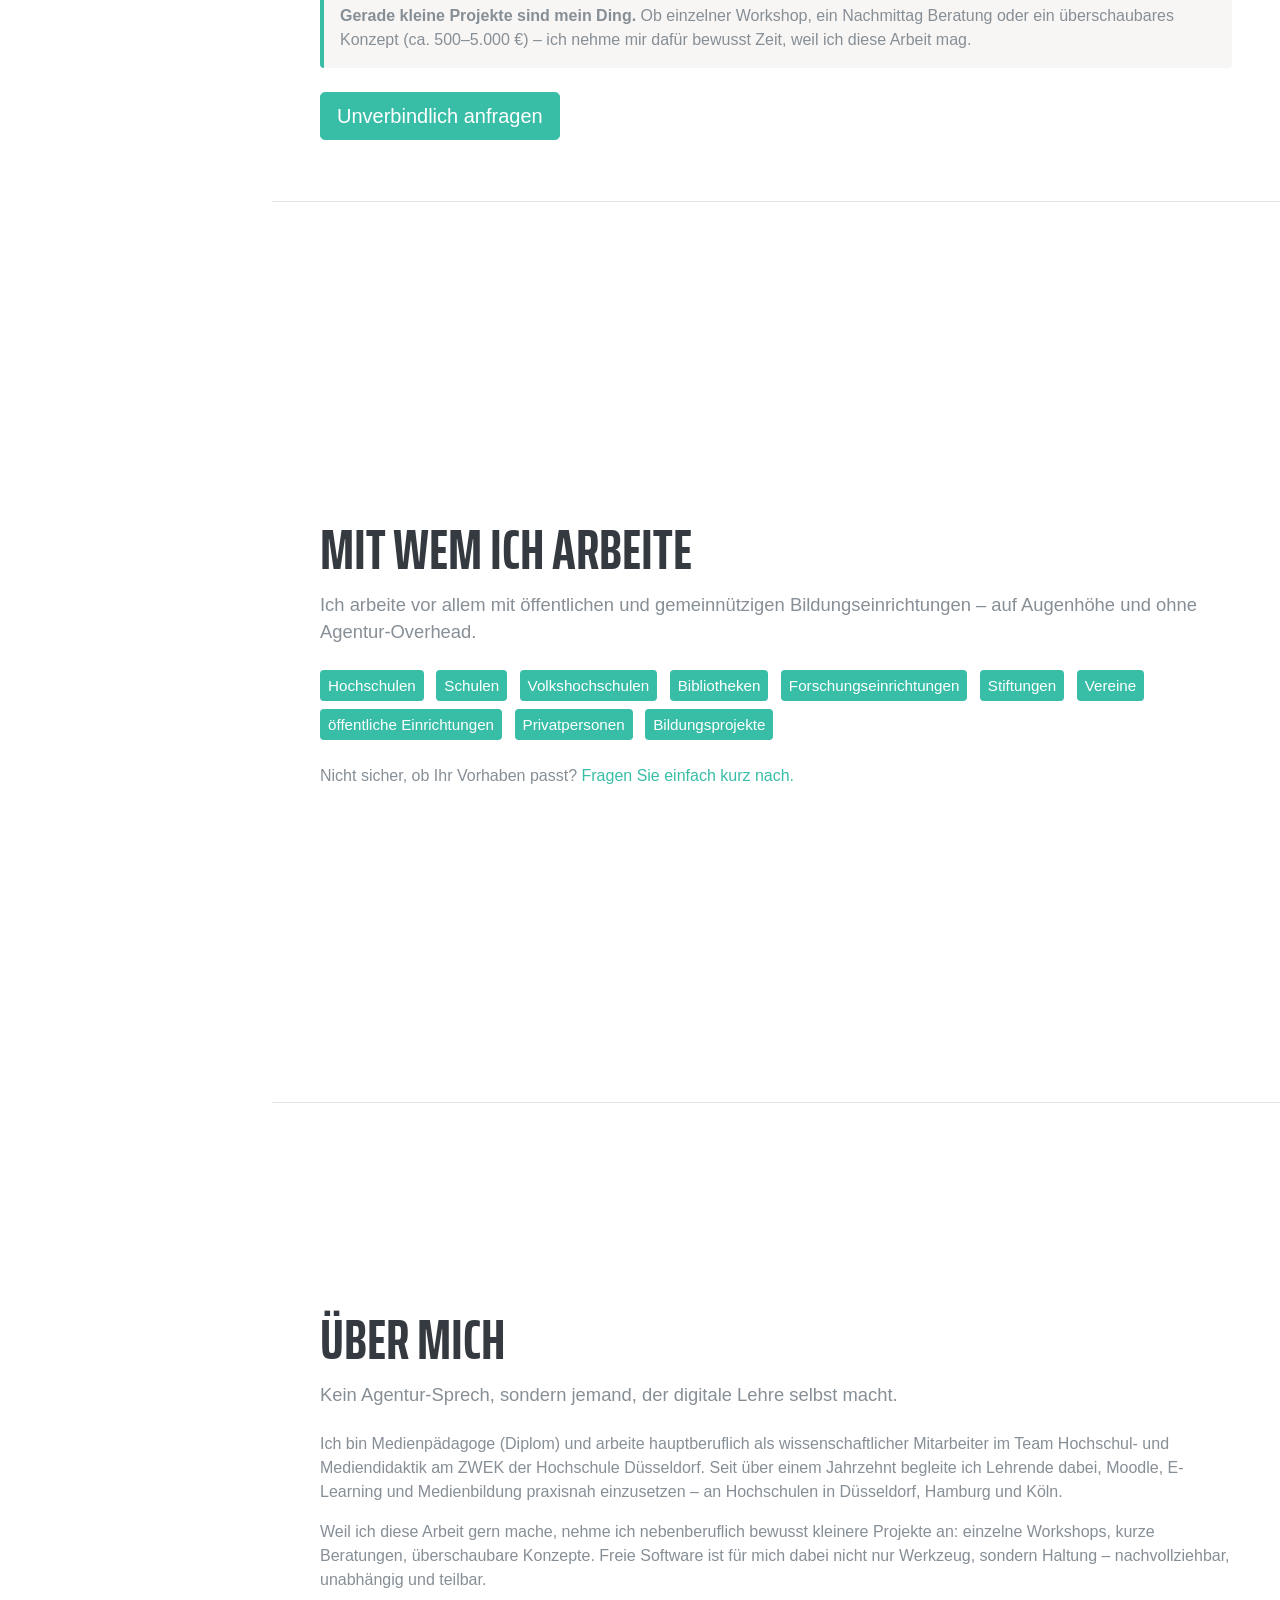
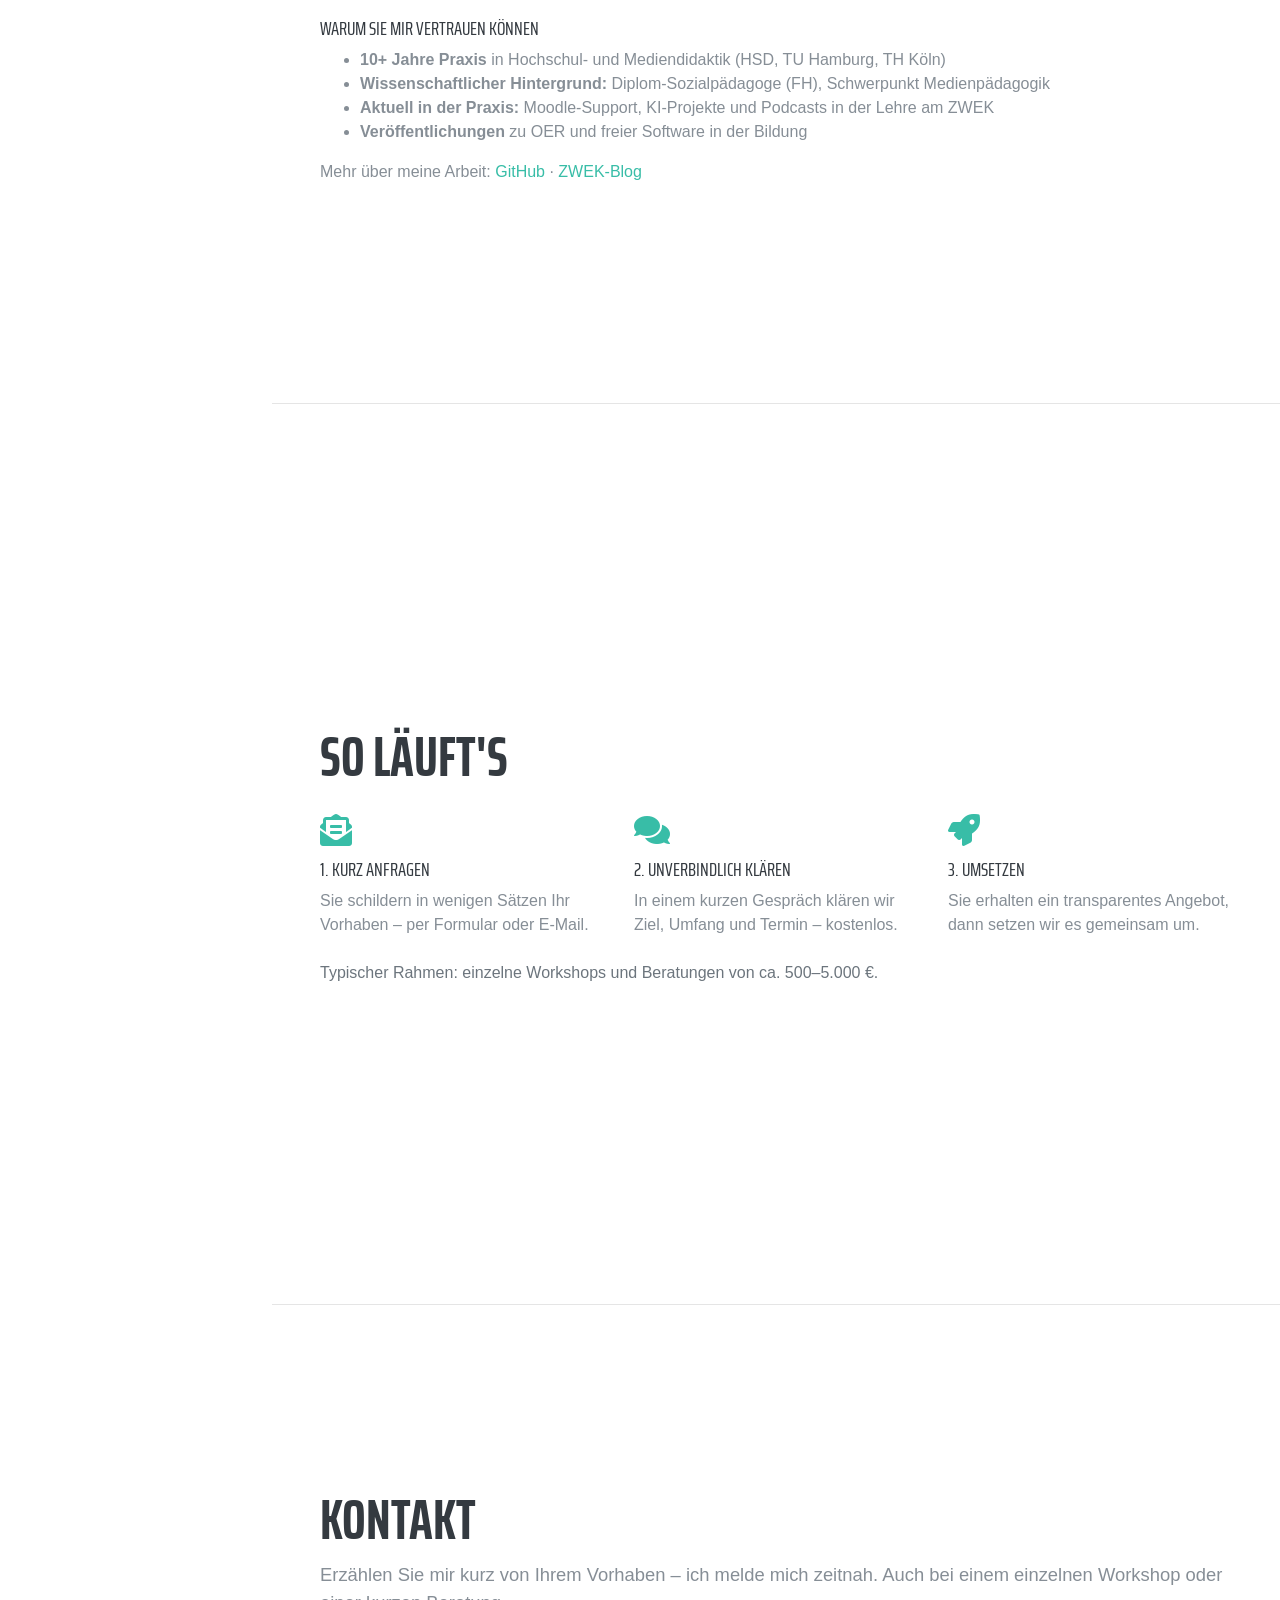
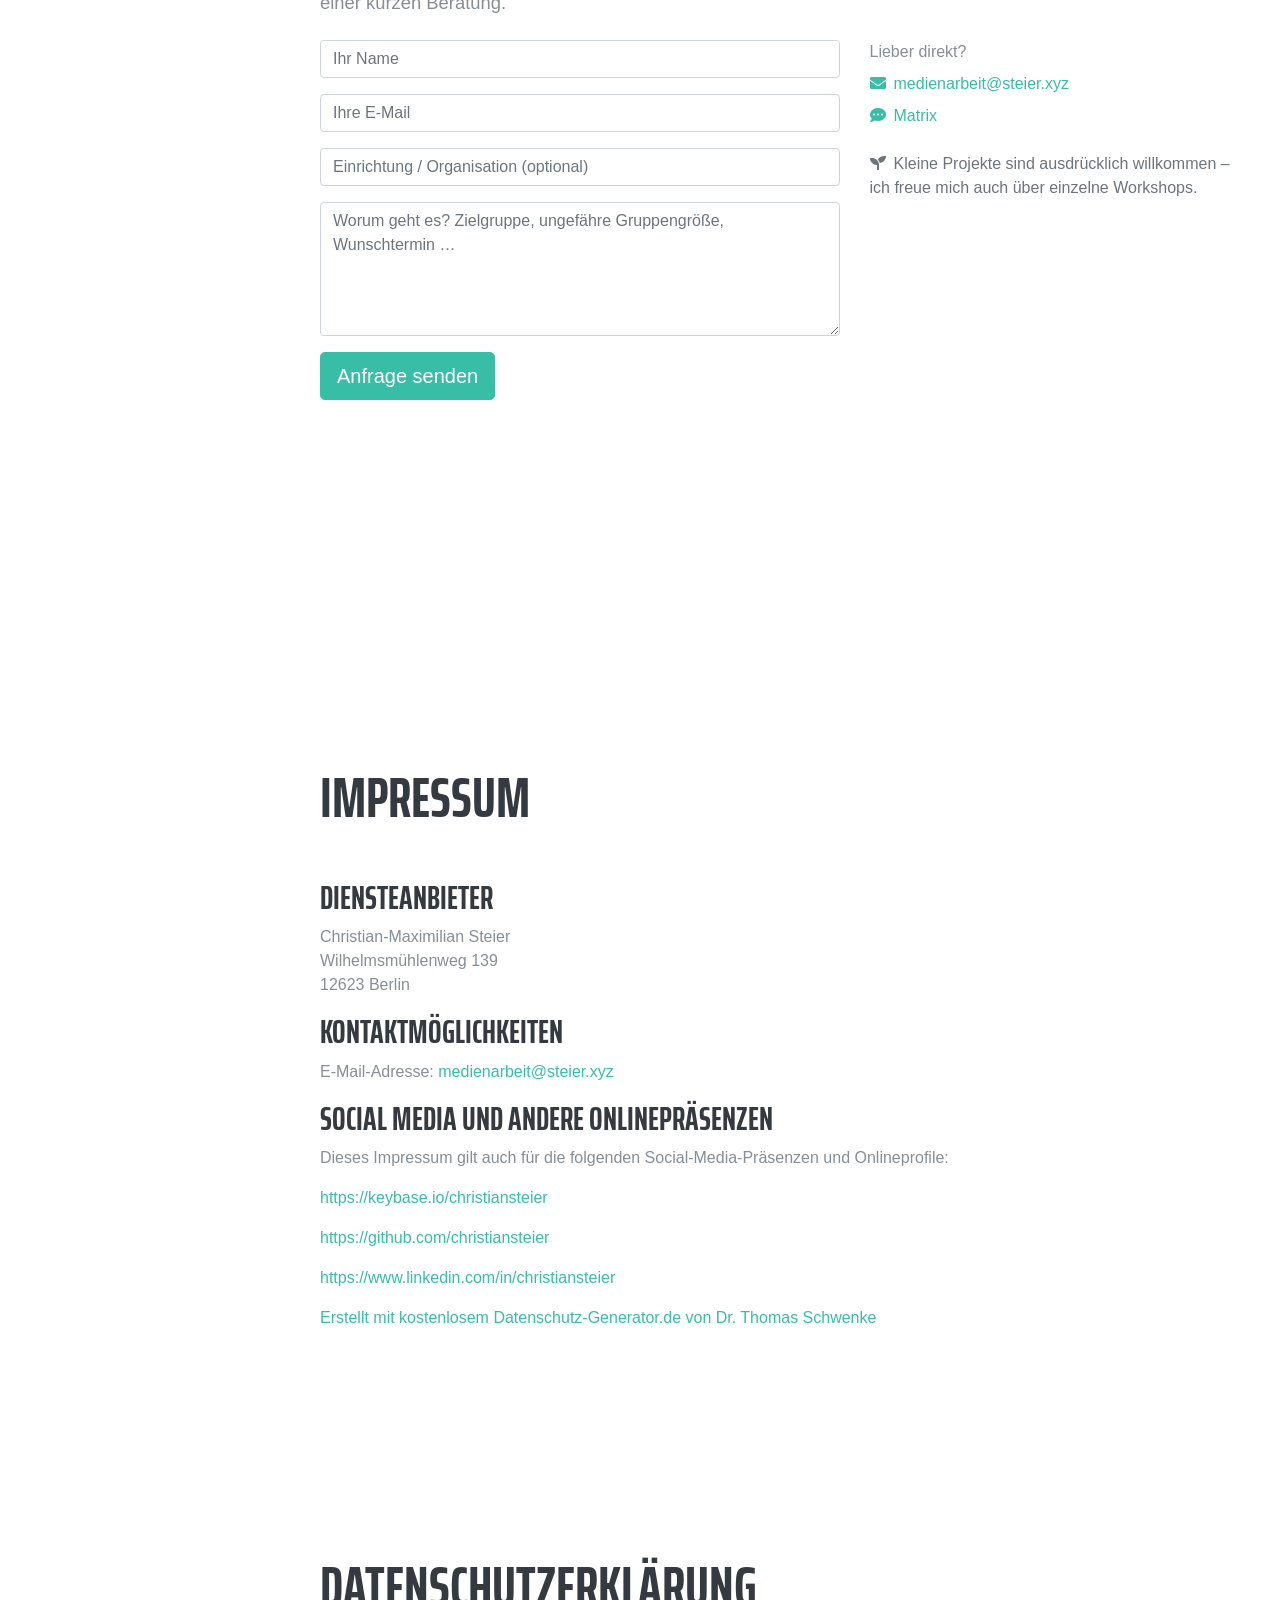
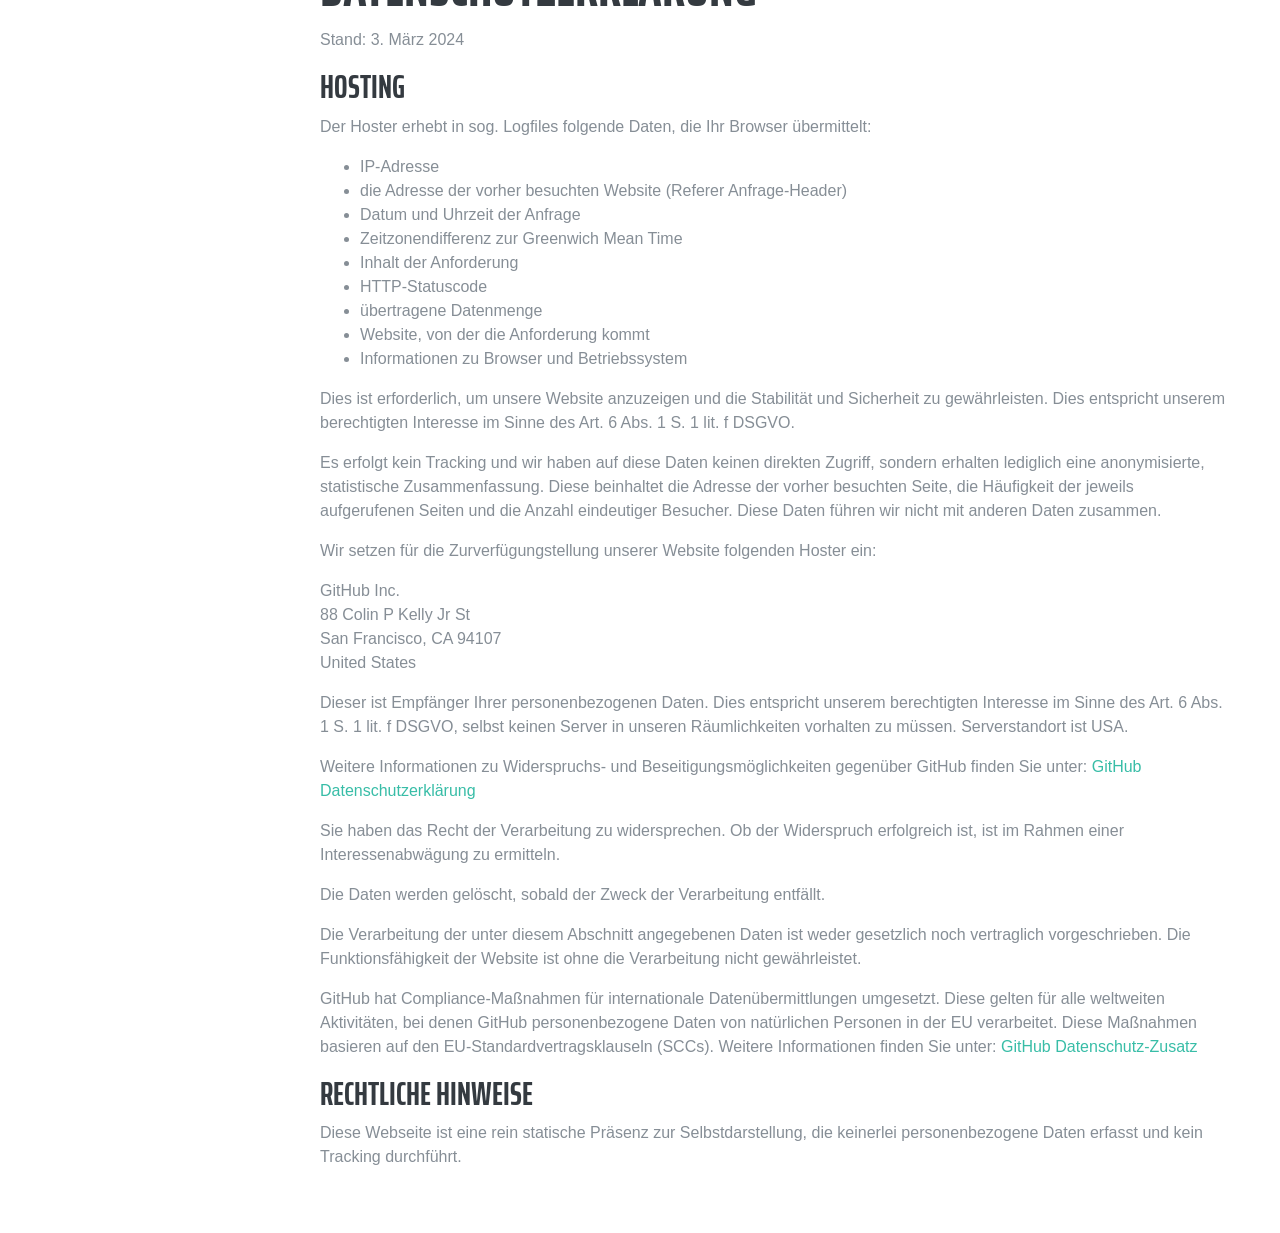
==== commit 52f45d97: "Zielgruppen: Privatpersonen ergänzt (Hero + Badge)" ====
--- a/index.html
+++ b/index.html
@@ -16,6 +16,7 @@
     <link href="src/css/resume.min.css" rel="stylesheet" />
     <link rel="canonical" href="https://christian.steier.xyz/" />
     <meta name="robots" content="index, follow" />
+    <meta name="google-site-verification" content="tueBWZmTKehEcFbQRGj_1nmGAgZkTde6u3qSBUzh9dI" />
     <meta property="og:type" content="profile" />
     <meta property="og:locale" content="de_DE" />
     <meta property="og:url" content="https://christian.steier.xyz/" />
@@ -104,7 +105,7 @@
                     <a class="btn btn-primary btn-lg mb-2" href="#kontakt">Projekt anfragen</a>
                     <a class="btn btn-outline-primary btn-lg mb-2 ml-md-2" href="#leistungen">Leistungen ansehen</a>
                 </p>
-                <p class="text-muted mb-4"><i class="fas fa-users mr-2"></i>F&uuml;r Hochschulen, Schulen, Volkshochschulen, Bibliotheken, Stiftungen, Vereine und Bildungsprojekte.</p>
+                <p class="text-muted mb-4"><i class="fas fa-users mr-2"></i>F&uuml;r Hochschulen, Schulen, Volkshochschulen, Bibliotheken, Stiftungen, Vereine, Privatpersonen und Bildungsprojekte.</p>
                 <div class="social-icons">
                     <a href="https://keybase.io/christiansteier" target="_blank" rel="noopener"><i class="fab fa-keybase"></i></a>
                     <a href="https://github.com/christiansteier" target="_blank" rel="noopener"><i class="fab fa-github"></i></a>
@@ -212,6 +213,7 @@
                     <span class="badge badge-primary p-2 mb-2 mr-2" style="font-size:.95rem;font-weight:400;">Stiftungen</span>
                     <span class="badge badge-primary p-2 mb-2 mr-2" style="font-size:.95rem;font-weight:400;">Vereine</span>
                     <span class="badge badge-primary p-2 mb-2 mr-2" style="font-size:.95rem;font-weight:400;">&ouml;ffentliche Einrichtungen</span>
+                    <span class="badge badge-primary p-2 mb-2 mr-2" style="font-size:.95rem;font-weight:400;">Privatpersonen</span>
                     <span class="badge badge-primary p-2 mb-2 mr-2" style="font-size:.95rem;font-weight:400;">Bildungsprojekte</span>
                     
                 </div>
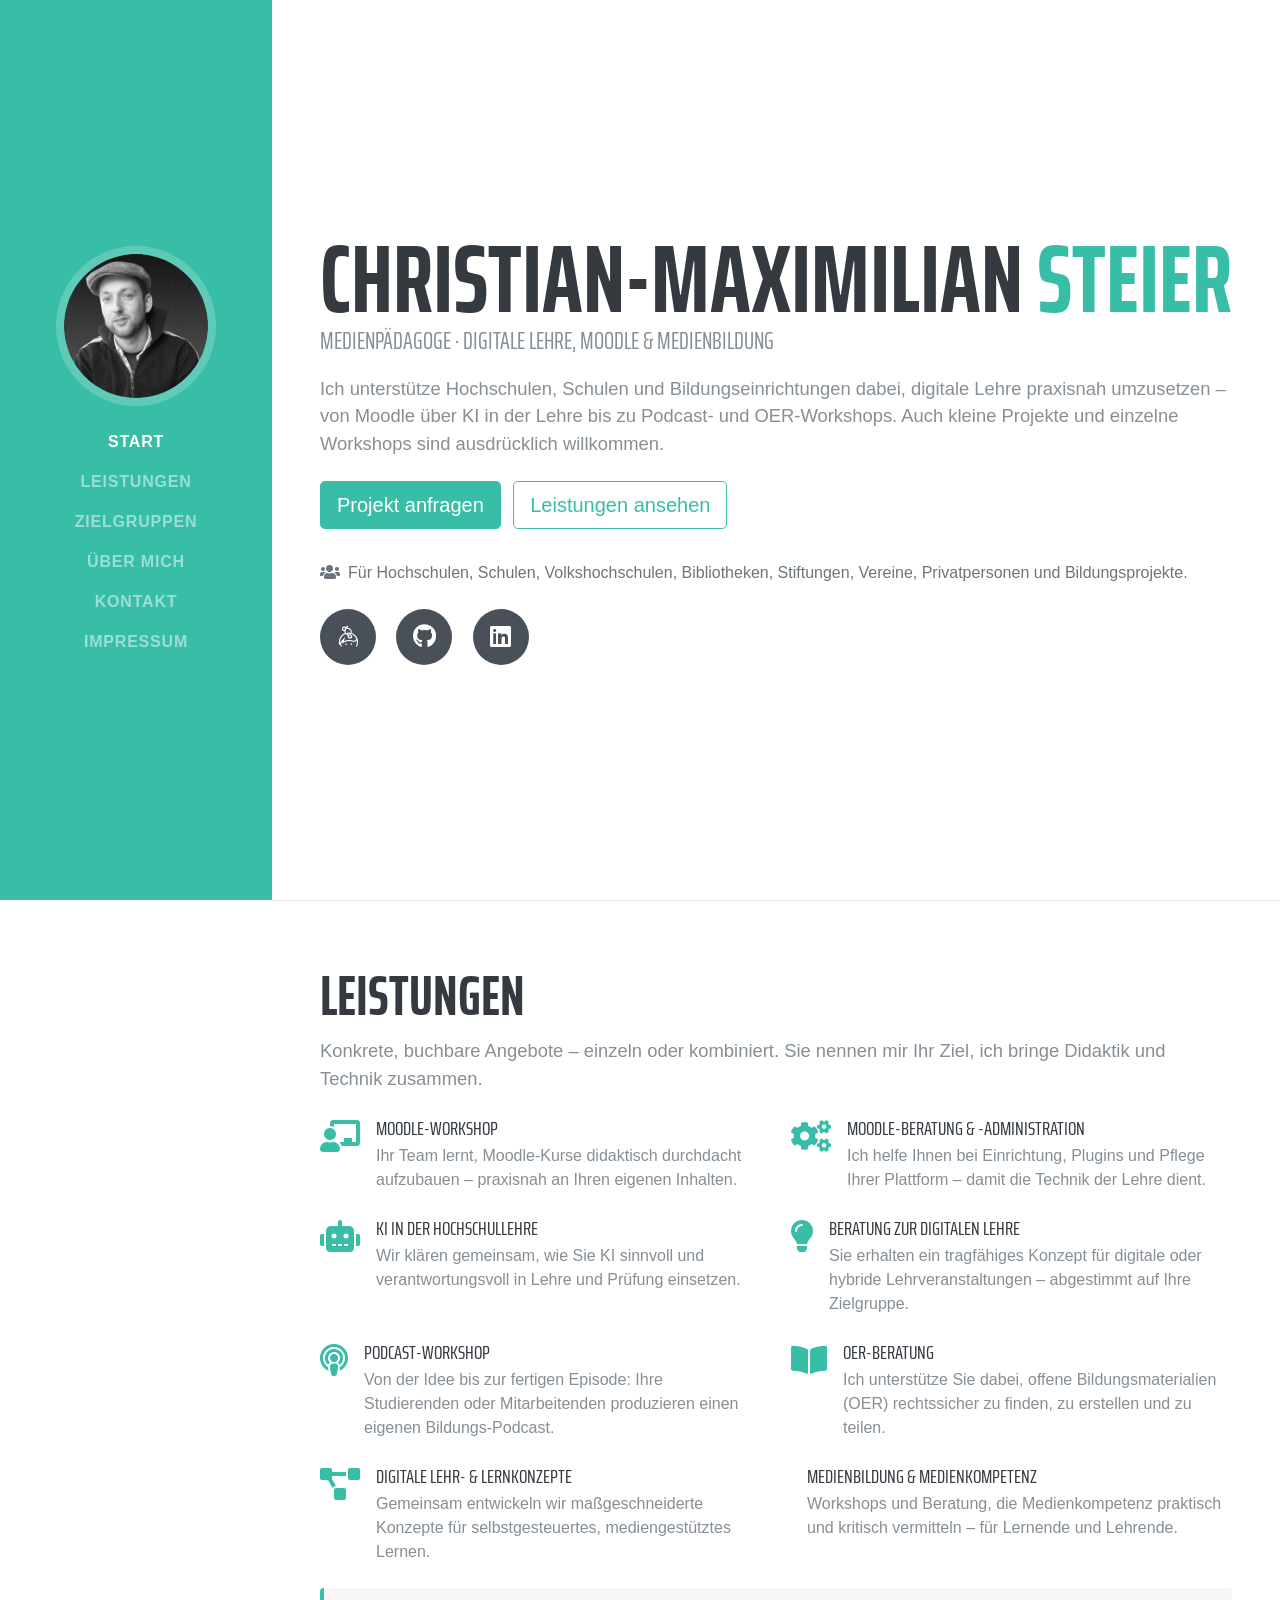
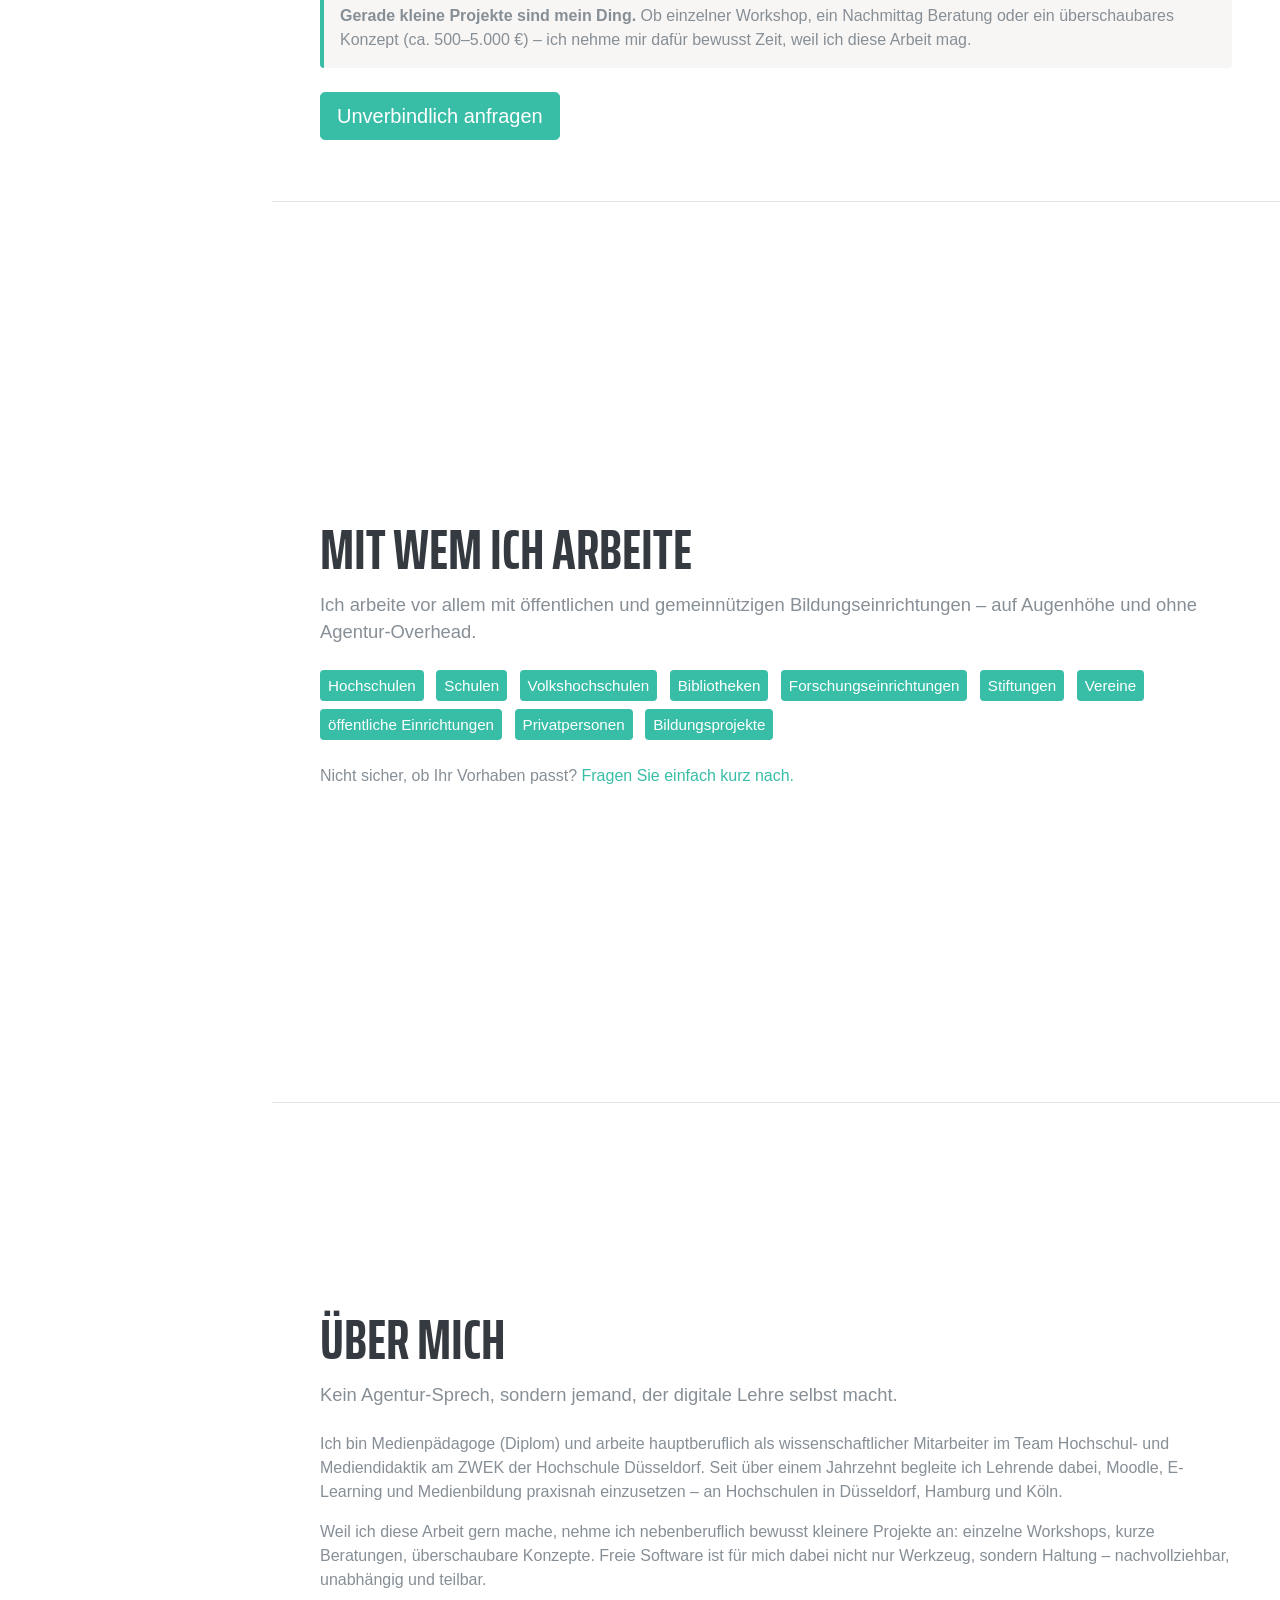
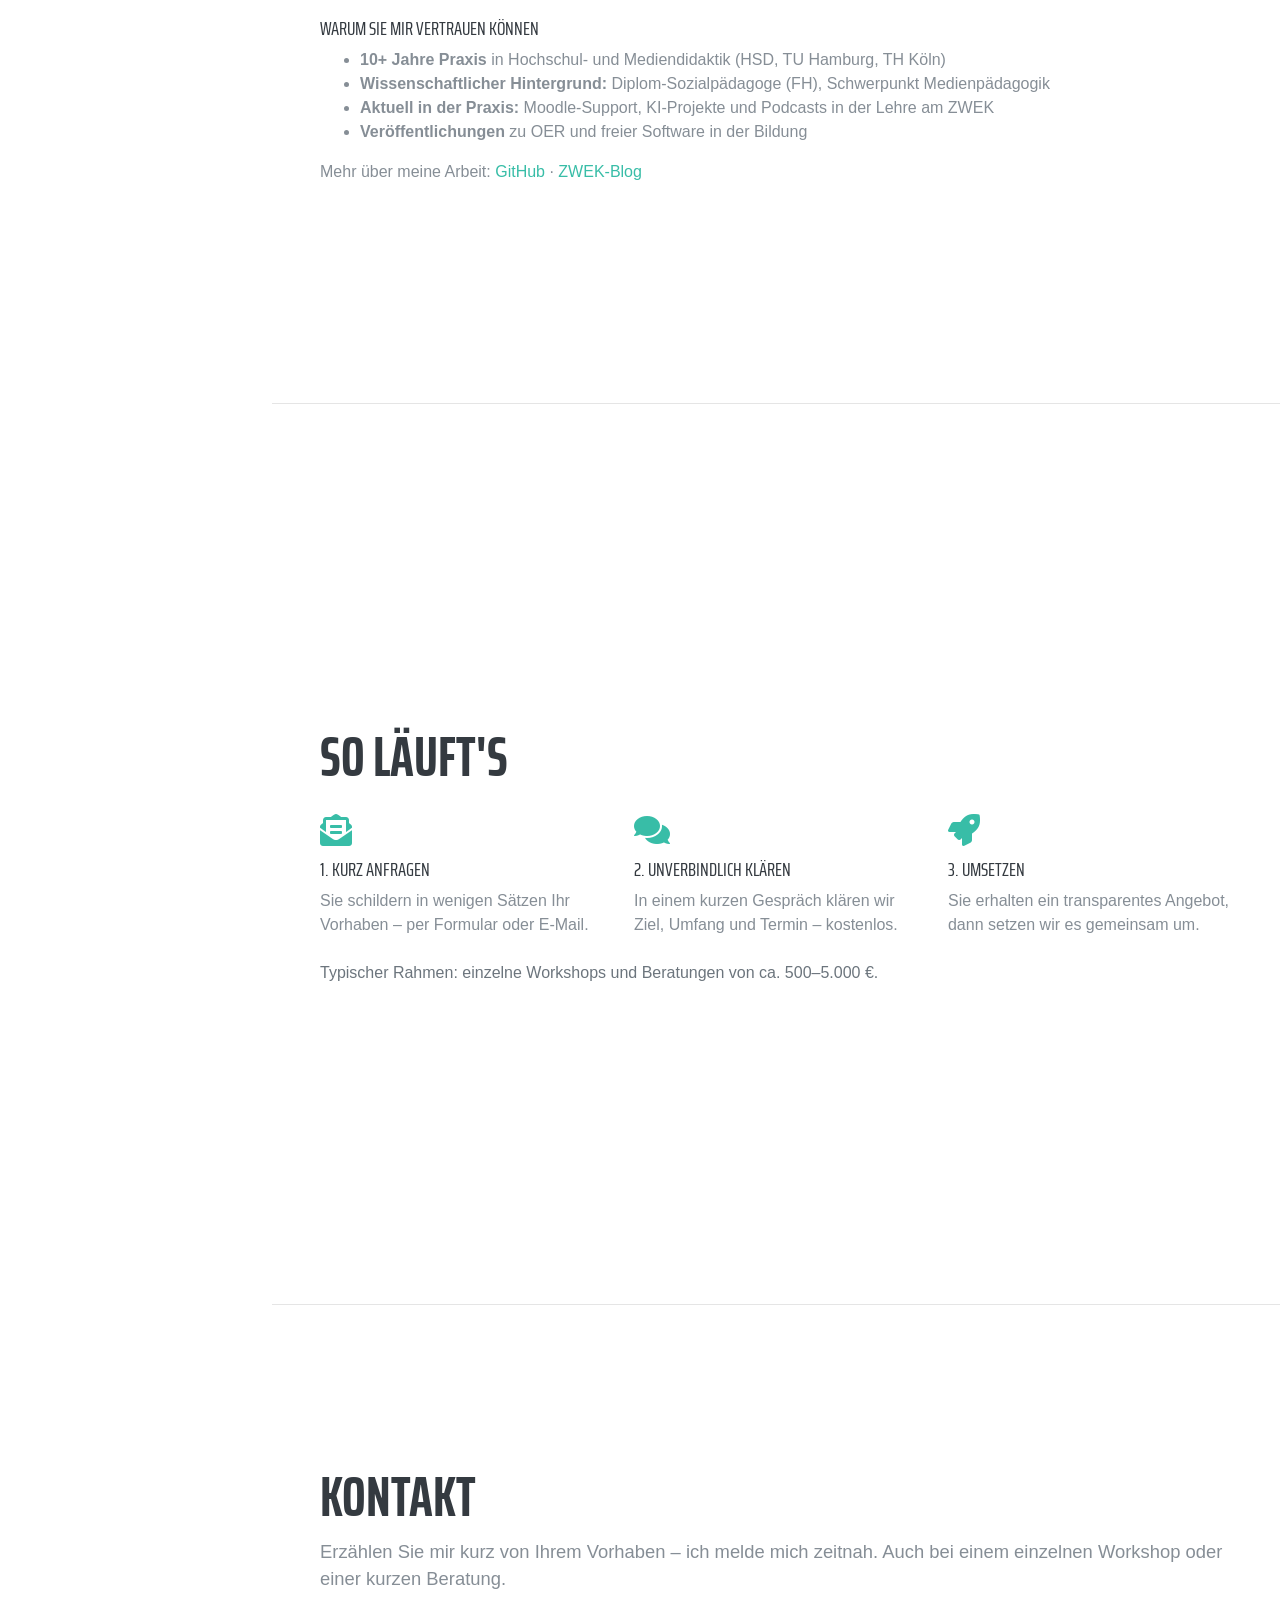
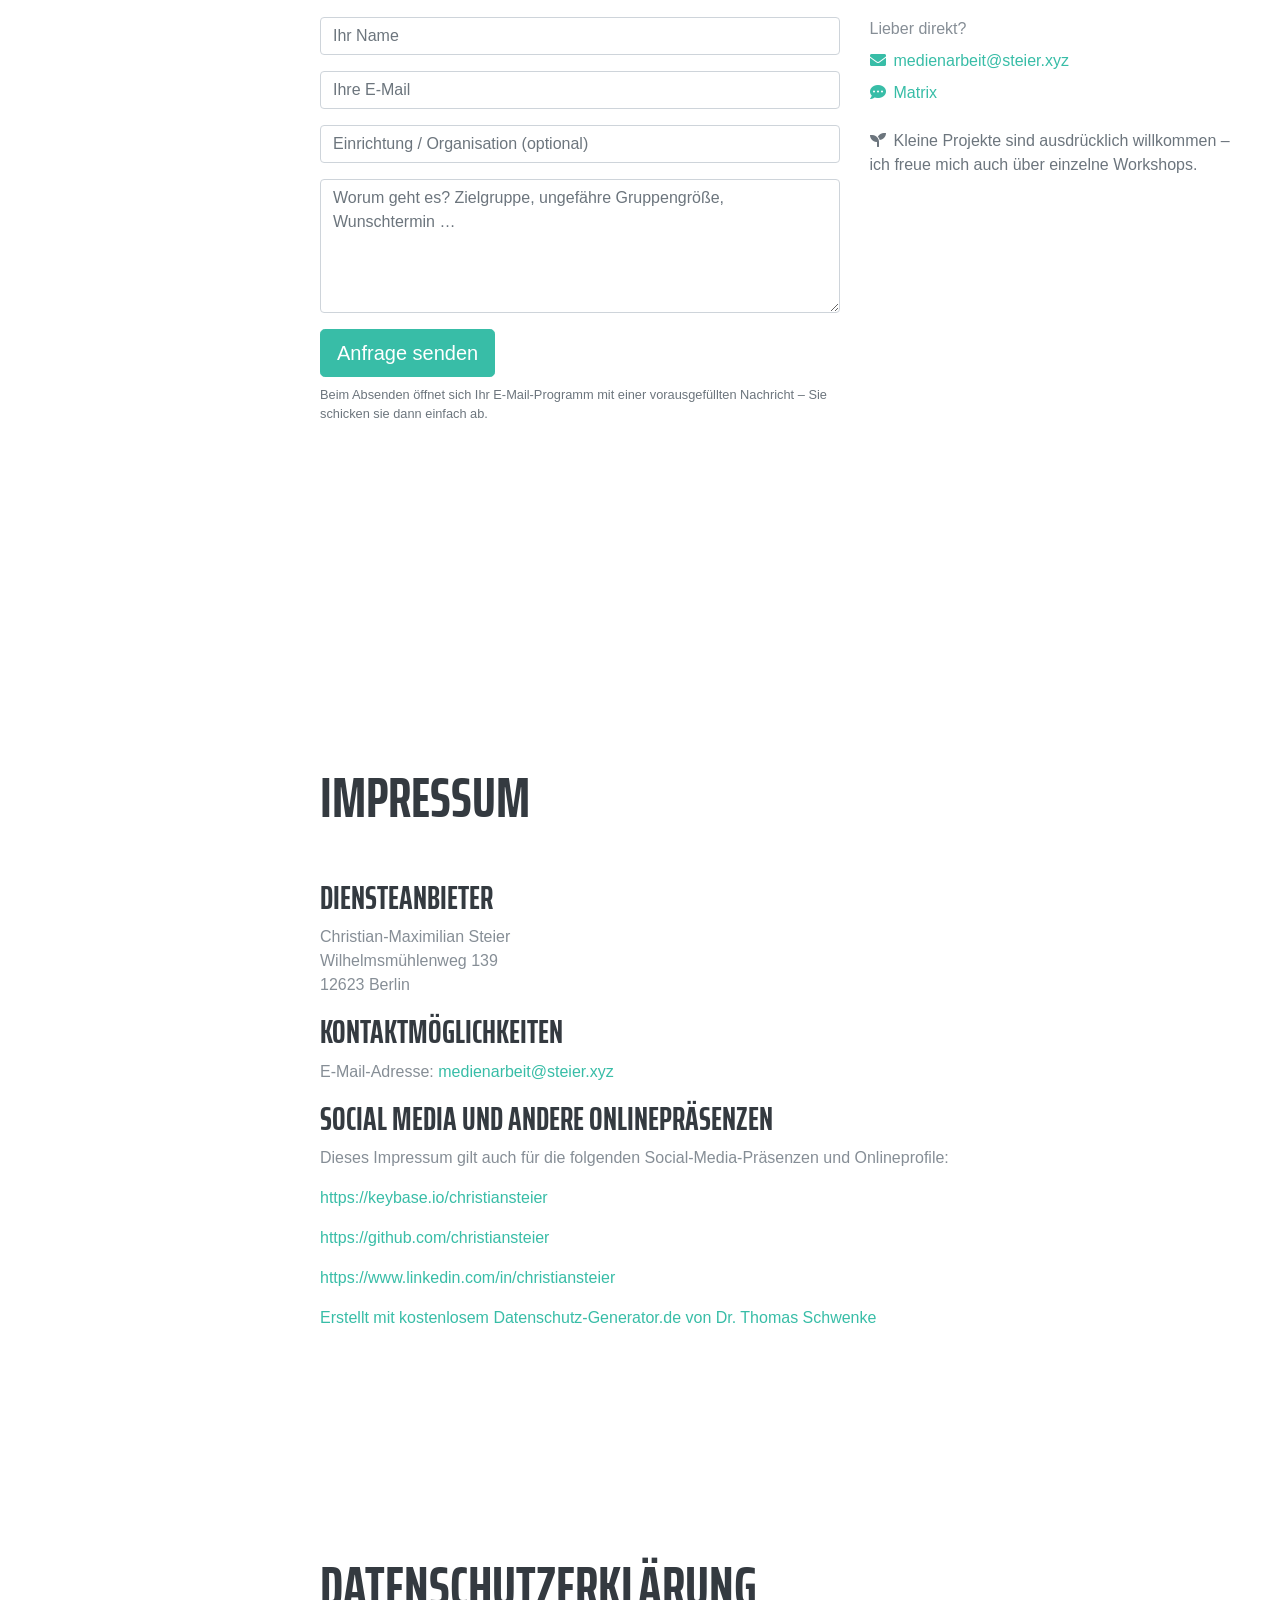
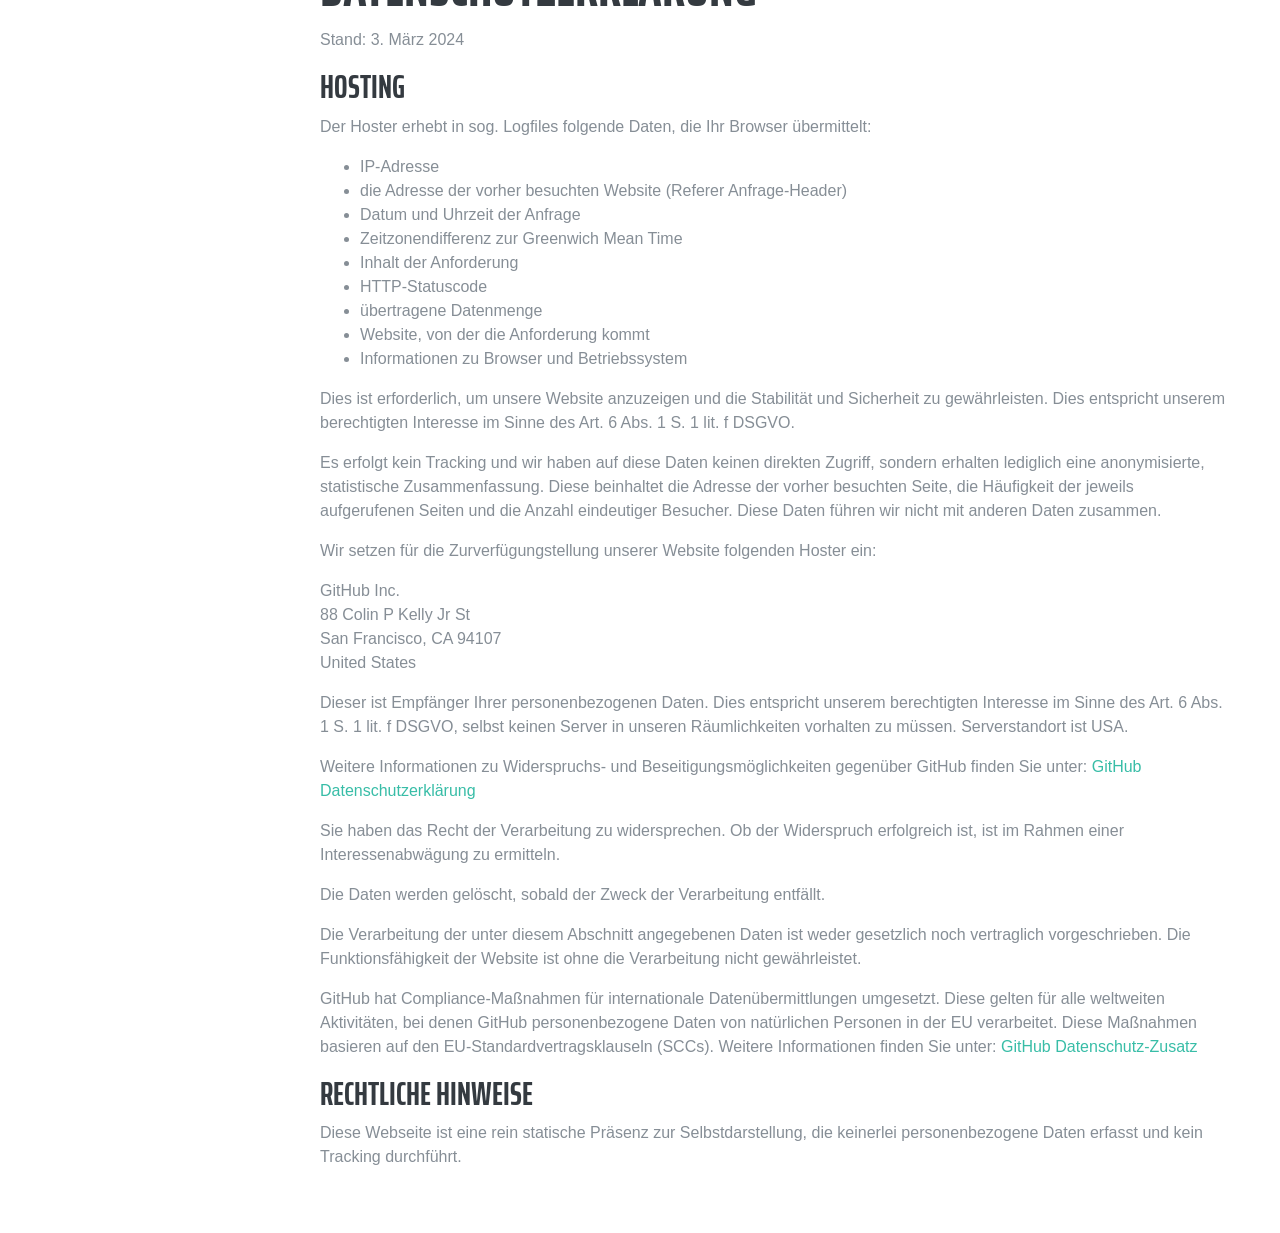
==== commit 3afe1042: "Kontaktformular auf mailto umgestellt (kein Drittanbieter mehr)" ====
--- a/index.html
+++ b/index.html
@@ -271,16 +271,31 @@
                 <p class="lead mb-4">Erzählen Sie mir kurz von Ihrem Vorhaben &ndash; ich melde mich zeitnah. Auch bei einem einzelnen Workshop oder einer kurzen Beratung.</p>
                 <div class="row">
                     <div class="col-lg-7 mb-4">
-                        <form action="https://formsubmit.co/medienarbeit@steier.xyz" method="POST">
-                            <input type="hidden" name="_subject" value="Neue Anfrage über steier.xyz">
-                            <input type="hidden" name="_captcha" value="true">
-                            <input type="hidden" name="_template" value="table">
-                            <div class="form-group"><input type="text" name="Name" class="form-control" placeholder="Ihr Name" required></div>
-                            <div class="form-group"><input type="email" name="E-Mail" class="form-control" placeholder="Ihre E-Mail" required></div>
-                            <div class="form-group"><input type="text" name="Einrichtung" class="form-control" placeholder="Einrichtung / Organisation (optional)"></div>
-                            <div class="form-group"><textarea name="Nachricht" rows="5" class="form-control" placeholder="Worum geht es? Zielgruppe, ungefähre Gruppengröße, Wunschtermin …" required></textarea></div>
+                        <form id="kontaktform" onsubmit="return sendMailto(this);">
+                            <div class="form-group"><input type="text" id="kf-name" class="form-control" placeholder="Ihr Name" required></div>
+                            <div class="form-group"><input type="email" id="kf-mail" class="form-control" placeholder="Ihre E-Mail" required></div>
+                            <div class="form-group"><input type="text" id="kf-org" class="form-control" placeholder="Einrichtung / Organisation (optional)"></div>
+                            <div class="form-group"><textarea id="kf-text" rows="5" class="form-control" placeholder="Worum geht es? Zielgruppe, ungefähre Gruppengröße, Wunschtermin …" required></textarea></div>
                             <button type="submit" class="btn btn-primary btn-lg">Anfrage senden</button>
+                            <small class="form-text text-muted mt-2">Beim Absenden öffnet sich Ihr E-Mail-Programm mit einer vorausgefüllten Nachricht &ndash; Sie schicken sie dann einfach ab.</small>
                         </form>
+                        <script>
+                        function sendMailto(f){
+                          var name = document.getElementById('kf-name').value;
+                          var mail = document.getElementById('kf-mail').value;
+                          var org  = document.getElementById('kf-org').value;
+                          var text = document.getElementById('kf-text').value;
+                          var subject = 'Anfrage über steier.xyz' + (name ? ' von ' + name : '');
+                          var body = 'Name: ' + name + '\n'
+                                   + 'E-Mail: ' + mail + '\n'
+                                   + (org ? 'Einrichtung: ' + org + '\n' : '')
+                                   + '\n' + text + '\n';
+                          window.location.href = 'mailto:medienarbeit@steier.xyz'
+                                   + '?subject=' + encodeURIComponent(subject)
+                                   + '&body=' + encodeURIComponent(body);
+                          return false;
+                        }
+                        </script>
                     </div>
                     <div class="col-lg-5">
                         <p class="mb-2">Lieber direkt?</p>
